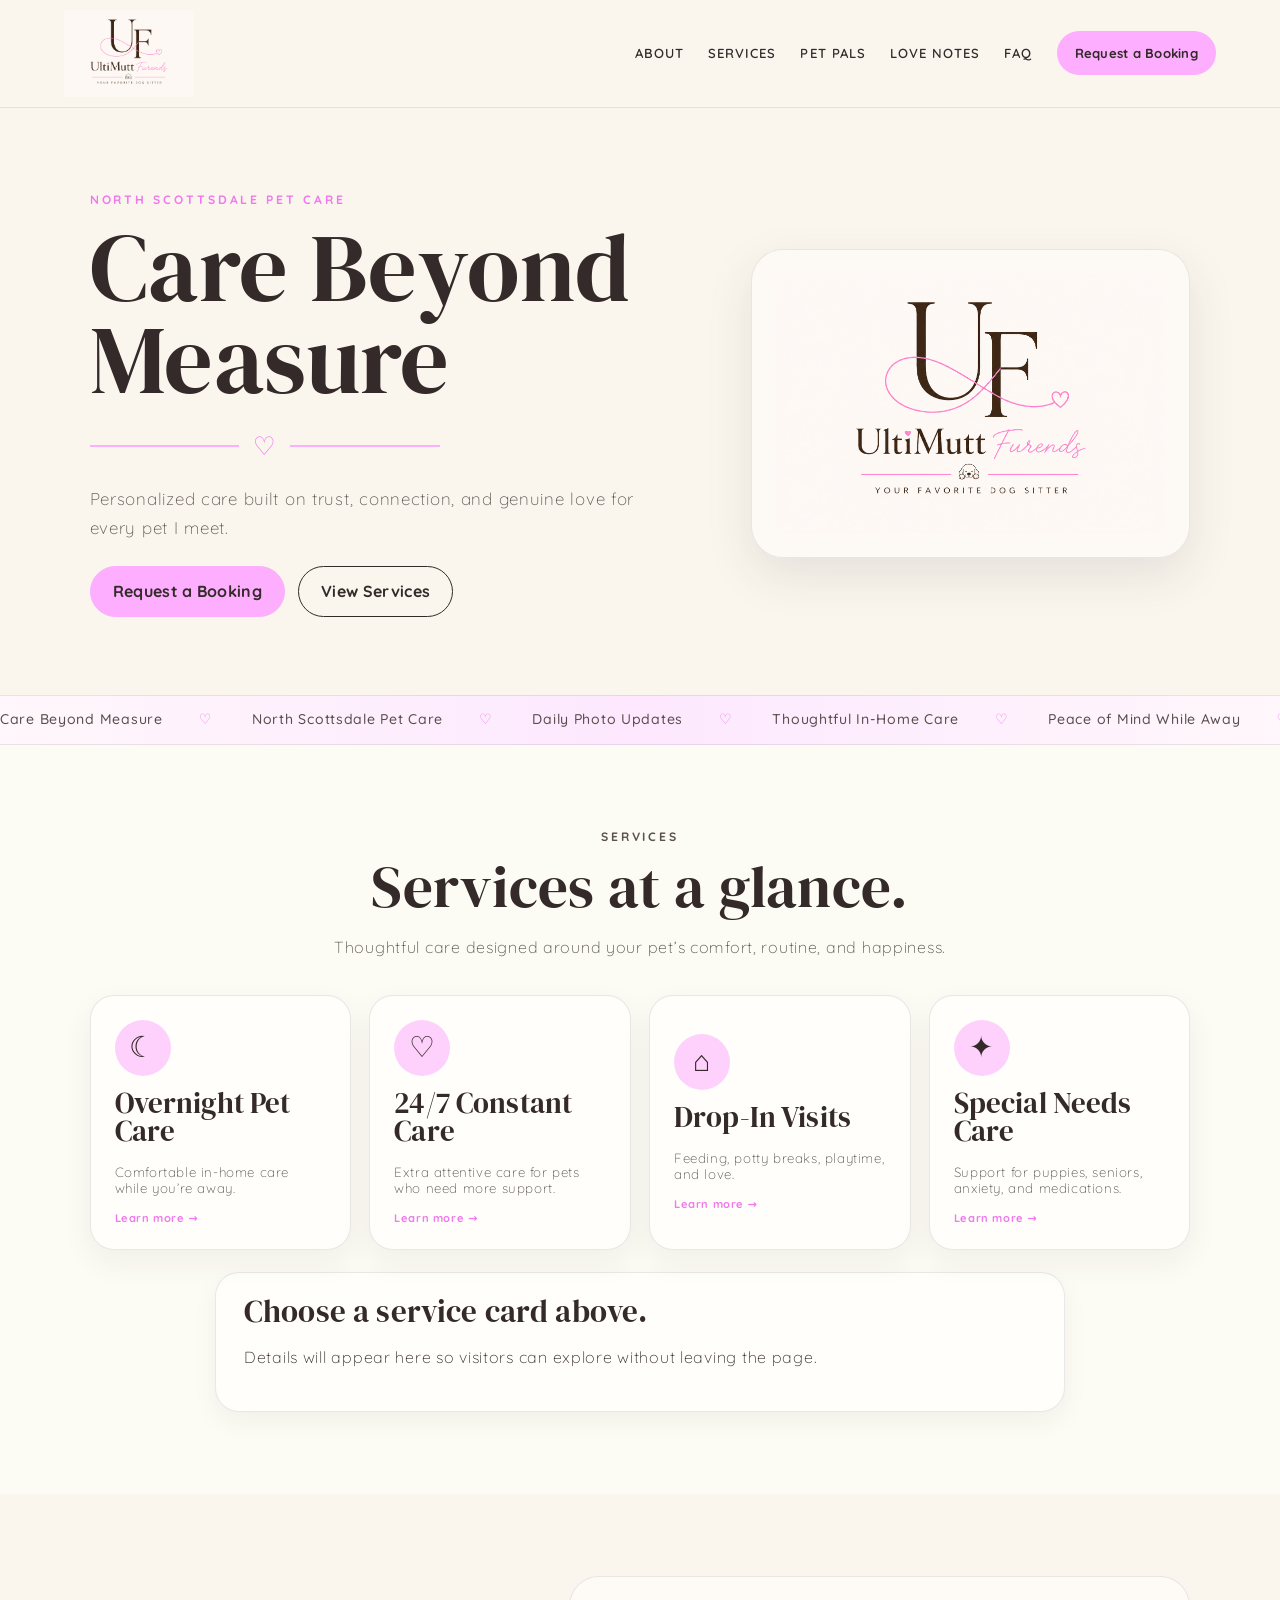
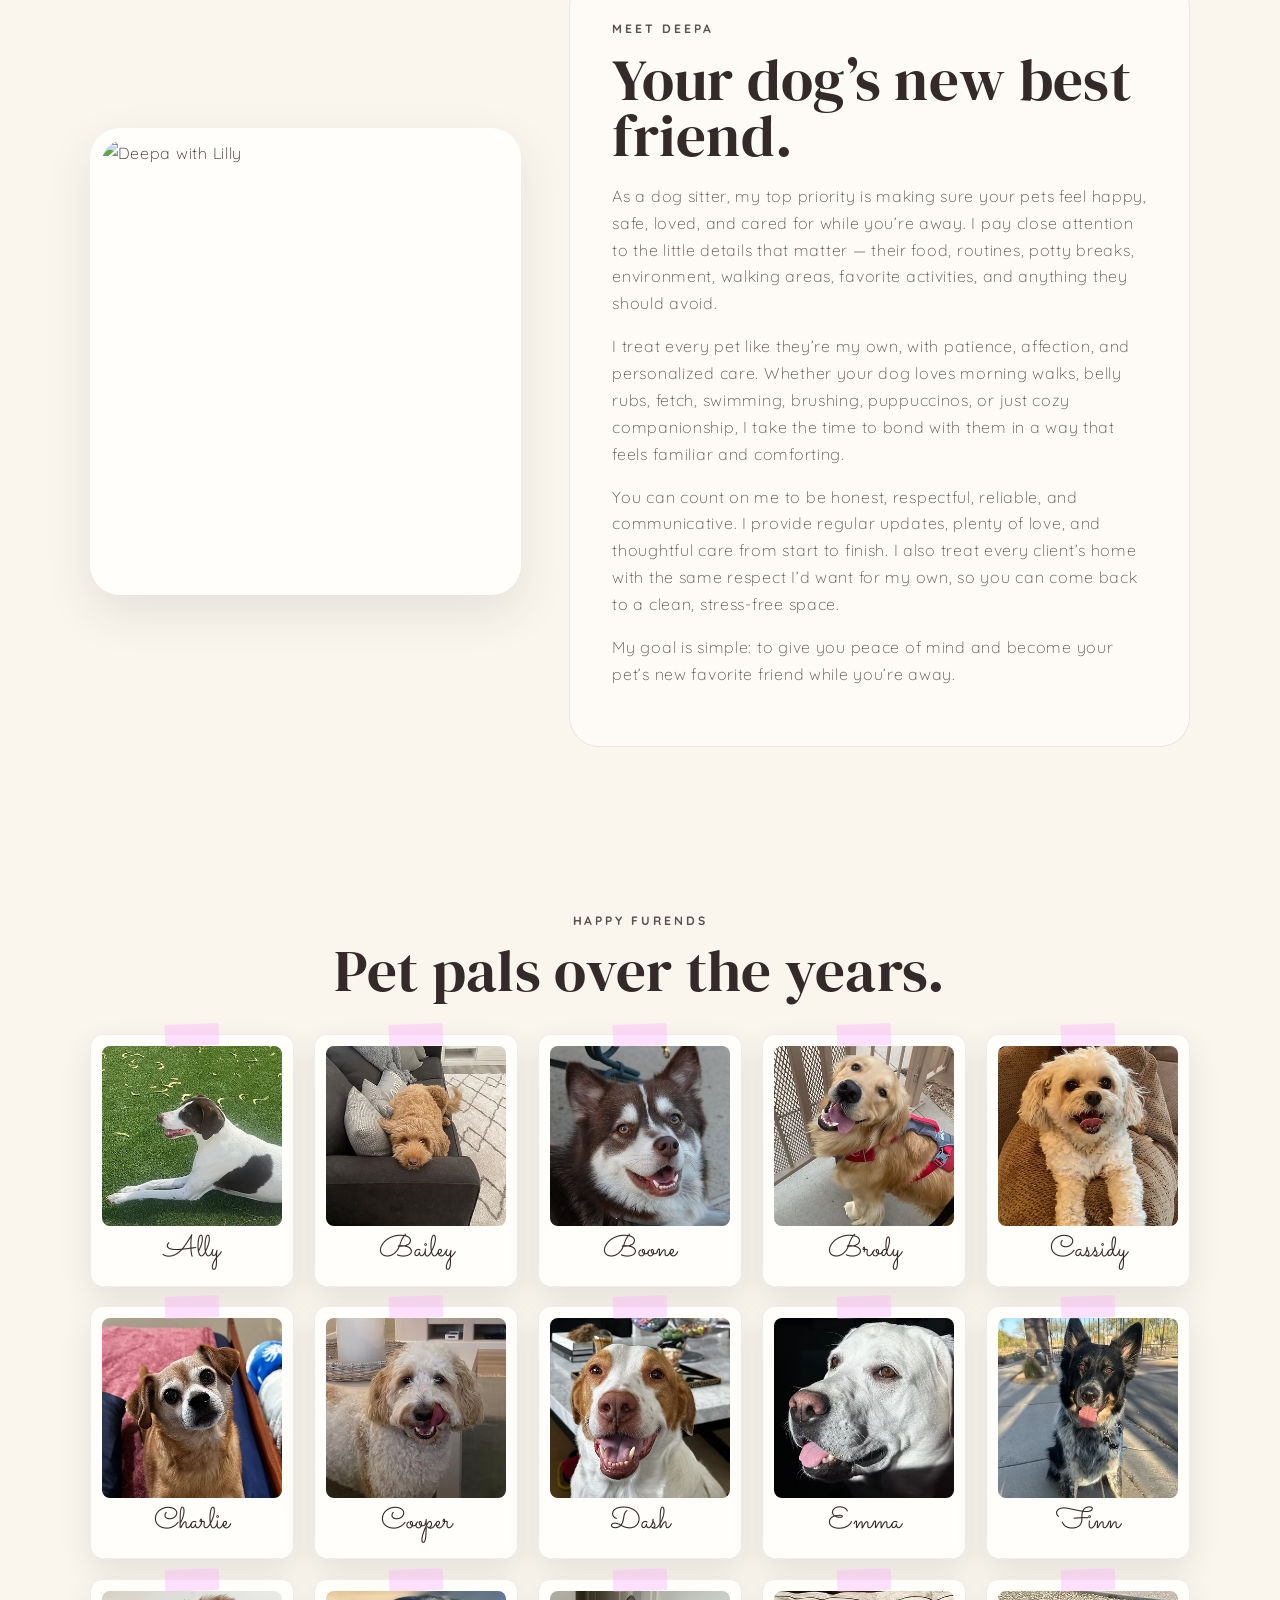
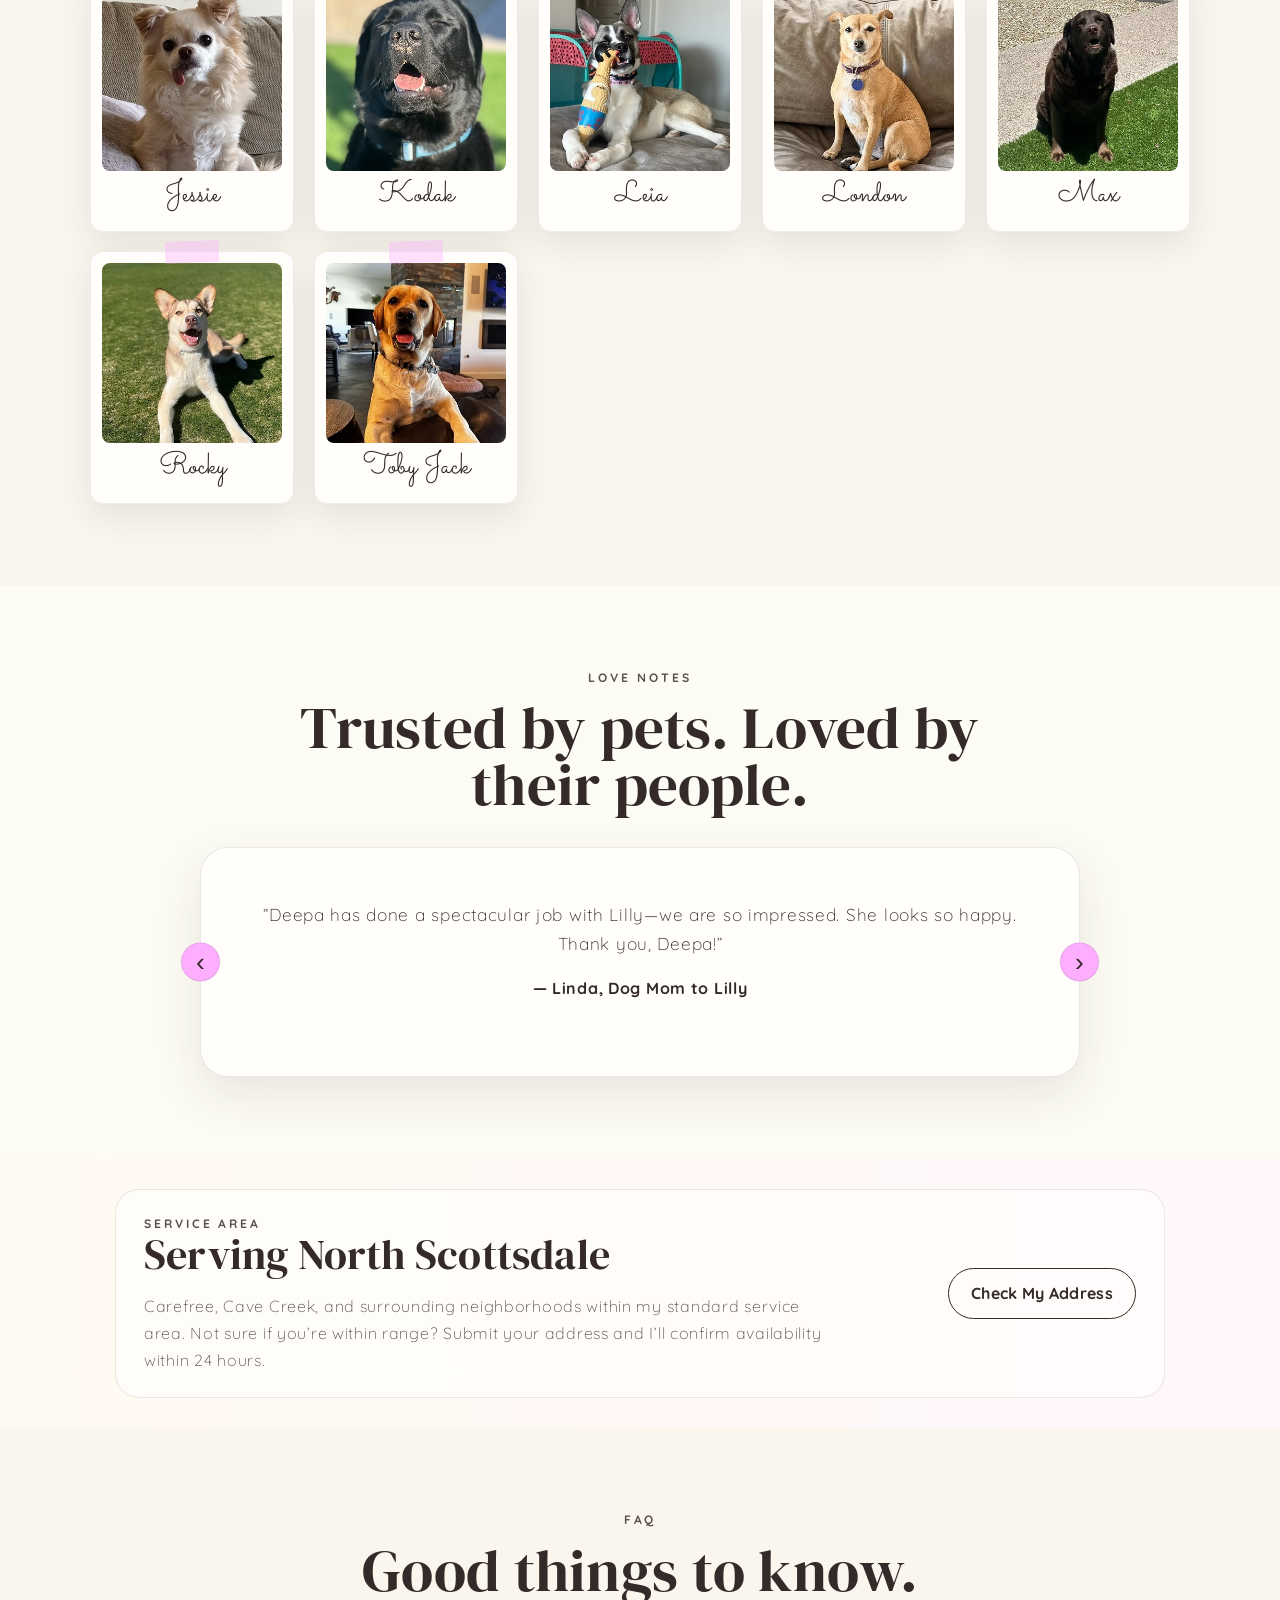
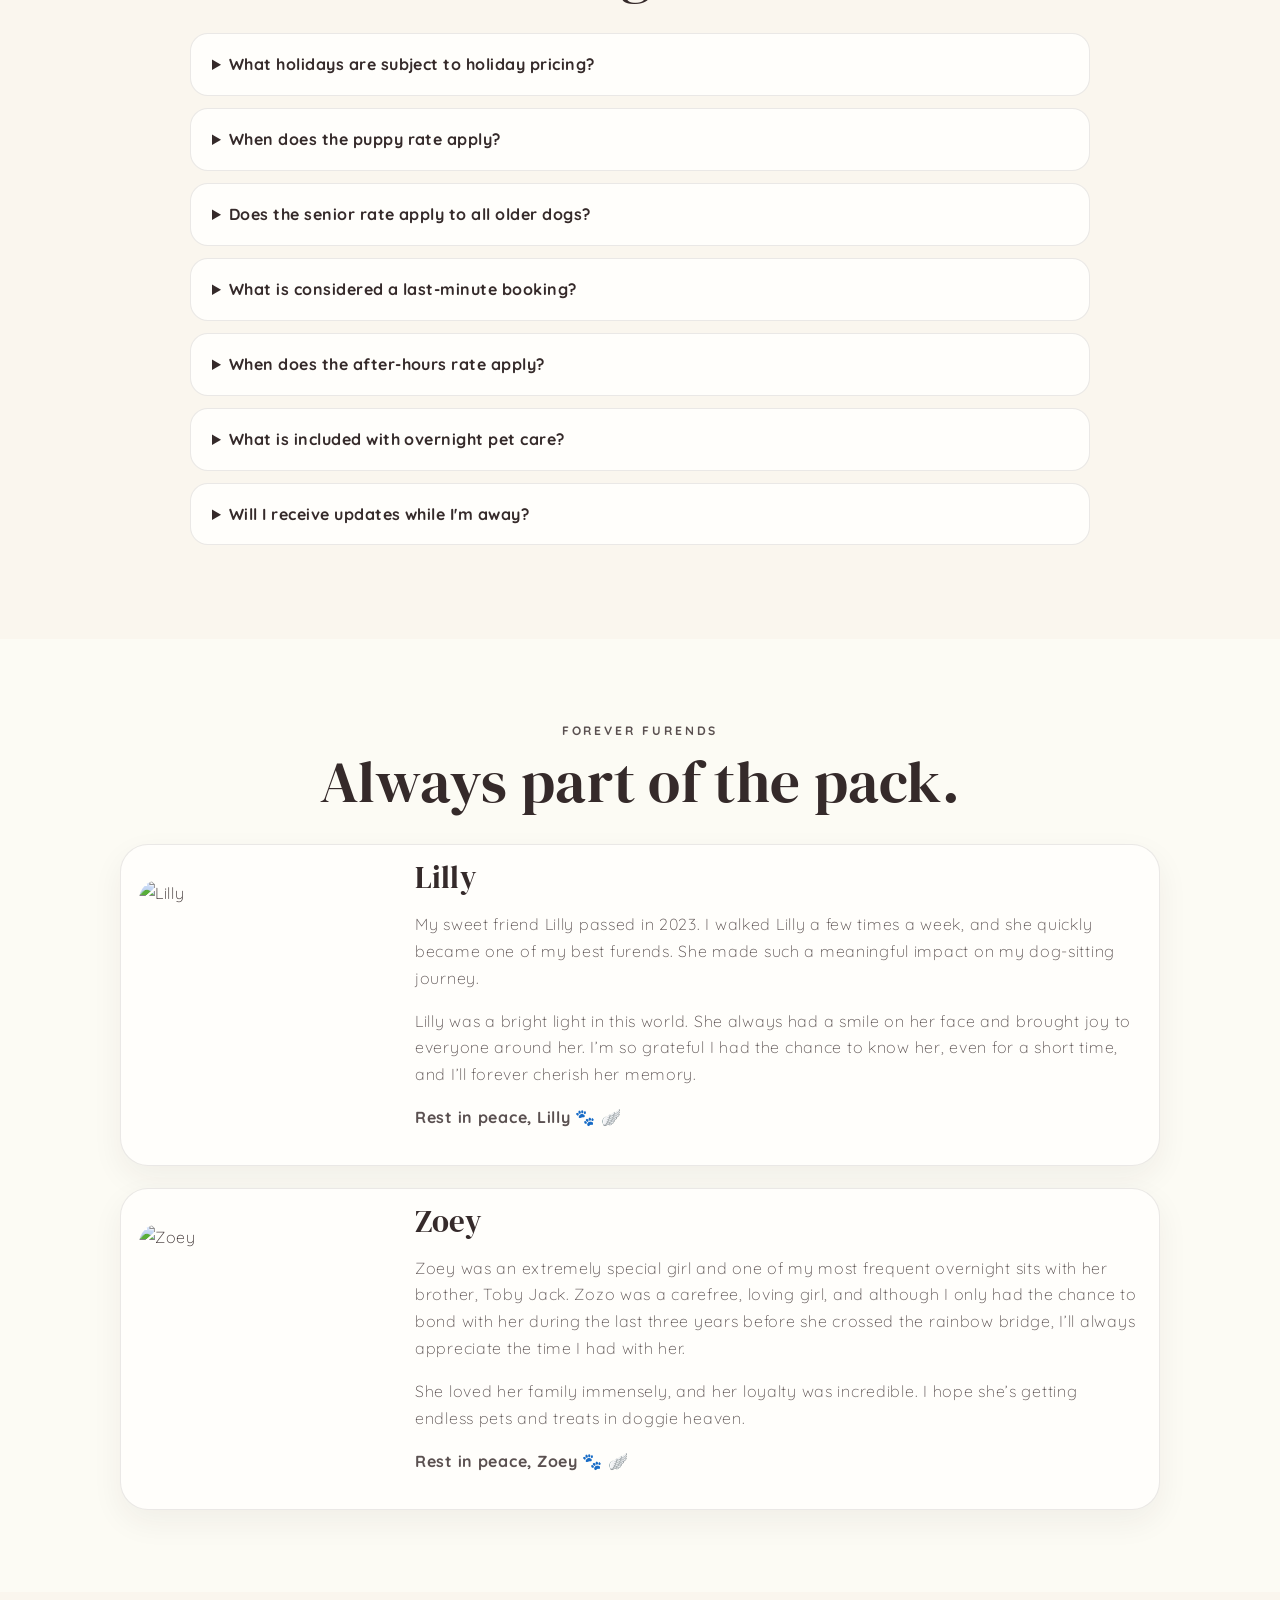
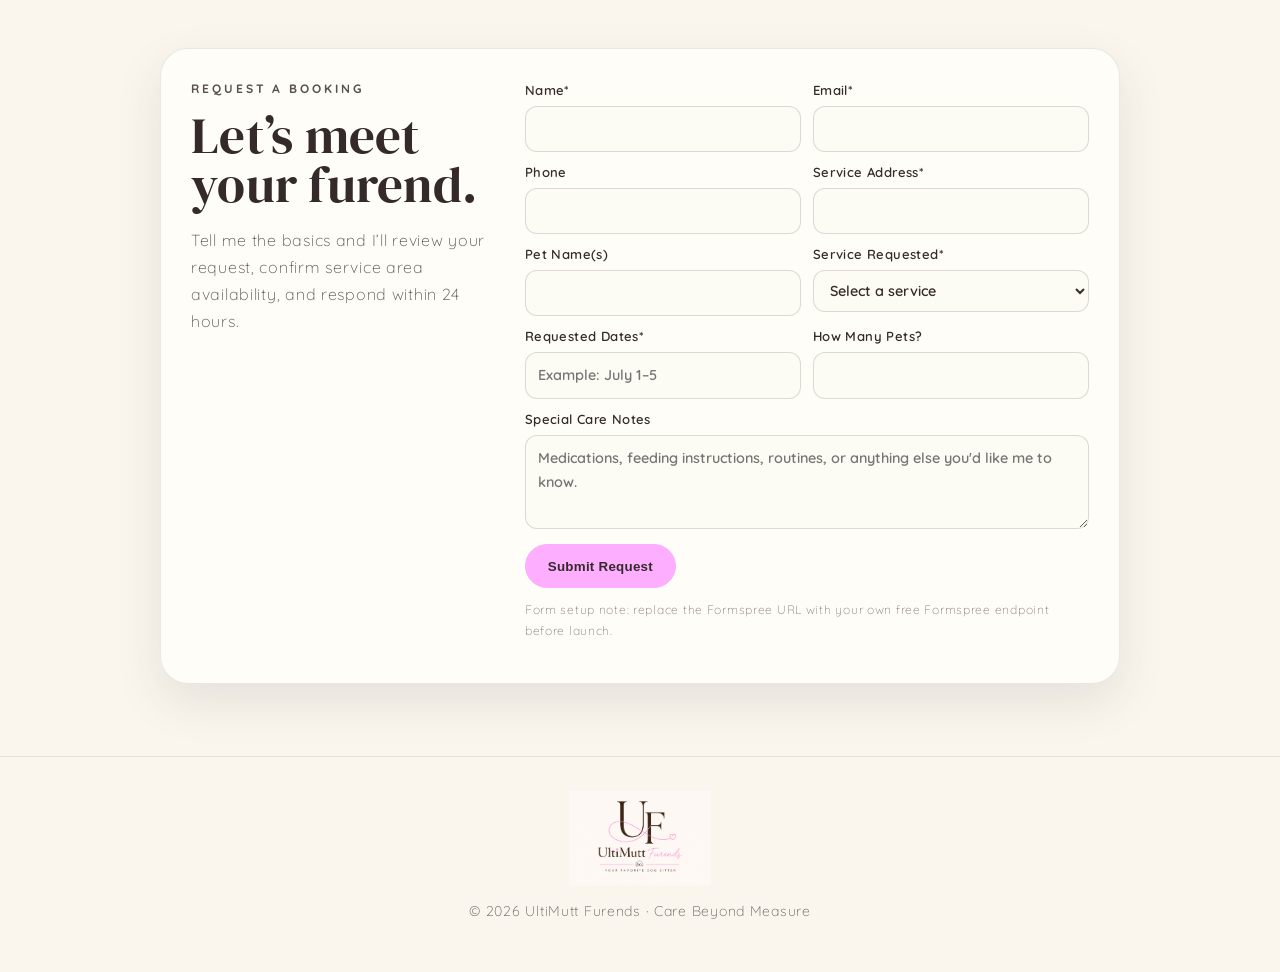
==== index.html @ c20838ed "Add files via upload V7" ====
<!DOCTYPE html>
<html lang="en">
<head>
  <meta charset="UTF-8" />
  <meta name="viewport" content="width=device-width, initial-scale=1.0" />
  <title>UltiMutt Furends ♡ | Care Beyond Measure</title>
  <meta name="description" content="Personalized pet care built on trust, connection, and genuine love for every pet. Serving North Scottsdale." />
  <link rel="icon" type="image/png" href="./assets/favicon.png" />
  <link rel="apple-touch-icon" href="./assets/favicon.png" />
  <link rel="preconnect" href="https://fonts.googleapis.com">
  <link rel="preconnect" href="https://fonts.gstatic.com" crossorigin>
  <link href="https://fonts.googleapis.com/css2?family=DM+Serif+Display:ital@0;1&family=Quicksand:wght@300;400;500;600;700&family=Sacramento&display=swap" rel="stylesheet">
  <link rel="stylesheet" href="./style.css" />
</head>
<body>
  <div class="paw-field" aria-hidden="true">
    <span>🐾</span><span>🐾</span><span>🐾</span><span>🐾</span><span>🐾</span>
    <span>🐾</span><span>🐾</span><span>🐾</span><span>🐾</span><span>🐾</span>
    <span>🐾</span><span>🐾</span><span>🐾</span><span>🐾</span><span>🐾</span>
    <span>🐾</span><span>🐾</span><span>🐾</span>
  </div>

  <header class="site-header">
    <a href="#top" class="brand" aria-label="UltiMutt Furends home">
      <img src="./assets/logo.png" alt="UltiMutt Furends logo">
    </a>
    <button class="nav-toggle" aria-label="Open navigation">☰</button>
    <nav class="nav">
      <a href="#about">About</a>
      <a href="#services">Services</a>
      <a href="#gallery">Pet Pals</a>
      <a href="#testimonials">Love Notes</a>
      <a href="#faq">FAQ</a>
      <a class="nav-cta" href="#booking">Request a Booking</a>
    </nav>
  </header>

  <main id="top">
    <section class="hero">
      <div class="hero-copy reveal">
        <p class="eyebrow">North Scottsdale Pet Care</p>
        <h1>Care Beyond Measure</h1>
        <div class="mini-divider"><span></span><b>♡</b><span></span></div>
        <p class="hero-subtitle">Personalized care built on trust, connection, and genuine love for every pet I meet.</p>
        <div class="hero-buttons">
          <a class="btn primary" href="#booking">Request a Booking</a>
          <a class="btn secondary" href="#services">View Services</a>
        </div>
      </div>
      <div class="hero-visual reveal">
        <img src="./assets/logo.png" alt="UltiMutt Furends logo">
      </div>
    </section>

    <section class="soft-marquee" aria-label="Client highlights">
      <div class="soft-marquee-track">
        <span>Care Beyond Measure</span>
        <span>North Scottsdale Pet Care</span>
        <span>Daily Photo Updates</span>
        <span>Thoughtful In-Home Care</span>
        <span>Peace of Mind While Away</span>
        <span>Your Pet’s New Best Friend</span>
        <span>Care Beyond Measure</span>
        <span>North Scottsdale Pet Care</span>
        <span>Daily Photo Updates</span>
      </div>
    </section>

    <section class="section services" id="services">
      <div class="section-heading reveal">
        <p class="eyebrow">Services</p>
        <h2>Services at a glance.</h2>
        <p>Thoughtful care designed around your pet’s comfort, routine, and happiness.</p>
      </div>
      <div class="service-grid">
        <button class="service-card reveal" type="button" data-service="overnight">
          <span class="service-icon">☾</span>
          <h3>Overnight Pet Care</h3>
          <p>Comfortable in-home care while you’re away.</p>
          <small>Learn more →</small>
        </button>
        <button class="service-card reveal" type="button" data-service="constant">
          <span class="service-icon">♡</span>
          <h3>24/7 Constant Care</h3>
          <p>Extra attentive care for pets who need more support.</p>
          <small>Learn more →</small>
        </button>
        <button class="service-card reveal" type="button" data-service="dropin">
          <span class="service-icon">⌂</span>
          <h3>Drop-In Visits</h3>
          <p>Feeding, potty breaks, playtime, and love.</p>
          <small>Learn more →</small>
        </button>
        <button class="service-card reveal" type="button" data-service="special">
          <span class="service-icon">✦</span>
          <h3>Special Needs Care</h3>
          <p>Support for puppies, seniors, anxiety, and medications.</p>
          <small>Learn more →</small>
        </button>
      </div>
      <div class="service-detail reveal" id="serviceDetail">
        <h3>Choose a service card above.</h3>
        <p>Details will appear here so visitors can explore without leaving the page.</p>
      </div>
    </section>

    <section class="section two-col" id="about">
      <div class="image-card reveal">
        <img src="./assets/lilly.jpg" alt="Deepa with Lilly">
      </div>
      <div class="copy-block reveal">
        <p class="eyebrow">Meet Deepa</p>
        <h2>Your dog’s new best friend.</h2>
        <p>As a dog sitter, my top priority is making sure your pets feel happy, safe, loved, and cared for while you’re away. I pay close attention to the little details that matter — their food, routines, potty breaks, environment, walking areas, favorite activities, and anything they should avoid.</p>
        <p>I treat every pet like they’re my own, with patience, affection, and personalized care. Whether your dog loves morning walks, belly rubs, fetch, swimming, brushing, puppuccinos, or just cozy companionship, I take the time to bond with them in a way that feels familiar and comforting.</p>
        <p>You can count on me to be honest, respectful, reliable, and communicative. I provide regular updates, plenty of love, and thoughtful care from start to finish. I also treat every client’s home with the same respect I’d want for my own, so you can come back to a clean, stress-free space.</p>
        <p>My goal is simple: to give you peace of mind and become your pet’s new favorite friend while you’re away.</p>
      </div>
    </section>

    <section class="section gallery-section" id="gallery">
      <div class="section-heading reveal">
        <p class="eyebrow">Happy Furends</p>
        <h2>Pet pals over the years.</h2>
      </div>
      <div class="polaroid-grid">
        <figure class="polaroid reveal"><img src="./assets/ally.jpg" alt="Ally"><figcaption>Ally</figcaption></figure>
        <figure class="polaroid reveal"><img src="./assets/bailey.jpg" alt="Bailey"><figcaption>Bailey</figcaption></figure>
        <figure class="polaroid reveal"><img src="./assets/boone.jpg" alt="Boone"><figcaption>Boone</figcaption></figure>
        <figure class="polaroid reveal"><img src="./assets/brody.jpg" alt="Brody"><figcaption>Brody</figcaption></figure>
        <figure class="polaroid reveal"><img src="./assets/cassidy.jpg" alt="Cassidy"><figcaption>Cassidy</figcaption></figure>
        <figure class="polaroid reveal"><img src="./assets/charlie.jpg" alt="Charlie"><figcaption>Charlie</figcaption></figure>
        <figure class="polaroid reveal"><img src="./assets/cooper.jpg" alt="Cooper"><figcaption>Cooper</figcaption></figure>
        <figure class="polaroid reveal"><img src="./assets/dash.jpg" alt="Dash"><figcaption>Dash</figcaption></figure>
        <figure class="polaroid reveal"><img src="./assets/emma.jpg" alt="Emma"><figcaption>Emma</figcaption></figure>
        <figure class="polaroid reveal"><img src="./assets/finn.jpg" alt="Finn"><figcaption>Finn</figcaption></figure>
        <figure class="polaroid reveal"><img src="./assets/jessie.jpg" alt="Jessie"><figcaption>Jessie</figcaption></figure>
        <figure class="polaroid reveal"><img src="./assets/kodak.jpg" alt="Kodak"><figcaption>Kodak</figcaption></figure>
        <figure class="polaroid reveal"><img src="./assets/leia.jpg" alt="Leia"><figcaption>Leia</figcaption></figure>
        <figure class="polaroid reveal"><img src="./assets/london.jpg" alt="London"><figcaption>London</figcaption></figure>
        <figure class="polaroid reveal"><img src="./assets/max.jpg" alt="Max"><figcaption>Max</figcaption></figure>
        <figure class="polaroid reveal"><img src="./assets/rocky.jpg" alt="Rocky"><figcaption>Rocky</figcaption></figure>
        <figure class="polaroid reveal"><img src="./assets/toby-jack.jpg" alt="Toby Jack"><figcaption>Toby Jack</figcaption></figure>
      </div>
    </section>

    <section class="section testimonials" id="testimonials">
      <div class="section-heading reveal">
        <p class="eyebrow">Love Notes</p>
        <h2>Trusted by pets. Loved by their people.</h2>
      </div>
      <div class="testimonial-shell reveal">
        <button class="slide-btn prev" aria-label="Previous testimonial">‹</button>
        <div class="testimonial-card active">
          <p>“Deepa has done a spectacular job with Lilly—we are so impressed. She looks so happy. Thank you, Deepa!”</p>
          <strong>— Linda, Dog Mom to Lilly</strong>
        </div>
        <div class="testimonial-card">
          <p>“You are literally the best, and we cannot wait to have you over to hang with them again. Thank you so much for everything! You've been incredible, and we hope you're our go-to person now.”</p>
          <strong>— Luc & Kendall, Dog Parents to Jovi & Stevie</strong>
        </div>
        <div class="testimonial-card">
          <p>“I wanted you to know how much I appreciate you! You literally saved me this week, and I am so blessed that I never have to stress about anything. You are such a hard worker, and that is rare these days.”</p>
          <strong>— Natalie, Owner of The Pet Pawfessional</strong>
        </div>
        <div class="testimonial-card">
          <p>“I believe you have terribly spoiled our babies! We love it when you keep them, and they absolutely love you. Thanks, Deepa—you are our go-to person!”</p>
          <strong>— Terry, Dog Mom to Toby Jack</strong>
        </div>
        <div class="testimonial-card">
          <p>“I have to tell you that London was so calm when we got home after our last trip, and that is a testament to you and the care you provided. I can't thank you enough for taking such great care of her. I am eternally grateful.”</p>
          <strong>— Aly, Dog Mom to London</strong>
        </div>
        <div class="testimonial-card">
          <p>“Can't thank you enough for the amazing care you give Ally and Dash. It's the best feeling being on vacation knowing they're happy. It makes me so happy knowing they're in the best hands, as always.”</p>
          <strong>— Kendra, Dog Mom to Ally & Dash</strong>
        </div>
        <button class="slide-btn next" aria-label="Next testimonial">›</button>
      </div>
    </section>

    <section class="service-area-compact">
      <div class="area-inner reveal">
        <div>
          <p class="eyebrow">Service Area</p>
          <h2>Serving North Scottsdale</h2>
          <p>Carefree, Cave Creek, and surrounding neighborhoods within my standard service area. Not sure if you’re within range? Submit your address and I’ll confirm availability within 24 hours.</p>
        </div>
        <a class="btn secondary" href="#booking">Check My Address</a>
      </div>
    </section>

    <section class="section faq-section" id="faq">
      <div class="section-heading reveal">
        <p class="eyebrow">FAQ</p>
        <h2>Good things to know.</h2>
      </div>
      <div class="faq-list reveal">
        <details><summary>What holidays are subject to holiday pricing?</summary><p>Holiday pricing applies to any drop-in visit, walk, or entire overnight stay that falls on or includes one of the following holidays: New Year's Day, Valentine's Day, St. Patrick's Day, Easter, Memorial Day, Independence Day, Labor Day, Halloween, Thanksgiving, Christmas Eve, Christmas Day, and New Year's Eve.</p></details>
        <details><summary>When does the puppy rate apply?</summary><p>The puppy rate applies to dogs under 2 years old. It may also apply to younger dogs that require additional attention, training reinforcement, frequent potty breaks, or a higher level of care than an average adult dog.</p></details>
        <details><summary>Does the senior rate apply to all older dogs?</summary><p>Not at all. The senior rate is only applied when a dog requires extra assistance or specialized care, such as incontinence management, mobility assistance, frequent bathroom support, age-related medical conditions, or increased supervision.</p></details>
        <details><summary>What is considered a last-minute booking?</summary><p>A last-minute booking is any reservation made less than 48 hours before the requested service. For holiday periods, a last-minute booking is any reservation made less than 72 hours before the service begins.</p></details>
        <details><summary>When does the after-hours rate apply?</summary><p>My normal operating hours are 8:00 AM – 8:00 PM. Services scheduled outside of these hours may be subject to an after-hours surcharge.</p></details>
        <details><summary>What is included with overnight pet care?</summary><p>Every overnight stay includes a detailed daily report, 5–10 photos and videos each day, food and water bowl cleaning, mail and package collection, trash and recycling takeout, plant watering within reason, playtime, two 15-minute walks per day, regular potty breaks, basic medication administration, light housekeeping, pet waste pickup, pet toy organization, and lots of love.</p></details>
        <details><summary>Will I receive updates while I'm away?</summary><p>Absolutely. Communication is one of the most important parts of pet care. You'll receive regular updates, photos, and videos so you can relax knowing your pet is happy, safe, and well cared for.</p></details>
      </div>
    </section>

    <section class="section memorials" id="memorials">
      <div class="section-heading reveal">
        <p class="eyebrow">Forever Furends</p>
        <h2>Always part of the pack.</h2>
      </div>
      <div class="memorial-grid">
        <article class="memorial-card reveal">
          <img src="./assets/lilly.jpg" alt="Lilly">
          <div>
            <h3>Lilly</h3>
            <p>My sweet friend Lilly passed in 2023. I walked Lilly a few times a week, and she quickly became one of my best furends. She made such a meaningful impact on my dog-sitting journey.</p>
            <p>Lilly was a bright light in this world. She always had a smile on her face and brought joy to everyone around her. I’m so grateful I had the chance to know her, even for a short time, and I’ll forever cherish her memory.</p>
            <p><strong>Rest in peace, Lilly 🐾 🪽</strong></p>
          </div>
        </article>
        <article class="memorial-card reveal">
          <img src="./assets/zoey.jpg" alt="Zoey">
          <div>
            <h3>Zoey</h3>
            <p>Zoey was an extremely special girl and one of my most frequent overnight sits with her brother, Toby Jack. Zozo was a carefree, loving girl, and although I only had the chance to bond with her during the last three years before she crossed the rainbow bridge, I’ll always appreciate the time I had with her.</p>
            <p>She loved her family immensely, and her loyalty was incredible. I hope she’s getting endless pets and treats in doggie heaven.</p>
            <p><strong>Rest in peace, Zoey 🐾 🪽</strong></p>
          </div>
        </article>
      </div>
    </section>

    <section class="booking-strip" id="booking">
      <div class="booking-card reveal">
        <div class="booking-intro">
          <p class="eyebrow">Request a Booking</p>
          <h2>Let’s meet your furend.</h2>
          <p>Tell me the basics and I’ll review your request, confirm service area availability, and respond within 24 hours.</p>
        </div>
        <form action="https://formspree.io/f/your-form-id" method="POST" class="booking-form">
          <div class="form-row">
            <label>Name*<input name="full_name" required></label>
            <label>Email*<input type="email" name="email" required></label>
          </div>
          <div class="form-row">
            <label>Phone<input name="phone"></label>
            <label>Service Address*<input name="service_address" required></label>
          </div>
          <div class="form-row">
            <label>Pet Name(s)<input name="pet_names"></label>
            <label>Service Requested*
              <select name="service_requested" required>
                <option value="">Select a service</option>
                <option>Overnight Pet Care</option>
                <option>24/7 Constant Care</option>
                <option>60 Minute Drop-In</option>
                <option>30 Minute Drop-In</option>
                <option>Other / Not Sure Yet</option>
              </select>
            </label>
          </div>
          <div class="form-row">
            <label>Requested Dates*<input name="requested_dates" required placeholder="Example: July 1–5"></label>
            <label>How Many Pets?<input name="number_of_pets"></label>
          </div>
          <label>Special Care Notes<textarea name="special_care_notes" rows="3" placeholder="Medications, feeding instructions, routines, or anything else you'd like me to know."></textarea></label>
          <button class="btn primary" type="submit">Submit Request</button>
          <p class="form-note">Form setup note: replace the Formspree URL with your own free Formspree endpoint before launch.</p>
        </form>
      </div>
    </section>
  </main>

  <footer>
    <img src="./assets/logo.png" alt="UltiMutt Furends logo">
    <p>© <span id="year"></span> UltiMutt Furends · Care Beyond Measure</p>
  </footer>

  <script src="./script.js"></script>
</body>
</html>
---- style.css ----
:root{
  --cream:#FAF6EE;
  --cream2:#FCFBF4;
  --pink:#FDAEFF;
  --pink2:#EF79ED;
  --brown:#352A2A;
  --muted:#8b7c7c;
  --white:#fffefb;
  --line:rgba(53,42,42,.10);
  --shadow:0 18px 48px rgba(53,42,42,.10);
}
*{box-sizing:border-box}
html{scroll-behavior:smooth}
body{
  margin:0;background:var(--cream);color:var(--brown);
  font-family:'Quicksand',system-ui,sans-serif;
  font-weight:300;letter-spacing:.045em;line-height:1.68;overflow-x:hidden;
}
img{max-width:100%;display:block}
.site-header{
  position:sticky;top:0;z-index:1000;min-height:104px;
  display:flex;align-items:center;justify-content:space-between;
  padding:10px clamp(22px,5vw,78px);
  background:rgba(250,246,238,.94);backdrop-filter:blur(14px);
  border-bottom:1px solid var(--line);
}
.brand img{width:130px;background:transparent!important}
.nav{display:flex;align-items:center;gap:24px}
.nav a{
  color:var(--brown);text-decoration:none;
  font-size:.82rem;font-weight:600;text-transform:uppercase;letter-spacing:.08em;
}
.nav-cta{
  background:var(--pink);border-radius:999px;
  padding:11px 18px;text-transform:none!important;font-weight:700!important;letter-spacing:.02em!important;
}
.nav-toggle{display:none;background:transparent;border:0;font-size:1.7rem;color:var(--brown)}
.paw-field{
  position:absolute;inset:0;z-index:0;pointer-events:none;overflow:hidden;
}
.paw-field span{
  position:absolute;font-size:.92rem;opacity:0;
  animation:walkingFade 8.5s ease-in-out infinite;
  filter:saturate(.8);
}
.paw-field span:nth-child(1){left:3%;top:12%;animation-delay:.1s;transform:rotate(-16deg)}
.paw-field span:nth-child(2){left:5%;top:18%;animation-delay:.9s;transform:rotate(14deg)}
.paw-field span:nth-child(3){left:2%;top:31%;animation-delay:1.7s;transform:rotate(-9deg)}
.paw-field span:nth-child(4){left:6%;top:39%;animation-delay:2.5s;transform:rotate(18deg)}
.paw-field span:nth-child(5){left:3%;top:58%;animation-delay:3.3s;transform:rotate(-14deg)}
.paw-field span:nth-child(6){left:7%;top:72%;animation-delay:4.1s;transform:rotate(10deg)}
.paw-field span:nth-child(7){left:4%;top:88%;animation-delay:4.9s;transform:rotate(-18deg)}
.paw-field span:nth-child(8){right:4%;top:10%;animation-delay:.5s;transform:rotate(15deg)}
.paw-field span:nth-child(9){right:2%;top:23%;animation-delay:1.3s;transform:rotate(-12deg)}
.paw-field span:nth-child(10){right:6%;top:36%;animation-delay:2.1s;transform:rotate(17deg)}
.paw-field span:nth-child(11){right:3%;top:49%;animation-delay:2.9s;transform:rotate(-10deg)}
.paw-field span:nth-child(12){right:7%;top:61%;animation-delay:3.7s;transform:rotate(12deg)}
.paw-field span:nth-child(13){right:2%;top:76%;animation-delay:4.5s;transform:rotate(-15deg)}
.paw-field span:nth-child(14){right:5%;top:91%;animation-delay:5.3s;transform:rotate(18deg)}
.paw-field span:nth-child(15){left:12%;top:48%;animation-delay:6.1s;transform:rotate(9deg)}
.paw-field span:nth-child(16){right:13%;top:68%;animation-delay:6.9s;transform:rotate(-9deg)}
.paw-field span:nth-child(17){left:14%;top:82%;animation-delay:7.7s;transform:rotate(14deg)}
.paw-field span:nth-child(18){right:15%;top:18%;animation-delay:8.5s;transform:rotate(-14deg)}
@keyframes walkingFade{
  0%{opacity:0;translate:0 18px;scale:.85}
  16%{opacity:.18}
  38%{opacity:.18}
  64%{opacity:0;translate:0 -22px;scale:1}
  100%{opacity:0;translate:0 -22px;scale:1}
}
main,header,footer{position:relative;z-index:1}
.hero{
  display:grid;grid-template-columns:1fr .72fr;gap:52px;align-items:center;
  padding:clamp(46px,7vw,82px) clamp(24px,7vw,112px) clamp(44px,7vw,78px);
}
.eyebrow{
  margin:0 0 12px;color:var(--pink2);font-weight:700;font-size:.76rem;
  text-transform:uppercase;letter-spacing:.24em;
}
h1,h2,h3{
  font-family:'DM Serif Display',serif;
  font-weight:400;letter-spacing:.005em;line-height:.96;color:var(--brown);margin:0 0 18px;
}
h1{font-size:clamp(3.9rem,7.5vw,6.8rem);max-width:700px}
h2{font-size:clamp(2.35rem,4.6vw,4.05rem)}
h3{font-size:clamp(1.45rem,2.4vw,2rem)}
.hero-subtitle{max-width:580px;font-size:1.06rem;color:#5f5353}
.mini-divider{display:flex;align-items:center;gap:14px;margin:10px 0 18px;width:min(350px,80%)}
.mini-divider span{height:2px;background:var(--pink);flex:1}.mini-divider b{font-size:1.6rem;color:var(--pink2);font-weight:300}
.hero-buttons{display:flex;gap:13px;flex-wrap:wrap;margin-top:24px}
.btn{
  display:inline-flex;align-items:center;justify-content:center;min-height:44px;
  padding:11px 22px;border-radius:999px;border:1.4px solid var(--brown);
  color:var(--brown);text-decoration:none;font-weight:700;letter-spacing:.02em;cursor:pointer;opacity:1;
}
.btn.primary{background:var(--pink);border-color:var(--pink)}
.btn.secondary{background:transparent}
.hero-visual{
  background:rgba(255,254,251,.60);border:1px solid var(--line);
  border-radius:32px;padding:24px;box-shadow:var(--shadow)
}
.hero-visual img{background:transparent!important}
.soft-marquee{
  overflow:hidden;background:linear-gradient(90deg,#fff7fb,#fde8ff,#fff7fb);
  padding:12px 0;border-top:1px solid var(--line);border-bottom:1px solid var(--line)
}
.soft-marquee-track{display:flex;gap:40px;white-space:nowrap;animation:marquee 36s linear infinite;font-weight:500;color:#5a4c4c;font-size:.88rem}
.soft-marquee-track span:after{content:"♡";color:var(--pink2);margin-left:36px}
@keyframes marquee{to{transform:translateX(-50%)}}
.section{padding:clamp(50px,7vw,82px) clamp(24px,7vw,112px)}
.section-heading{text-align:center;max-width:760px;margin:0 auto 34px}
.section-heading p,.copy-block p,.area-inner p,.booking-intro p,.service-card p,.memorial-card p{color:#5a5050}
.services{background:var(--cream2)}
.service-grid{display:grid;grid-template-columns:repeat(4,1fr);gap:18px}
.service-card{
  appearance:none;text-align:left;background:var(--white);border:1px solid var(--line);
  border-radius:24px;padding:24px;box-shadow:0 12px 32px rgba(53,42,42,.06);
  cursor:pointer;color:var(--brown);transition:transform .25s ease,box-shadow .25s ease,border-color .25s ease;
  font-family:'Quicksand',system-ui,sans-serif;font-weight:300;letter-spacing:.045em;
}
.service-card:hover,.service-card.active{
  transform:translateY(-7px);box-shadow:0 20px 46px rgba(253,174,255,.22);border-color:rgba(253,174,255,.8)
}
.service-icon{
  width:56px;height:56px;min-width:56px;min-height:56px;border-radius:50%;background:rgba(253,174,255,.55);
  display:grid;place-items:center;font-size:1.8rem;line-height:1;margin-bottom:14px;font-family:serif
}
.service-card h3{font-size:1.82rem}.service-card small{font-weight:700;color:var(--pink2)}
.service-card p{font-family:'Quicksand',system-ui,sans-serif!important;font-weight:300!important;letter-spacing:.045em}
.service-detail{
  max-width:850px;margin:22px auto 0;background:var(--white);
  border:1px solid var(--line);border-radius:24px;padding:24px 28px;box-shadow:0 10px 26px rgba(53,42,42,.05);
  transition:opacity .22s ease;
}
.two-col{display:grid;grid-template-columns:.82fr 1.18fr;gap:48px;align-items:center}
.image-card{border-radius:30px;background:var(--white);padding:12px;box-shadow:var(--shadow)}
.image-card img{width:100%;aspect-ratio:4/4.35;object-fit:cover;object-position:center;border-radius:22px}
.copy-block{background:rgba(255,254,251,.68);border:1px solid var(--line);border-radius:30px;padding:clamp(26px,4vw,42px)}
.polaroid-grid{display:grid;grid-template-columns:repeat(5,1fr);gap:20px;align-items:start}
.polaroid{
  margin:0;background:var(--white);padding:11px 11px 18px;border-radius:13px;
  box-shadow:0 12px 32px rgba(53,42,42,.10);border:1px solid rgba(53,42,42,.08);
  transition:transform .25s ease,box-shadow .25s ease;position:relative;will-change:transform;
}
.polaroid:nth-child(5n+1){transform:rotate(-3deg)}
.polaroid:nth-child(5n+2){transform:rotate(2.4deg) translateY(8px)}
.polaroid:nth-child(5n+3){transform:rotate(-1.6deg) translateY(-5px)}
.polaroid:nth-child(5n+4){transform:rotate(3.2deg) translateY(6px)}
.polaroid:nth-child(5n){transform:rotate(-2.2deg) translateY(-2px)}
.polaroid:hover{
  transform:translateY(-12px) rotate(0deg) scale(1.045)!important;
  box-shadow:0 24px 58px rgba(53,42,42,.18);z-index:4
}
.polaroid:hover img{transform:scale(1.05)}
.polaroid:before{
  content:"";position:absolute;top:-11px;left:50%;width:54px;height:22px;transform:translateX(-50%) rotate(-2deg);
  background:rgba(253,174,255,.38);border-radius:2px;z-index:2;
}
.polaroid img{width:100%;aspect-ratio:1/1;object-fit:cover;object-position:center;border-radius:8px;transition:transform .32s ease}
.polaroid figcaption{
  text-align:center;font-family:'Sacramento',cursive;font-size:1.9rem;letter-spacing:0;color:var(--brown);line-height:1.1;margin-top:8px
}
.testimonials{background:var(--cream2)}
.testimonial-shell{max-width:880px;margin:auto;position:relative}
.testimonial-card{
  opacity:0;visibility:hidden;position:absolute;inset:0;
  background:var(--white);border:1px solid var(--line);border-radius:28px;
  padding:34px 54px;text-align:center;box-shadow:var(--shadow);
  transition:opacity .75s ease,visibility .75s ease;min-height:230px;
}
.testimonial-card.active{opacity:1;visibility:visible;position:relative}
.testimonial-card p{font-size:1.08rem}.testimonial-card strong{display:block;margin-top:16px;font-weight:700;color:var(--brown)}
.slide-btn{
  position:absolute;top:50%;transform:translateY(-50%);width:39px;height:39px;border-radius:50%;
  border:1px solid var(--line);background:var(--pink);font-size:1.65rem;cursor:pointer;color:var(--brown);z-index:3
}
.prev{left:-19px}.next{right:-19px}
.service-area-compact{padding:30px clamp(24px,7vw,112px);background:linear-gradient(90deg,#fffaf1,#fff7fb)}
.area-inner{
  max-width:1050px;margin:auto;display:flex;align-items:center;justify-content:space-between;gap:24px;
  background:rgba(255,254,251,.75);border:1px solid var(--line);border-radius:24px;padding:24px 28px
}
.area-inner h2{font-size:2.6rem}.area-inner p{max-width:700px;margin:0}
.faq-list{max-width:900px;margin:auto}
details{background:var(--white);border:1px solid var(--line);border-radius:18px;margin-bottom:12px;padding:17px 21px}
summary{cursor:pointer;font-weight:700;letter-spacing:.03em}
.memorials{background:var(--cream2)}
.memorial-grid{max-width:1040px;margin:auto;display:grid;gap:22px}
.memorial-card{
  display:grid;grid-template-columns:250px 1fr;gap:26px;align-items:center;
  background:var(--white);border:1px solid var(--line);border-radius:28px;padding:18px;box-shadow:0 12px 32px rgba(53,42,42,.06)
}
.memorial-card img{width:100%;aspect-ratio:1/1;object-fit:cover;border-radius:20px}
.booking-strip{padding:56px clamp(24px,7vw,112px) 72px}
.booking-card{
  max-width:960px;margin:auto;display:grid;grid-template-columns:.7fr 1.3fr;gap:30px;
  background:rgba(255,254,251,.82);border:1px solid var(--line);border-radius:28px;padding:30px;box-shadow:var(--shadow)
}
.booking-card h2{font-size:clamp(2.35rem,4vw,3.6rem)}
.form-row{display:grid;grid-template-columns:1fr 1fr;gap:12px}
.booking-form label{display:block;font-size:.82rem;font-weight:600;margin-bottom:9px;letter-spacing:.03em}
input,select,textarea{
  width:100%;margin-top:5px;border:1px solid rgba(53,42,42,.16);border-radius:12px;
  padding:10px 12px;background:var(--cream2);font:inherit;font-size:.9rem;color:var(--brown)
}
textarea{resize:vertical}.form-note{font-size:.76rem;color:var(--muted)}
footer{background:var(--cream);border-top:1px solid var(--line);text-align:center;padding:34px 20px}
footer img{width:142px;margin:0 auto 10px;background:transparent!important}footer p{font-size:.88rem;color:#6b5c5c}
.reveal{opacity:0;transform:translateY(18px);transition:.65s ease}.reveal.visible{opacity:1;transform:none}
@media(max-width:1050px){
  .hero,.two-col,.booking-card{grid-template-columns:1fr}
  .service-grid{grid-template-columns:repeat(2,1fr)}
  .polaroid-grid{grid-template-columns:repeat(3,1fr)}
  .memorial-card{grid-template-columns:1fr}
}
@media(max-width:720px){
  .site-header{height:auto}.brand img{width:108px}.nav-toggle{display:block}
  .nav{display:none;position:absolute;top:82px;left:0;right:0;background:var(--cream);padding:20px;flex-direction:column;border-bottom:1px solid var(--line)}
  .nav.open{display:flex}
  h1{font-size:3.45rem}
  .service-grid,.polaroid-grid,.form-row{grid-template-columns:1fr}
  .area-inner{flex-direction:column;align-items:flex-start}
  .slide-btn{display:none}
  .testimonial-card{padding:28px 24px}
}
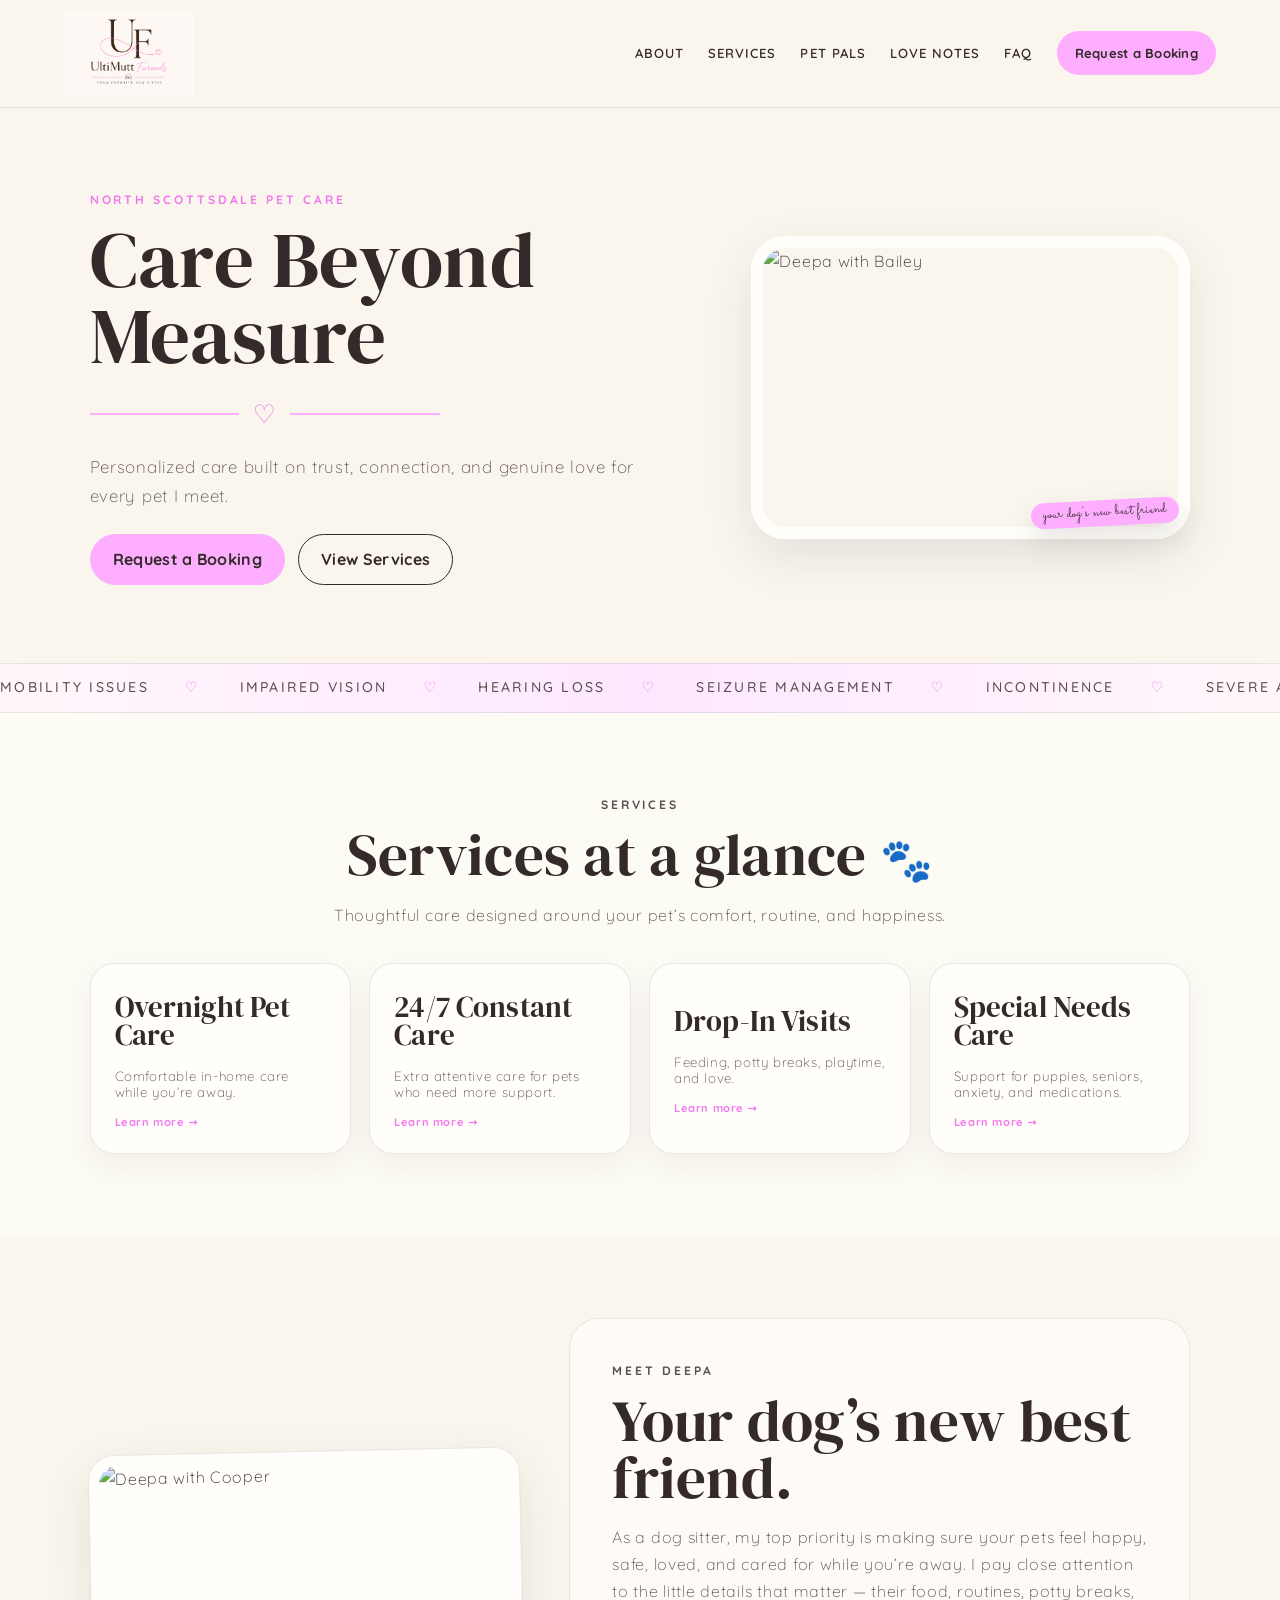
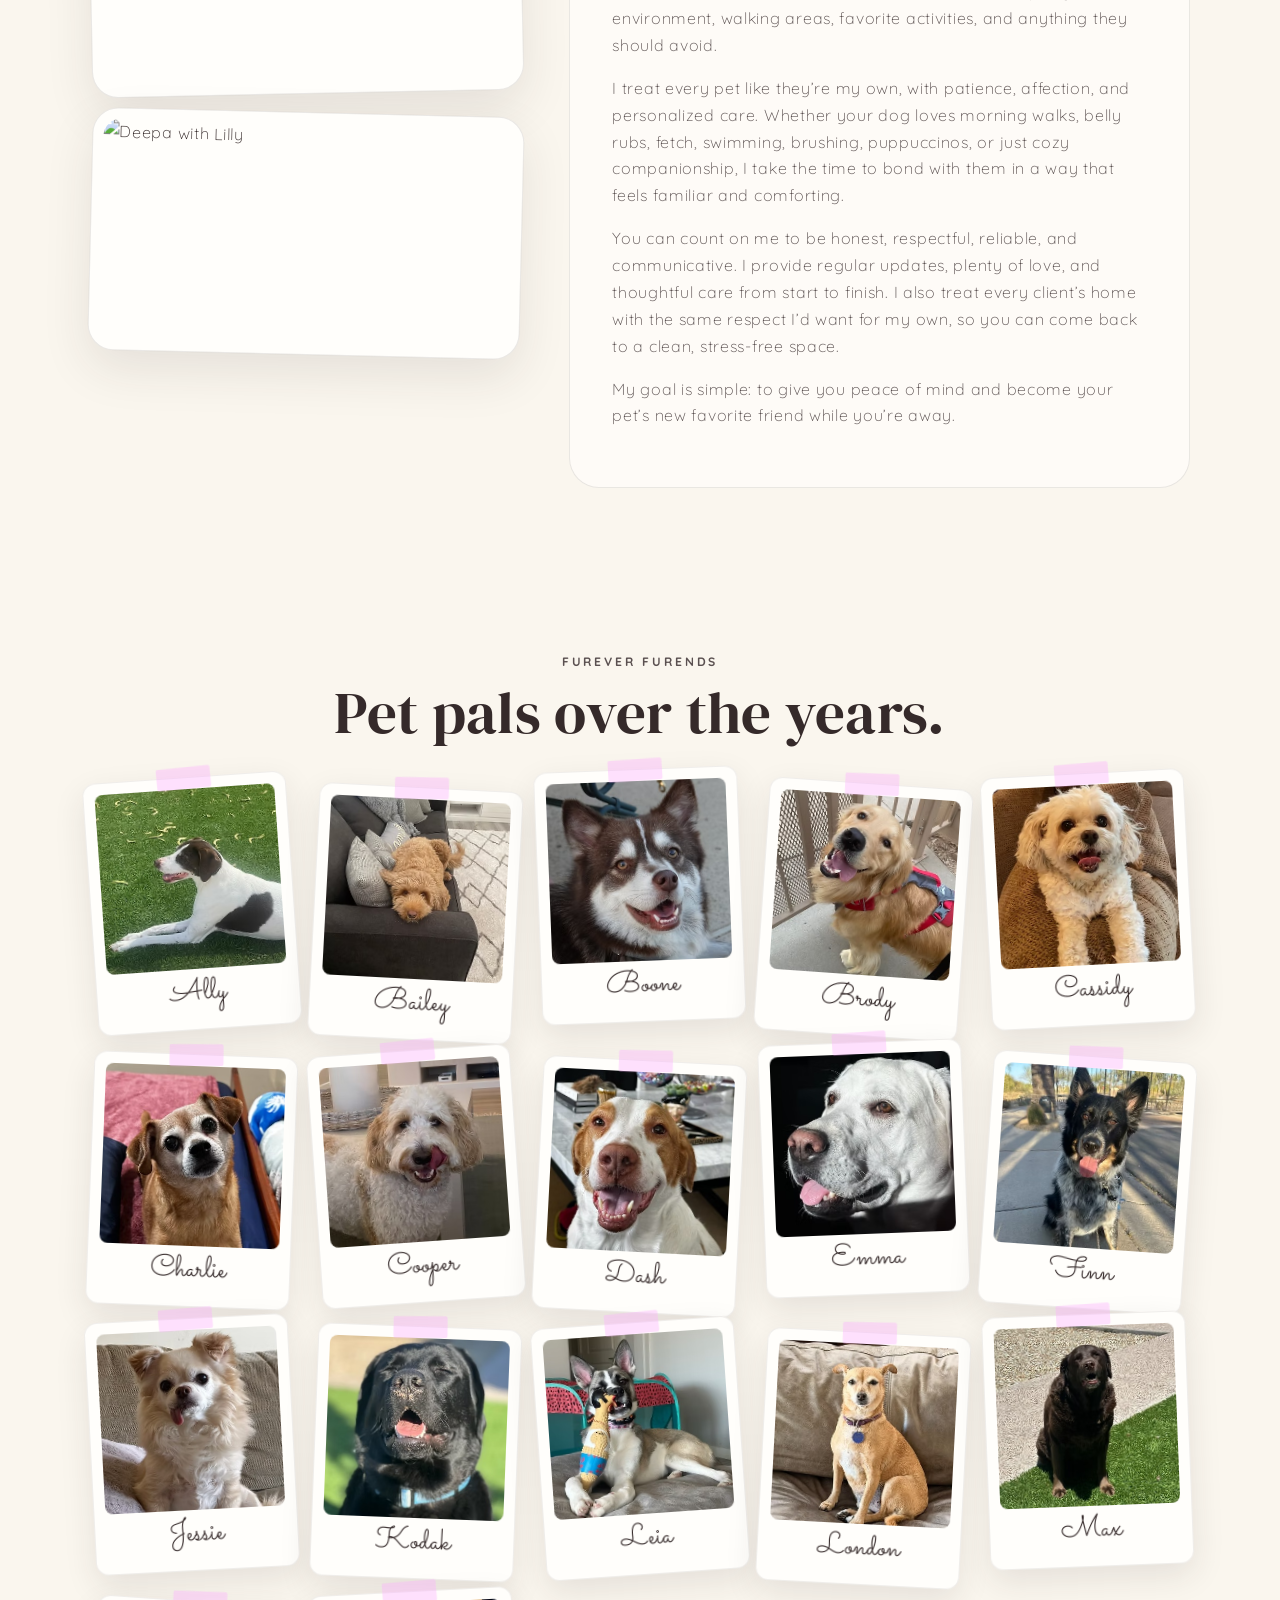
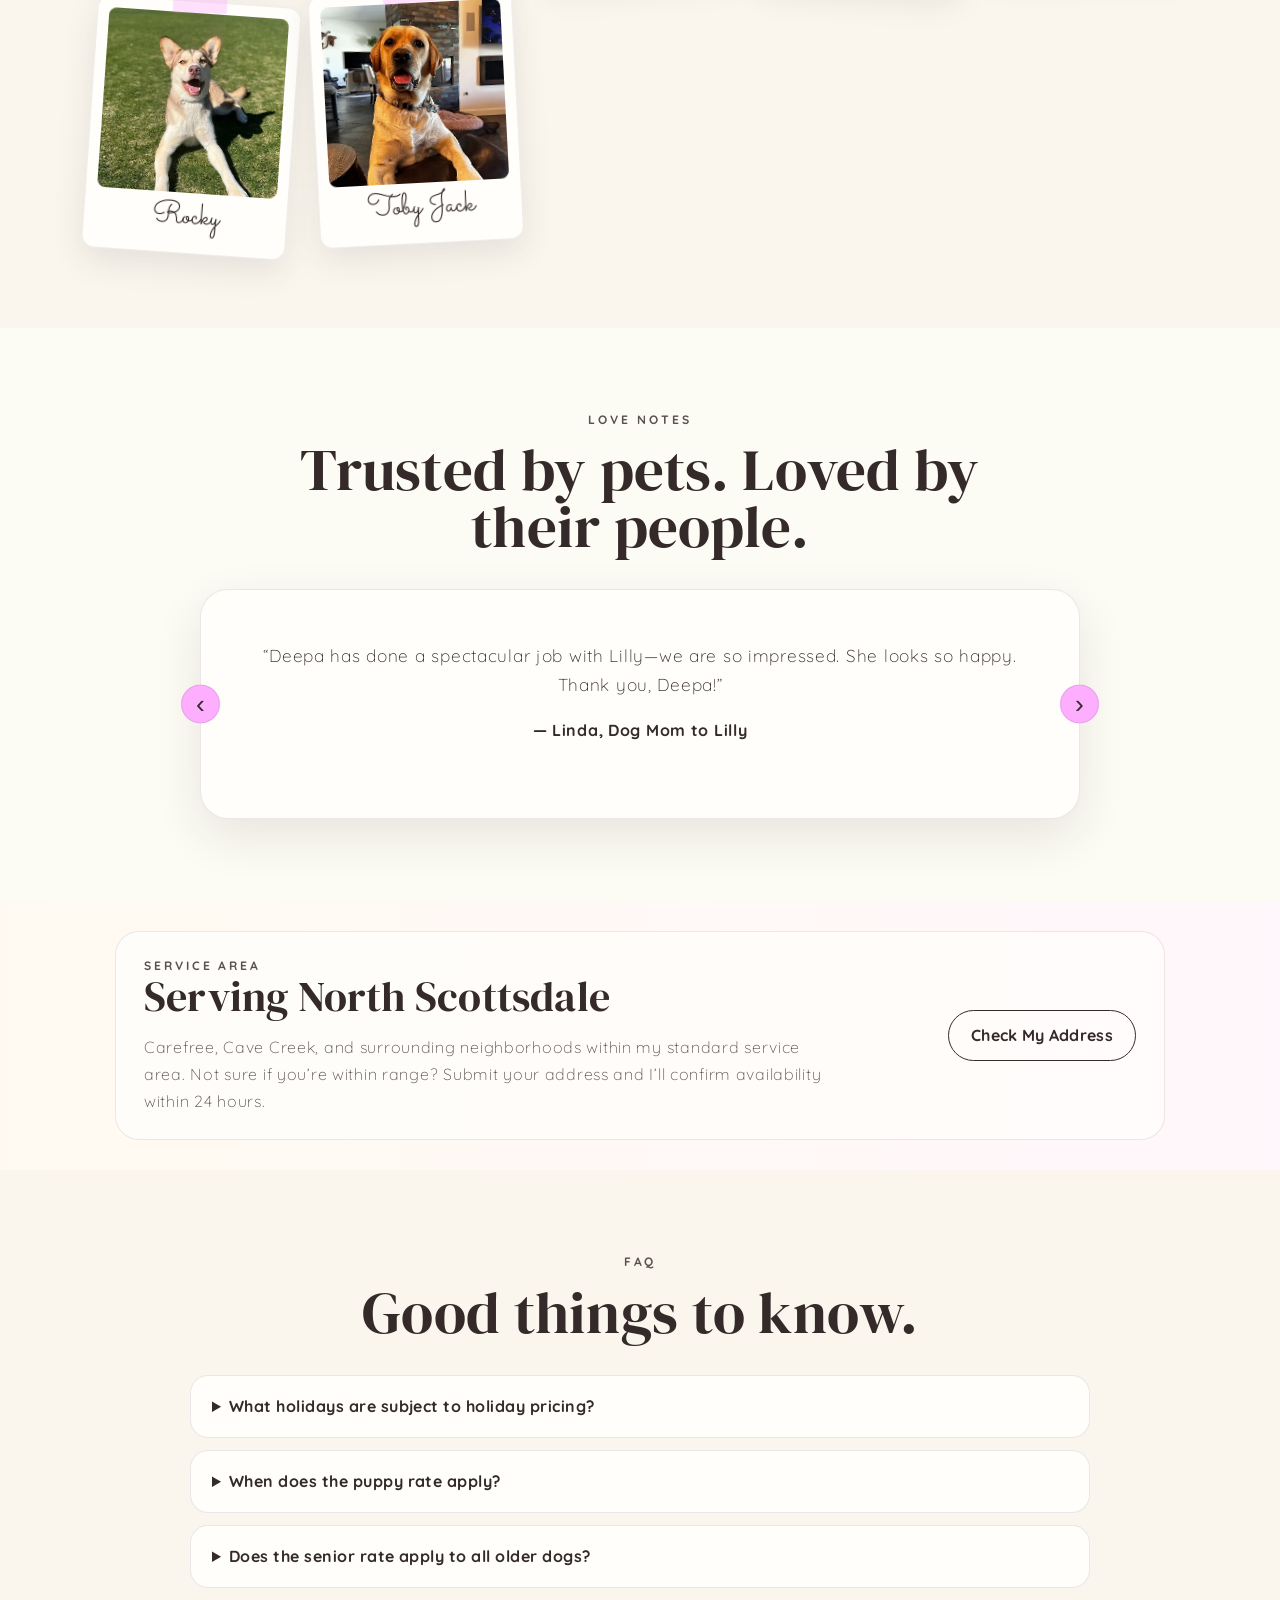
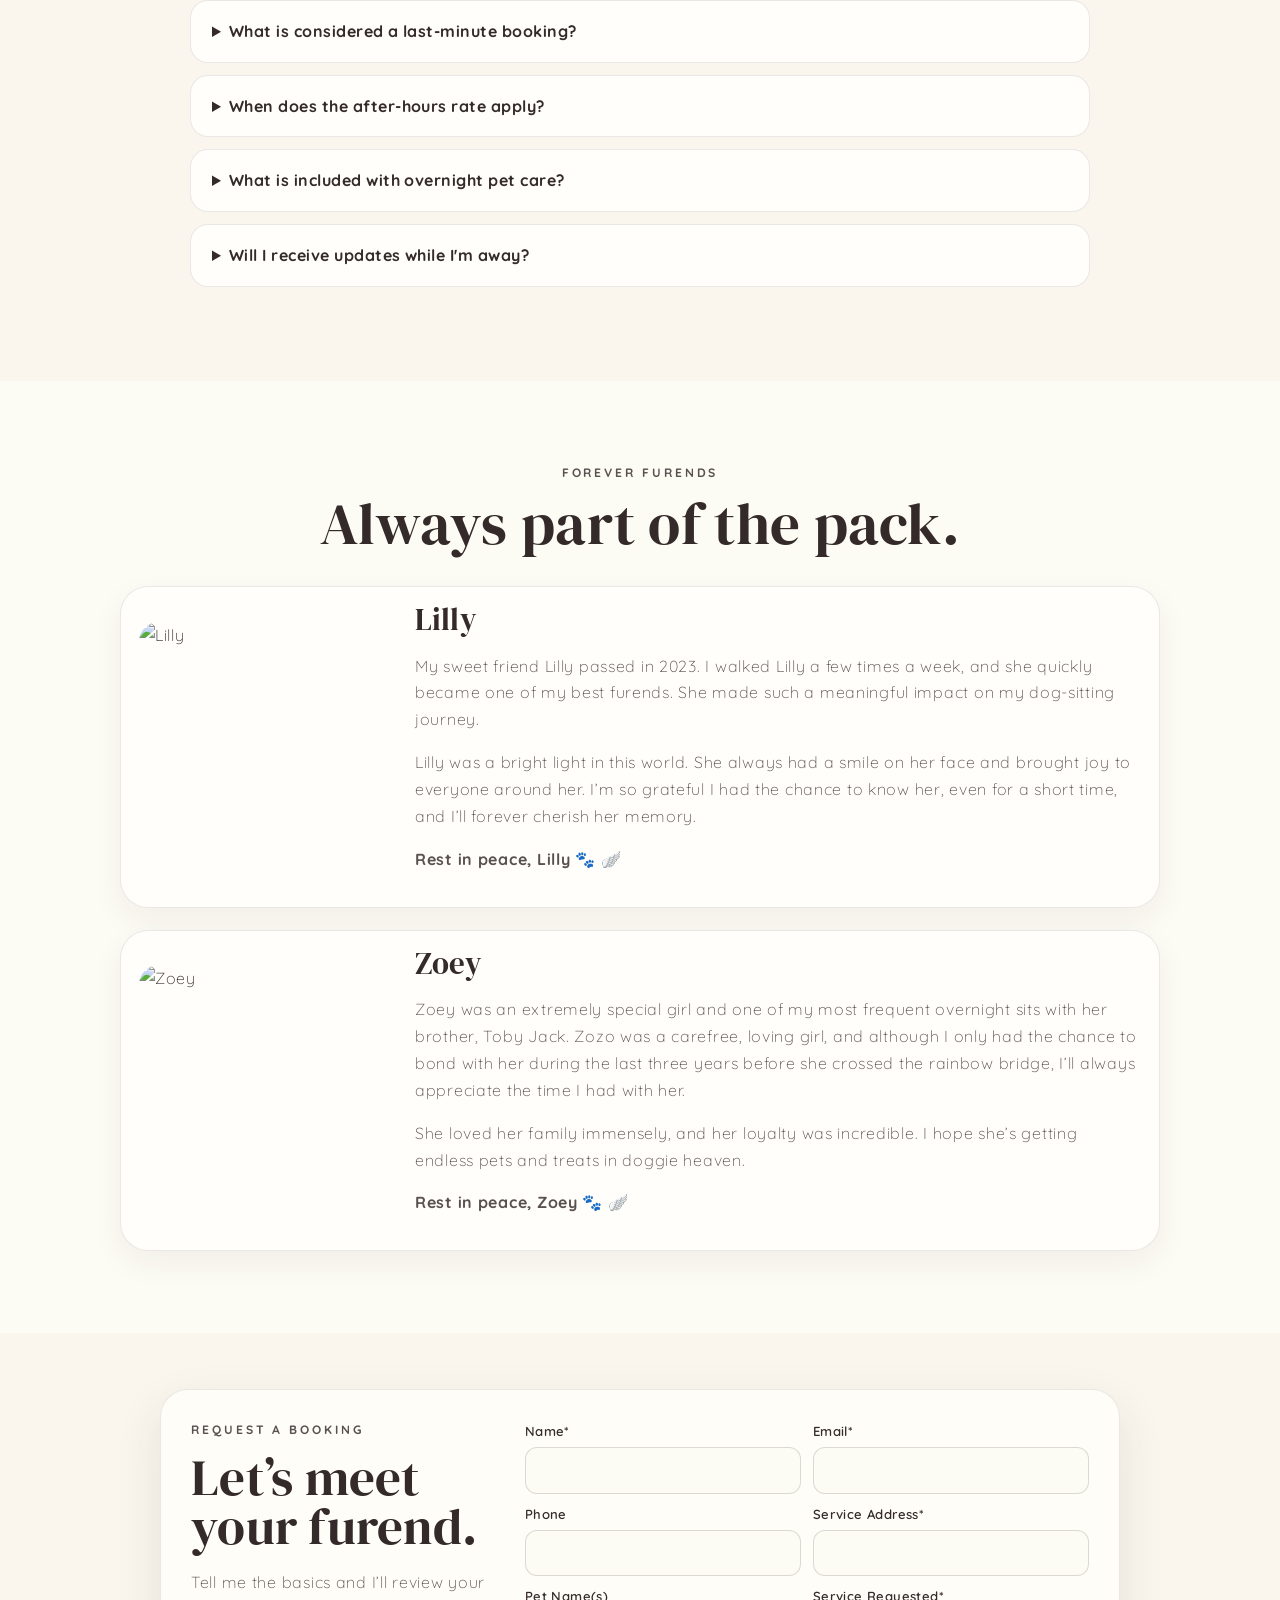
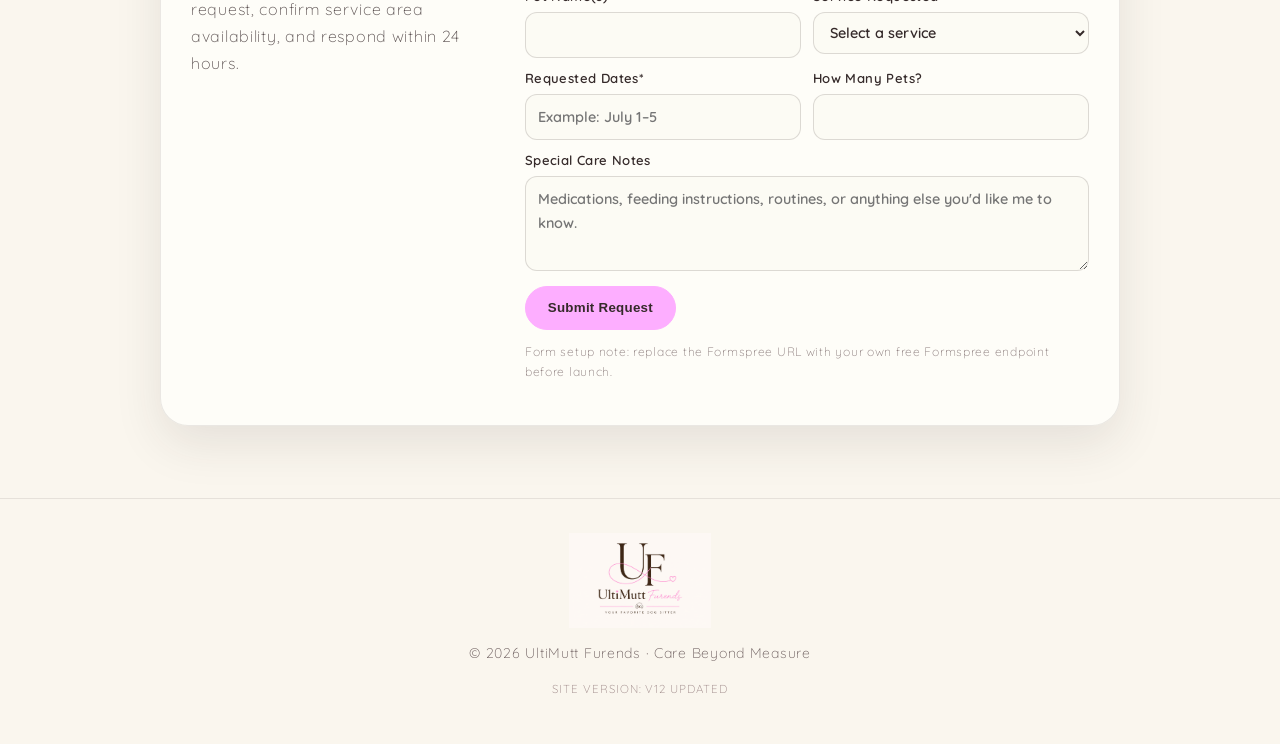
==== commit 229ae9dd: "Add files via upload Final V" ====
--- a/index.html
+++ b/index.html
@@ -5,14 +5,16 @@
   <meta name="viewport" content="width=device-width, initial-scale=1.0" />
   <title>UltiMutt Furends ♡ | Care Beyond Measure</title>
   <meta name="description" content="Personalized pet care built on trust, connection, and genuine love for every pet. Serving North Scottsdale." />
-  <link rel="icon" type="image/png" href="./assets/favicon.png" />
-  <link rel="apple-touch-icon" href="./assets/favicon.png" />
+  <link rel="icon" href="./assets/favicon.ico?v=10" sizes="any" />
+  <link rel="icon" type="image/png" href="./assets/favicon.png?v=10" />
+  <link rel="apple-touch-icon" href="./assets/favicon.png?v=10" />
   <link rel="preconnect" href="https://fonts.googleapis.com">
   <link rel="preconnect" href="https://fonts.gstatic.com" crossorigin>
   <link href="https://fonts.googleapis.com/css2?family=DM+Serif+Display:ital@0;1&family=Quicksand:wght@300;400;500;600;700&family=Sacramento&display=swap" rel="stylesheet">
-  <link rel="stylesheet" href="./style.css" />
+  <link rel="stylesheet" href="./style.css?v=13" />
 </head>
 <body>
+  <!-- ULTIMUTT_V15_LILLY_PHOTO_FIX -->
   <div class="paw-field" aria-hidden="true">
     <span>🐾</span><span>🐾</span><span>🐾</span><span>🐾</span><span>🐾</span>
     <span>🐾</span><span>🐾</span><span>🐾</span><span>🐾</span><span>🐾</span>
@@ -47,66 +49,71 @@
           <a class="btn secondary" href="#services">View Services</a>
         </div>
       </div>
-      <div class="hero-visual reveal">
-        <img src="./assets/logo.png" alt="UltiMutt Furends logo">
-      </div>
-    </section>
-
-    <section class="soft-marquee" aria-label="Client highlights">
+      <div class="hero-visual hero-banner reveal">
+        <img src="./assets/hero-bailey.jpg" alt="Deepa with Bailey">
+        <div class="hero-badge">your dog’s new best friend</div>
+      </div>
+    </section>
+
+    <section class="soft-marquee" aria-label="Special care experience">
       <div class="soft-marquee-track">
-        <span>Care Beyond Measure</span>
-        <span>North Scottsdale Pet Care</span>
-        <span>Daily Photo Updates</span>
-        <span>Thoughtful In-Home Care</span>
-        <span>Peace of Mind While Away</span>
-        <span>Your Pet’s New Best Friend</span>
-        <span>Care Beyond Measure</span>
-        <span>North Scottsdale Pet Care</span>
-        <span>Daily Photo Updates</span>
+        <span>Mobility Issues</span>
+        <span>Impaired Vision</span>
+        <span>Hearing Loss</span>
+        <span>Seizure Management</span>
+        <span>Incontinence</span>
+        <span>Severe Anxiety</span>
+        <span>Mobility Issues</span>
+        <span>Impaired Vision</span>
+        <span>Hearing Loss</span>
+        <span>Seizure Management</span>
+        <span>Incontinence</span>
+        <span>Severe Anxiety</span>
       </div>
     </section>
 
     <section class="section services" id="services">
       <div class="section-heading reveal">
         <p class="eyebrow">Services</p>
-        <h2>Services at a glance.</h2>
+        <h2>Services at a glance <span class="heading-paw">🐾</span></h2>
         <p>Thoughtful care designed around your pet’s comfort, routine, and happiness.</p>
       </div>
       <div class="service-grid">
-        <button class="service-card reveal" type="button" data-service="overnight">
-          <span class="service-icon">☾</span>
+        <button class="service-card reveal" type="button" data-service="overnight" aria-label="Learn more about Overnight Pet Care">
+          
           <h3>Overnight Pet Care</h3>
           <p>Comfortable in-home care while you’re away.</p>
           <small>Learn more →</small>
         </button>
-        <button class="service-card reveal" type="button" data-service="constant">
-          <span class="service-icon">♡</span>
+        <button class="service-card reveal" type="button" data-service="constant" aria-label="Learn more about 24/7 Constant Care">
+          
           <h3>24/7 Constant Care</h3>
           <p>Extra attentive care for pets who need more support.</p>
           <small>Learn more →</small>
         </button>
-        <button class="service-card reveal" type="button" data-service="dropin">
-          <span class="service-icon">⌂</span>
+        <button class="service-card reveal" type="button" data-service="dropin" aria-label="Learn more about Drop-In Visits">
+          
           <h3>Drop-In Visits</h3>
           <p>Feeding, potty breaks, playtime, and love.</p>
           <small>Learn more →</small>
         </button>
-        <button class="service-card reveal" type="button" data-service="special">
-          <span class="service-icon">✦</span>
+        <button class="service-card reveal" type="button" data-service="special" aria-label="Learn more about Special Needs Care">
+          
           <h3>Special Needs Care</h3>
           <p>Support for puppies, seniors, anxiety, and medications.</p>
           <small>Learn more →</small>
         </button>
       </div>
-      <div class="service-detail reveal" id="serviceDetail">
-        <h3>Choose a service card above.</h3>
-        <p>Details will appear here so visitors can explore without leaving the page.</p>
-      </div>
     </section>
 
     <section class="section two-col" id="about">
-      <div class="image-card reveal">
-        <img src="./assets/lilly.jpg" alt="Deepa with Lilly">
+      <div class="about-photo-stack reveal">
+        <div class="about-horizontal-card">
+          <img src="./assets/about-cooper-1.jpg" alt="Deepa with Cooper">
+        </div>
+        <div class="about-horizontal-card">
+          <img src="./assets/about-lilly-2.jpg" alt="Deepa with Lilly">
+        </div>
       </div>
       <div class="copy-block reveal">
         <p class="eyebrow">Meet Deepa</p>
@@ -120,7 +127,7 @@
 
     <section class="section gallery-section" id="gallery">
       <div class="section-heading reveal">
-        <p class="eyebrow">Happy Furends</p>
+        <p class="eyebrow">Furever Furends</p>
         <h2>Pet pals over the years.</h2>
       </div>
       <div class="polaroid-grid">
@@ -276,9 +283,9 @@
 
   <footer>
     <img src="./assets/logo.png" alt="UltiMutt Furends logo">
-    <p>© <span id="year"></span> UltiMutt Furends · Care Beyond Measure</p>
+    <p>© <span id="year"></span> UltiMutt Furends · Care Beyond Measure</p><p class="version-marker">Site version: V12 updated</p>
   </footer>
 
-  <script src="./script.js"></script>
+  <script src="./script.js?v=13"></script>
 </body>
 </html>
--- a/style.css
+++ b/style.css
@@ -223,3 +223,262 @@
   .slide-btn{display:none}
   .testimonial-card{padding:28px 24px}
 }
+
+
+/* ULTIMUTT V8 verification styles */
+.version-marker{
+  margin-top:6px;
+  font-size:.72rem;
+  color:#9b8585;
+  letter-spacing:.08em;
+  text-transform:uppercase;
+}
+.brand img,
+footer img,
+.hero-visual img{
+  background:transparent !important;
+}
+
+
+/* ULTIMUTT V9 updates */
+.hero-photos{
+  position:relative;
+  min-height:390px;
+  background:transparent;
+  border:0;
+  box-shadow:none;
+  padding:0;
+}
+.hero-photo{
+  position:absolute;
+  object-fit:cover;
+  border:12px solid var(--white);
+  box-shadow:var(--shadow);
+}
+.hero-photo-one{
+  width:74%;
+  aspect-ratio:1.55/1;
+  right:0;
+  top:0;
+  border-radius:32px;
+  transform:rotate(1.6deg);
+}
+.hero-photo-two{
+  width:58%;
+  aspect-ratio:1.55/1;
+  left:0;
+  bottom:0;
+  border-radius:28px;
+  transform:rotate(-2.2deg);
+}
+.service-icon{
+  display:none !important;
+}
+.service-card{
+  padding-top:30px;
+}
+.service-detail{
+  display:none !important;
+}
+.polaroid:nth-child(6n+1){transform:rotate(-4deg) translateY(2px)}
+.polaroid:nth-child(6n+2){transform:rotate(3deg) translateY(12px)}
+.polaroid:nth-child(6n+3){transform:rotate(-2.2deg) translateY(-6px)}
+.polaroid:nth-child(6n+4){transform:rotate(4deg) translateY(8px)}
+.polaroid:nth-child(6n+5){transform:rotate(-3deg) translateY(-2px)}
+.polaroid:nth-child(6n){transform:rotate(2.2deg) translateY(6px)}
+@media(max-width:1050px){
+  .hero-photos{min-height:430px}
+}
+@media(max-width:720px){
+  .hero-photos{min-height:330px}
+  .hero-photo-one{width:82%}
+  .hero-photo-two{width:68%}
+}
+
+
+/* ULTIMUTT V10 requested updates */
+.hero-banner{
+  background:transparent;
+  border:0;
+  box-shadow:none;
+  padding:0;
+  min-height:0;
+}
+.hero-banner img{
+  width:100%;
+  aspect-ratio:1.45/1;
+  object-fit:cover;
+  object-position:center;
+  border-radius:34px;
+  border:12px solid var(--white);
+  box-shadow:var(--shadow);
+}
+.soft-marquee-track span{
+  text-transform:uppercase;
+  letter-spacing:.16em;
+}
+.heading-paw,
+.outline-heart{
+  color:var(--pink2);
+  font-family:'DM Serif Display',serif;
+  font-weight:400;
+}
+.heading-paw{
+  font-size:.72em;
+  -webkit-text-stroke:1px var(--pink2);
+  color:transparent;
+}
+.outline-heart{
+  font-size:.78em;
+  -webkit-text-stroke:1px var(--pink2);
+  color:transparent;
+  vertical-align:.04em;
+}
+.image-card-tagged{
+  position:relative;
+  overflow:visible;
+}
+.image-tag{
+  position:absolute;
+  left:50%;
+  bottom:28px;
+  transform:translateX(-50%) rotate(-4deg);
+  background:var(--pink);
+  color:var(--brown);
+  padding:15px 34px;
+  border-radius:999px;
+  font-family:'Sacramento',cursive;
+  font-size:clamp(1.9rem,3vw,3.1rem);
+  line-height:1;
+  white-space:nowrap;
+  box-shadow:0 18px 38px rgba(53,42,42,.14);
+}
+.paw-field span{
+  font-size:1.28rem;
+}
+.hero .paw-field span,
+.hero ~ .paw-field span{
+  font-size:1.35rem;
+}
+@media(max-width:720px){
+  .hero-banner img{aspect-ratio:1.05/1}
+  .image-tag{
+    bottom:20px;
+    font-size:1.85rem;
+    padding:12px 24px;
+  }
+}
+
+
+/* V11 refinements */
+.image-tag{
+  bottom:18px !important;
+  font-size:1.4rem !important;
+  padding:10px 22px !important;
+}
+.image-card-tagged{
+  max-width:420px;
+}
+.heading-paw{
+  color:#f08bd8 !important;
+  -webkit-text-stroke:0 !important;
+}
+.forever-furend img,
+.memorial img{
+  object-position:center top !important;
+}
+
+
+/* ULTIMUTT V12 layout updates */
+h1{
+  font-size:clamp(3.15rem,6.2vw,5.55rem) !important;
+  max-width:620px !important;
+}
+.hero-banner{
+  position:relative;
+}
+.hero-badge{
+  position:absolute;
+  right:18px;
+  top:18px;
+  background:var(--pink);
+  color:var(--brown);
+  padding:9px 18px;
+  border-radius:999px;
+  font-family:'Sacramento',cursive;
+  font-size:clamp(1.35rem,2vw,2rem);
+  line-height:1;
+  box-shadow:0 12px 28px rgba(53,42,42,.13);
+  transform:rotate(-4deg);
+  white-space:nowrap;
+}
+.image-tag{
+  display:none !important;
+}
+.about-photo-stack{
+  display:grid;
+  gap:18px;
+}
+.about-horizontal-card{
+  background:var(--white);
+  border:1px solid var(--line);
+  border-radius:26px;
+  padding:10px;
+  box-shadow:var(--shadow);
+  transform:rotate(-1.2deg);
+}
+.about-horizontal-card:nth-child(2){
+  transform:rotate(1.4deg);
+}
+.about-horizontal-card img{
+  width:100%;
+  aspect-ratio:1.85/1;
+  object-fit:cover;
+  object-position:center;
+  border-radius:18px;
+}
+.outline-heart{
+  display:none !important;
+}
+@media(max-width:720px){
+  .hero-badge{
+    right:12px;
+    top:12px;
+    font-size:1.25rem;
+    padding:8px 14px;
+  }
+  .about-horizontal-card img{
+    aspect-ratio:1.45/1;
+  }
+}
+
+
+/* V13 badge reposition */
+.hero-badge{
+  top:auto !important;
+  bottom:16px !important;
+  right:16px !important;
+  font-size:clamp(1rem,1.3vw,1.45rem) !important;
+  padding:7px 14px !important;
+  transform:rotate(-3deg) !important;
+}
+
+
+/* V14 smaller hero sticker */
+.hero-badge{
+    bottom:12px !important;
+    right:12px !important;
+    font-size:0.9rem !important;
+    padding:6px 12px !important;
+    max-width:240px !important;
+    border-radius:999px !important;
+}
+
+
+/* V15 Lilly photo fixes */
+.memorial-card img{
+  object-position:center top !important;
+}
+.about-horizontal-card img{
+  object-position:center center !important;
+}
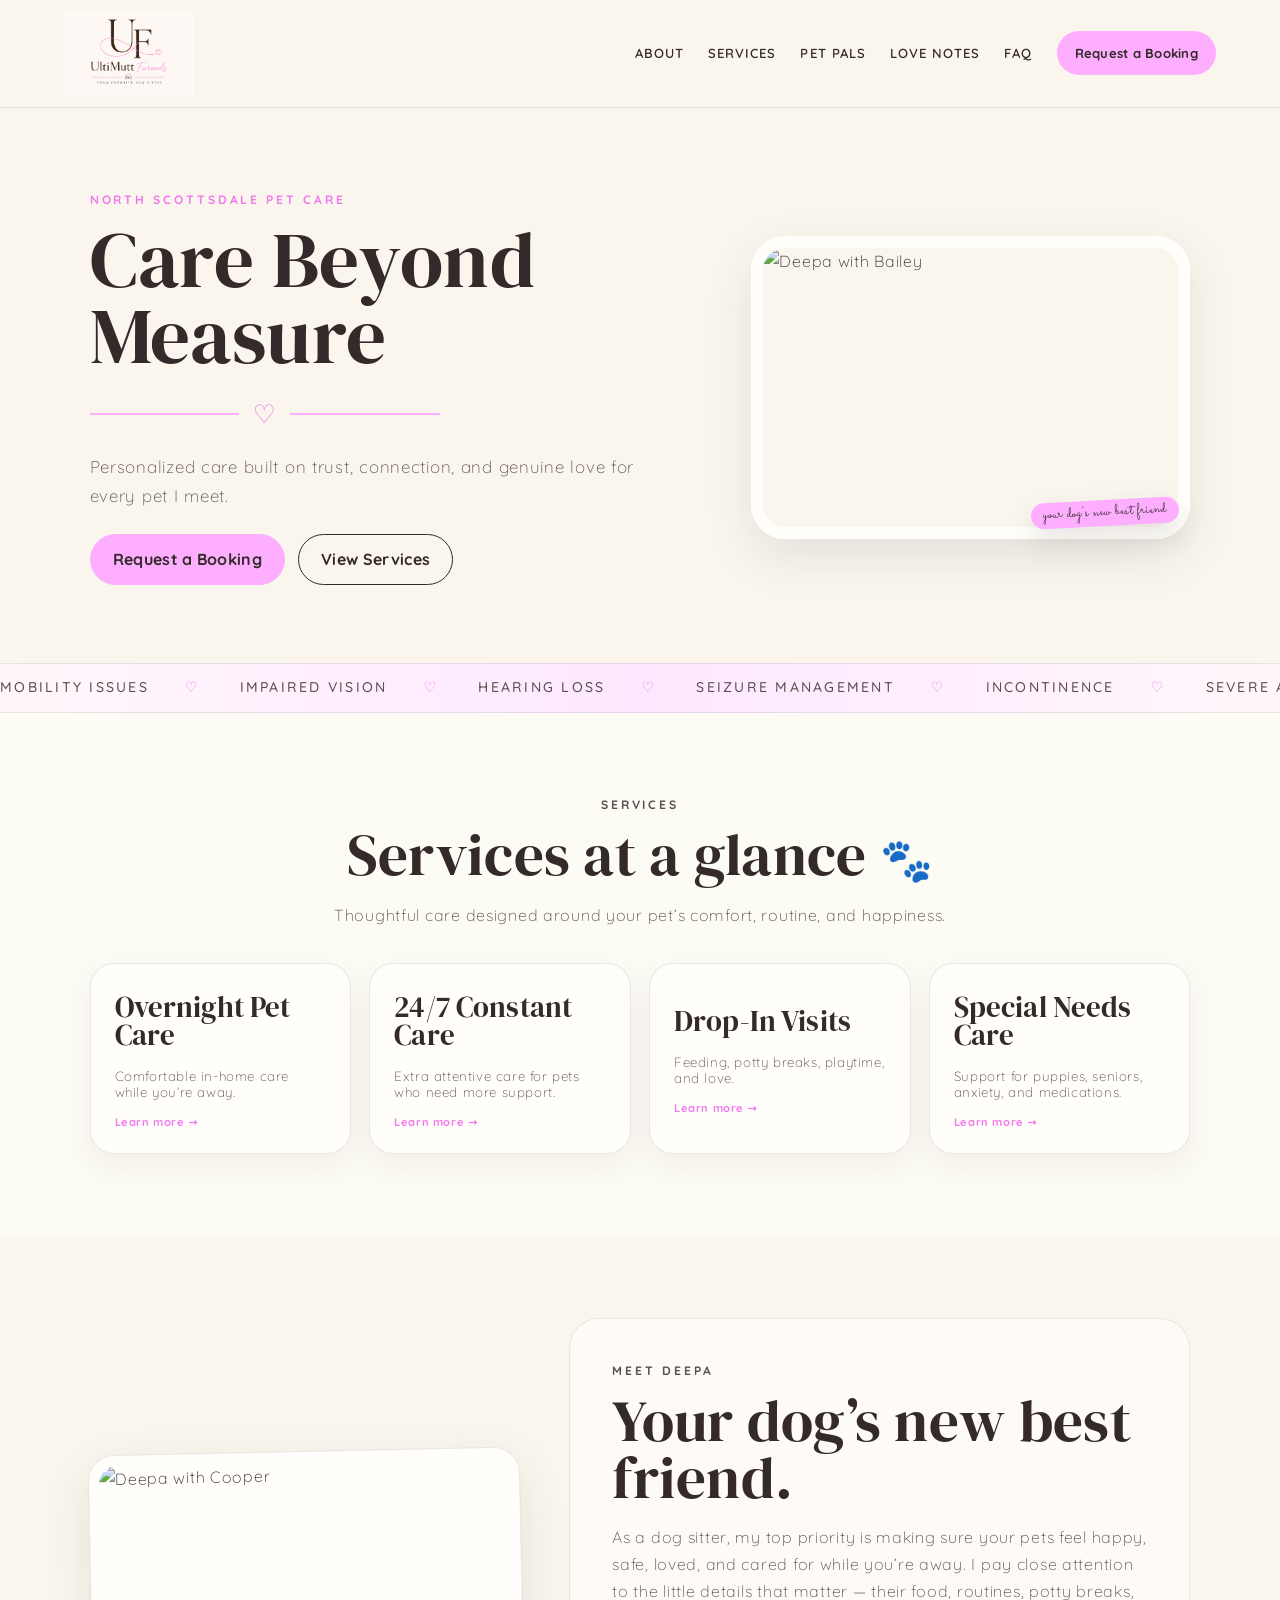
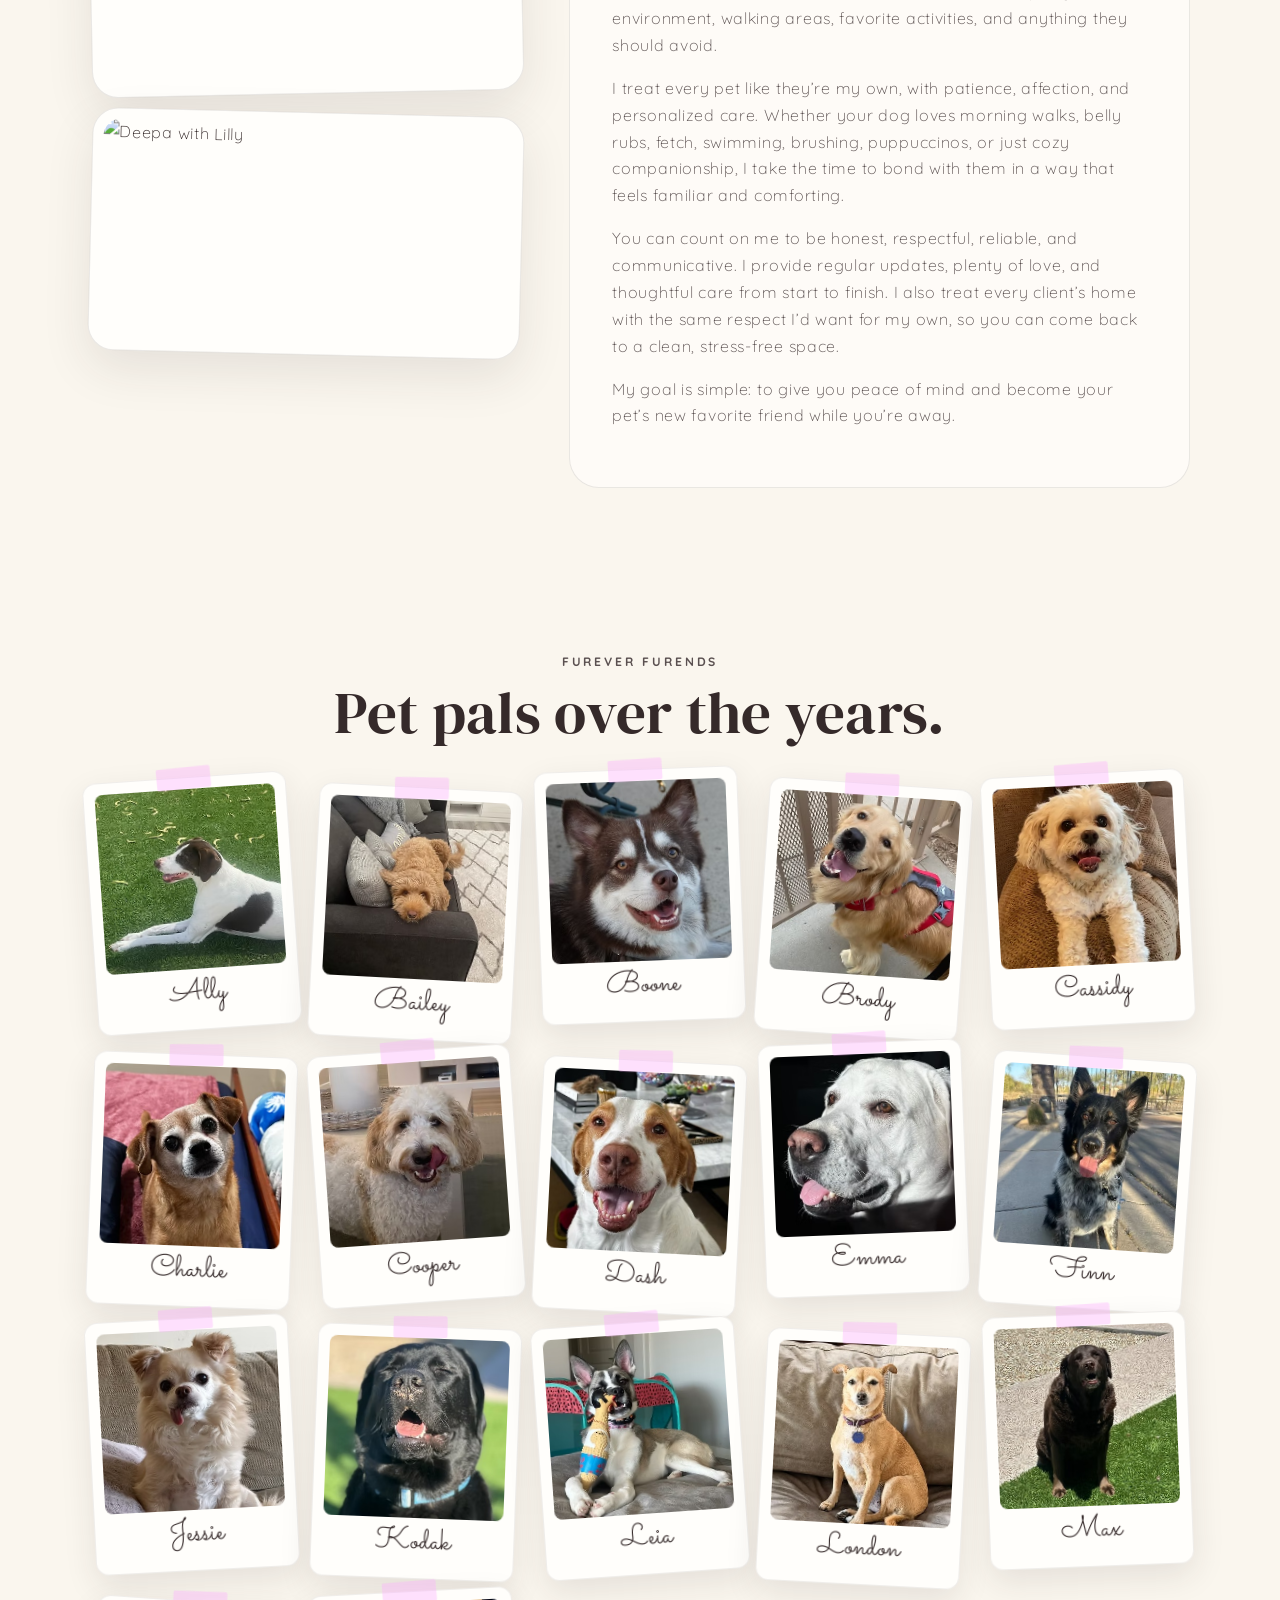
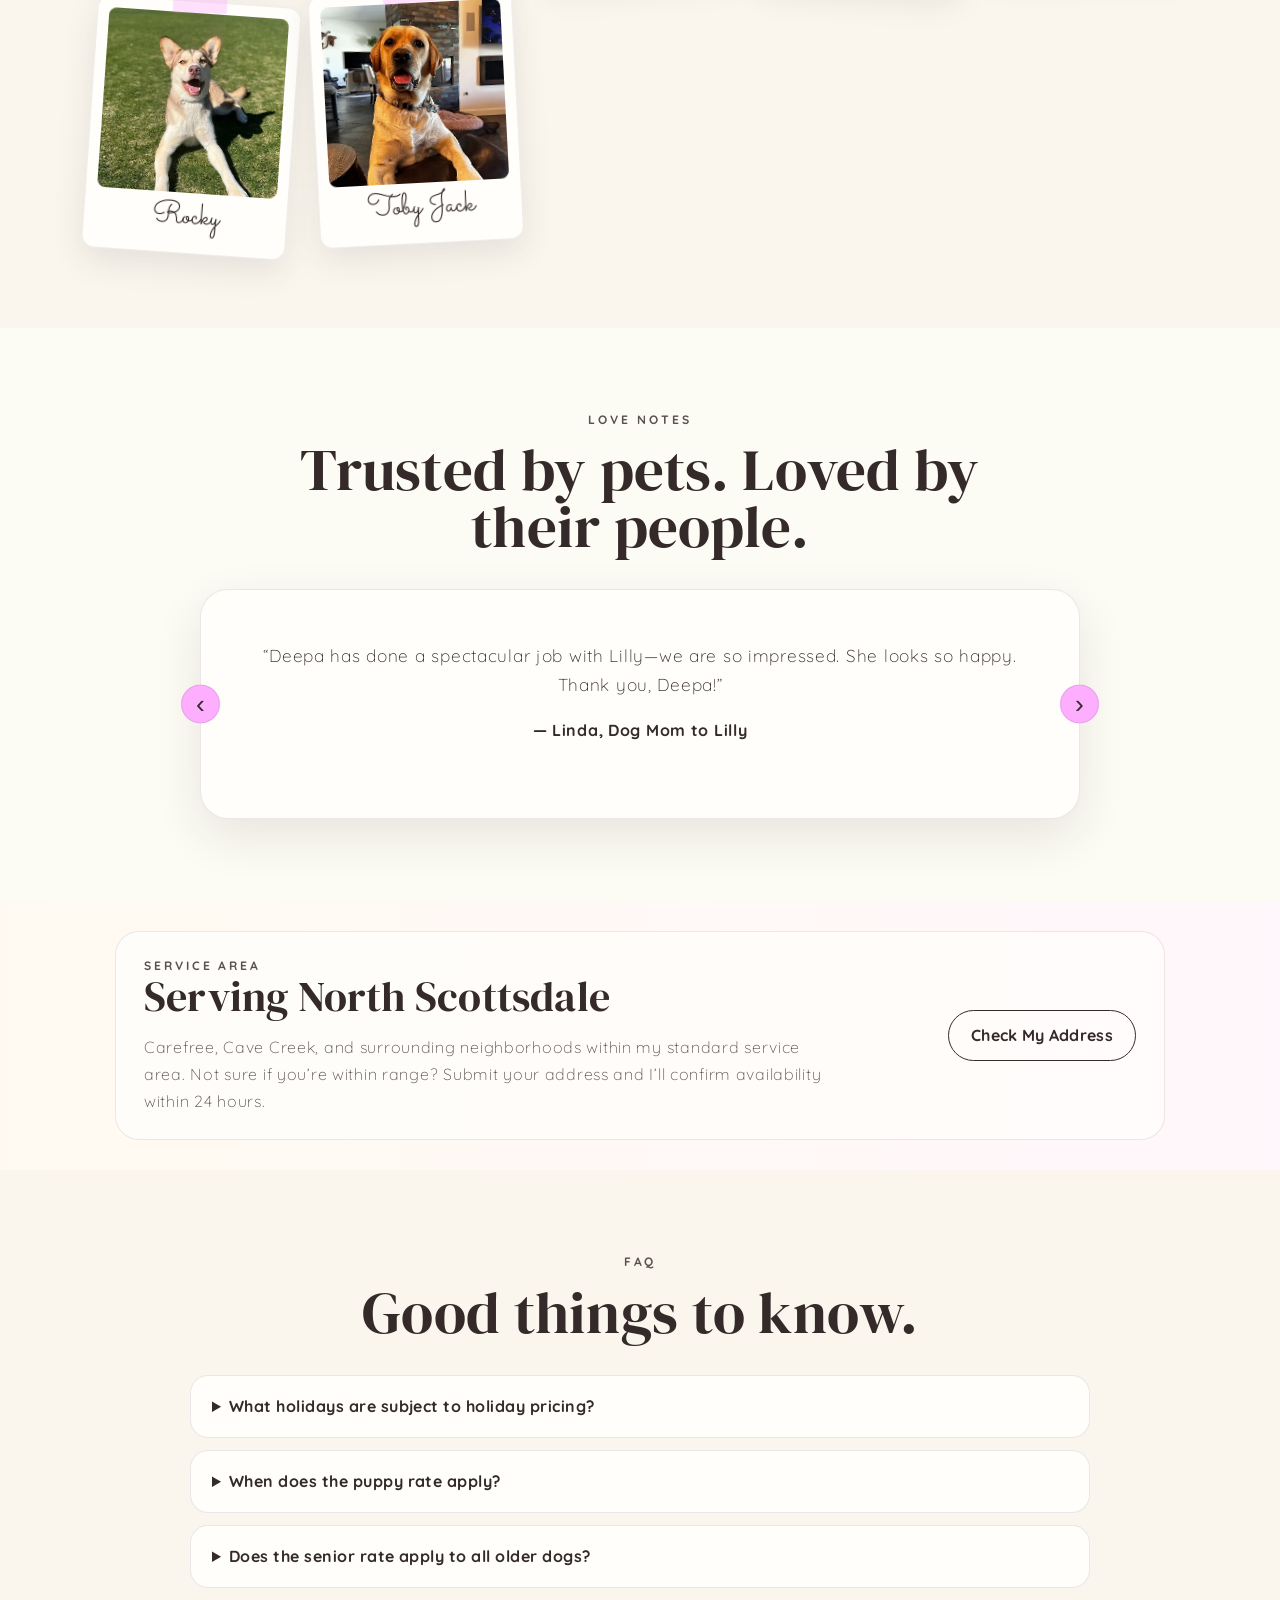
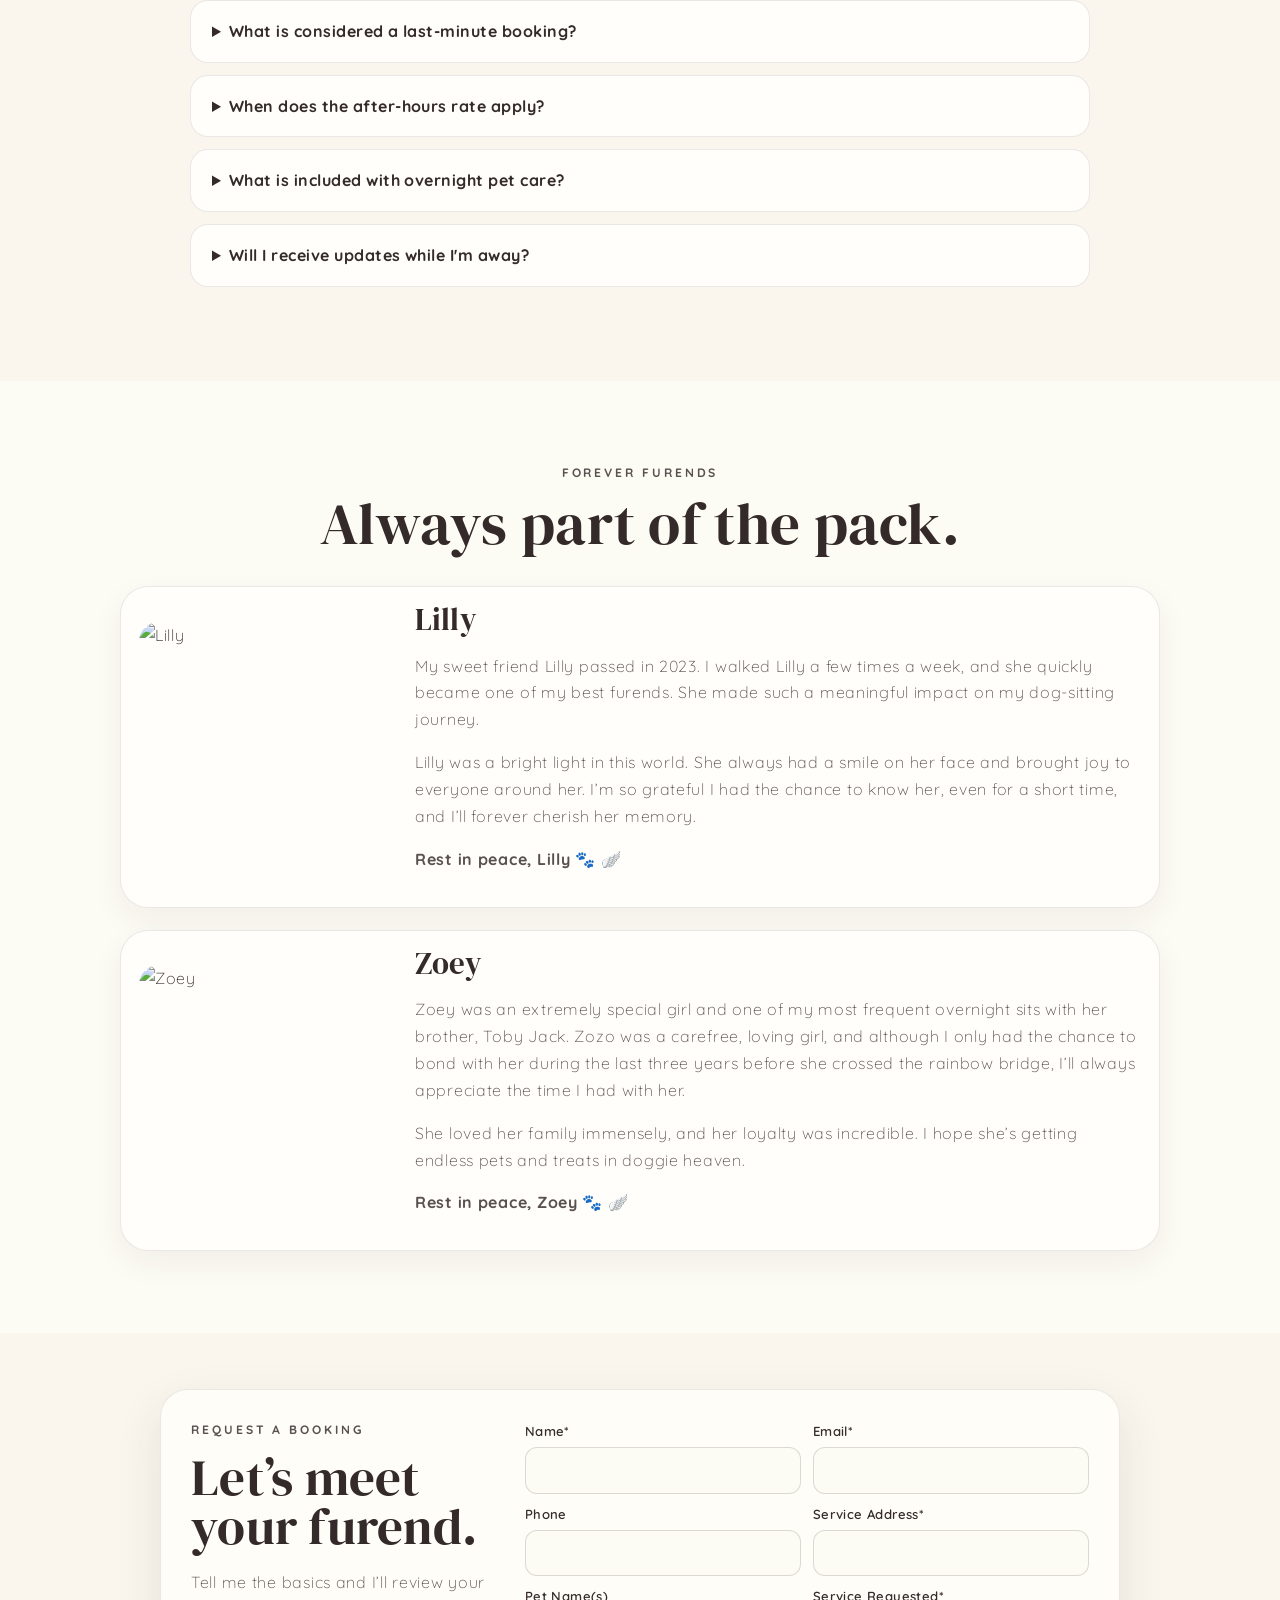
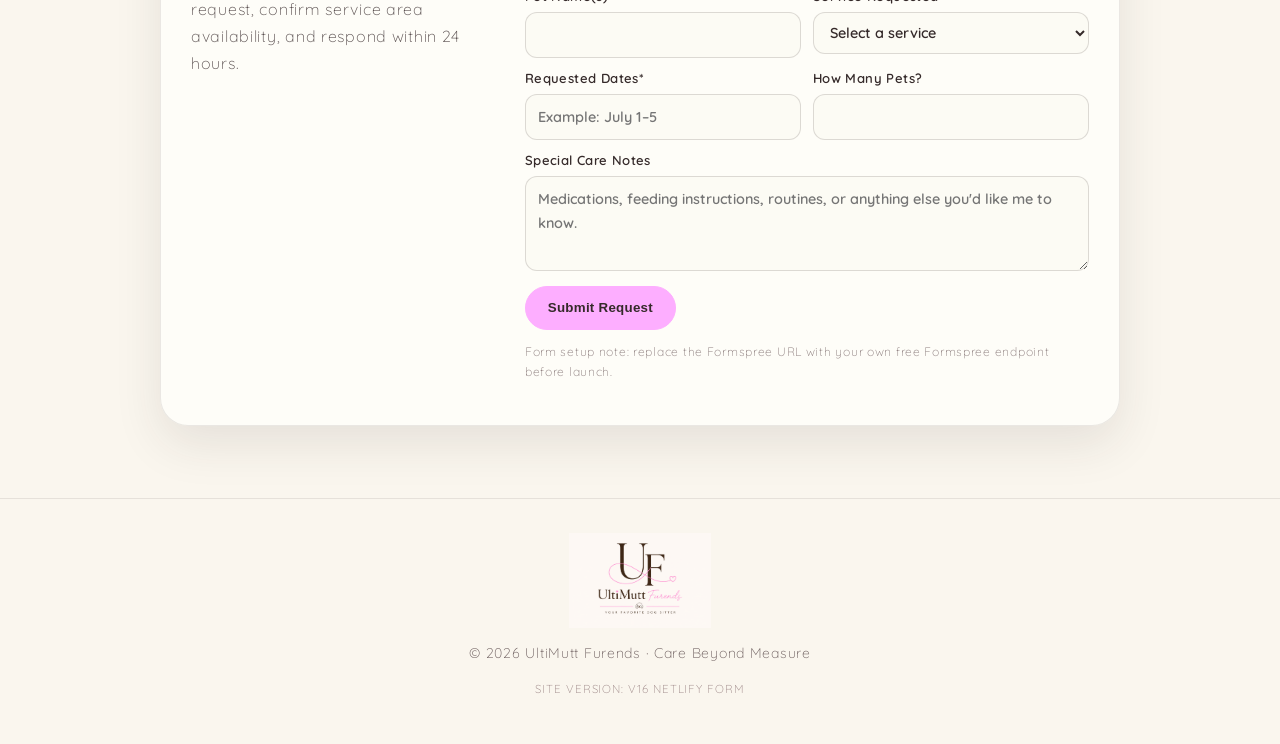
==== commit 6d23dc7d: "Add files via upload Index File - Contact Form" ====
--- a/index.html
+++ b/index.html
@@ -11,10 +11,10 @@
   <link rel="preconnect" href="https://fonts.googleapis.com">
   <link rel="preconnect" href="https://fonts.gstatic.com" crossorigin>
   <link href="https://fonts.googleapis.com/css2?family=DM+Serif+Display:ital@0;1&family=Quicksand:wght@300;400;500;600;700&family=Sacramento&display=swap" rel="stylesheet">
-  <link rel="stylesheet" href="./style.css?v=13" />
+  <link rel="stylesheet" href="./style.css?v=16" />
 </head>
 <body>
-  <!-- ULTIMUTT_V15_LILLY_PHOTO_FIX -->
+  <!-- ULTIMUTT_V16_NETLIFY_FORM -->
   <div class="paw-field" aria-hidden="true">
     <span>🐾</span><span>🐾</span><span>🐾</span><span>🐾</span><span>🐾</span>
     <span>🐾</span><span>🐾</span><span>🐾</span><span>🐾</span><span>🐾</span>
@@ -247,7 +247,11 @@
           <h2>Let’s meet your furend.</h2>
           <p>Tell me the basics and I’ll review your request, confirm service area availability, and respond within 24 hours.</p>
         </div>
-        <form action="https://formspree.io/f/your-form-id" method="POST" class="booking-form">
+        <form name="booking-request" method="POST" data-netlify="true" netlify-honeypot="bot-field" class="booking-form">
+          <input type="hidden" name="form-name" value="booking-request">
+          <p class="hidden" style="display:none;">
+            <label>Don’t fill this out: <input name="bot-field"></label>
+          </p>
           <div class="form-row">
             <label>Name*<input name="full_name" required></label>
             <label>Email*<input type="email" name="email" required></label>
@@ -283,9 +287,9 @@
 
   <footer>
     <img src="./assets/logo.png" alt="UltiMutt Furends logo">
-    <p>© <span id="year"></span> UltiMutt Furends · Care Beyond Measure</p><p class="version-marker">Site version: V12 updated</p>
+    <p>© <span id="year"></span> UltiMutt Furends · Care Beyond Measure</p><p class="version-marker">Site version: V16 Netlify form</p>
   </footer>
 
-  <script src="./script.js?v=13"></script>
+  <script src="./script.js?v=16"></script>
 </body>
 </html>
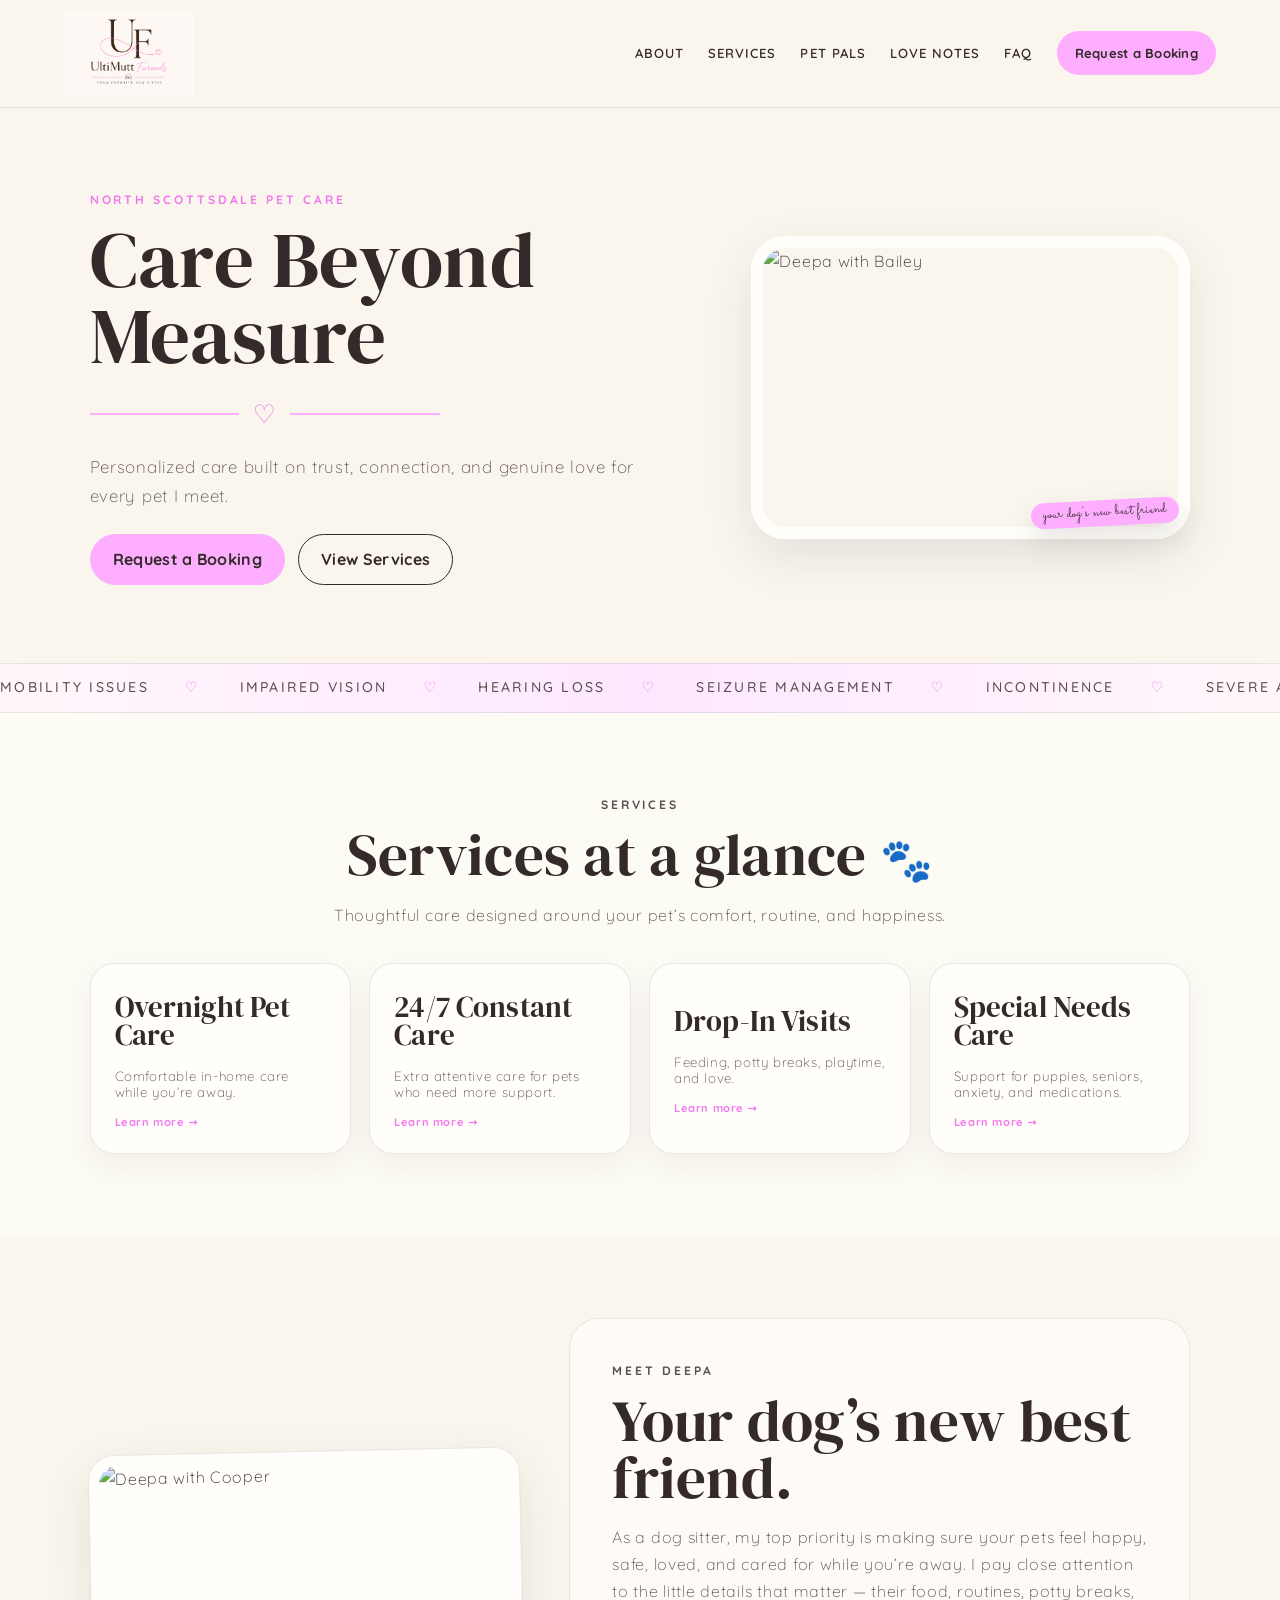
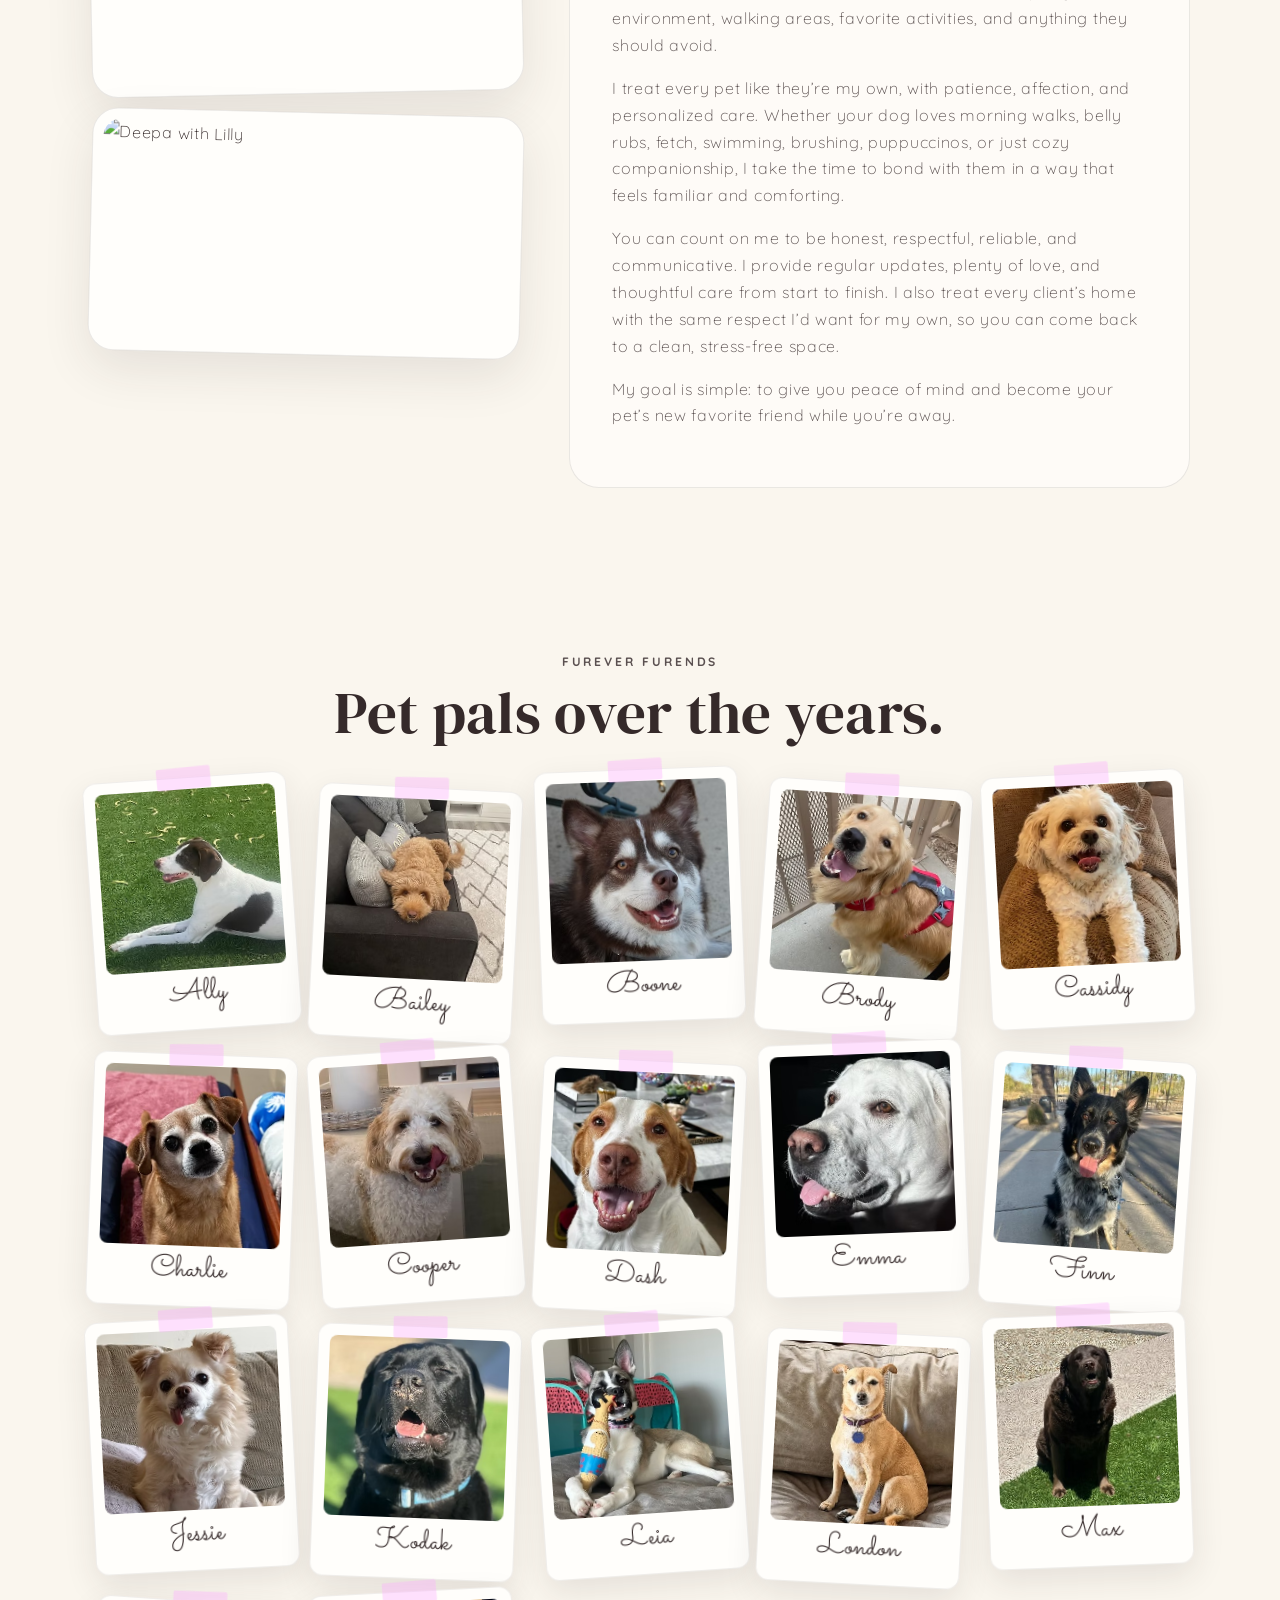
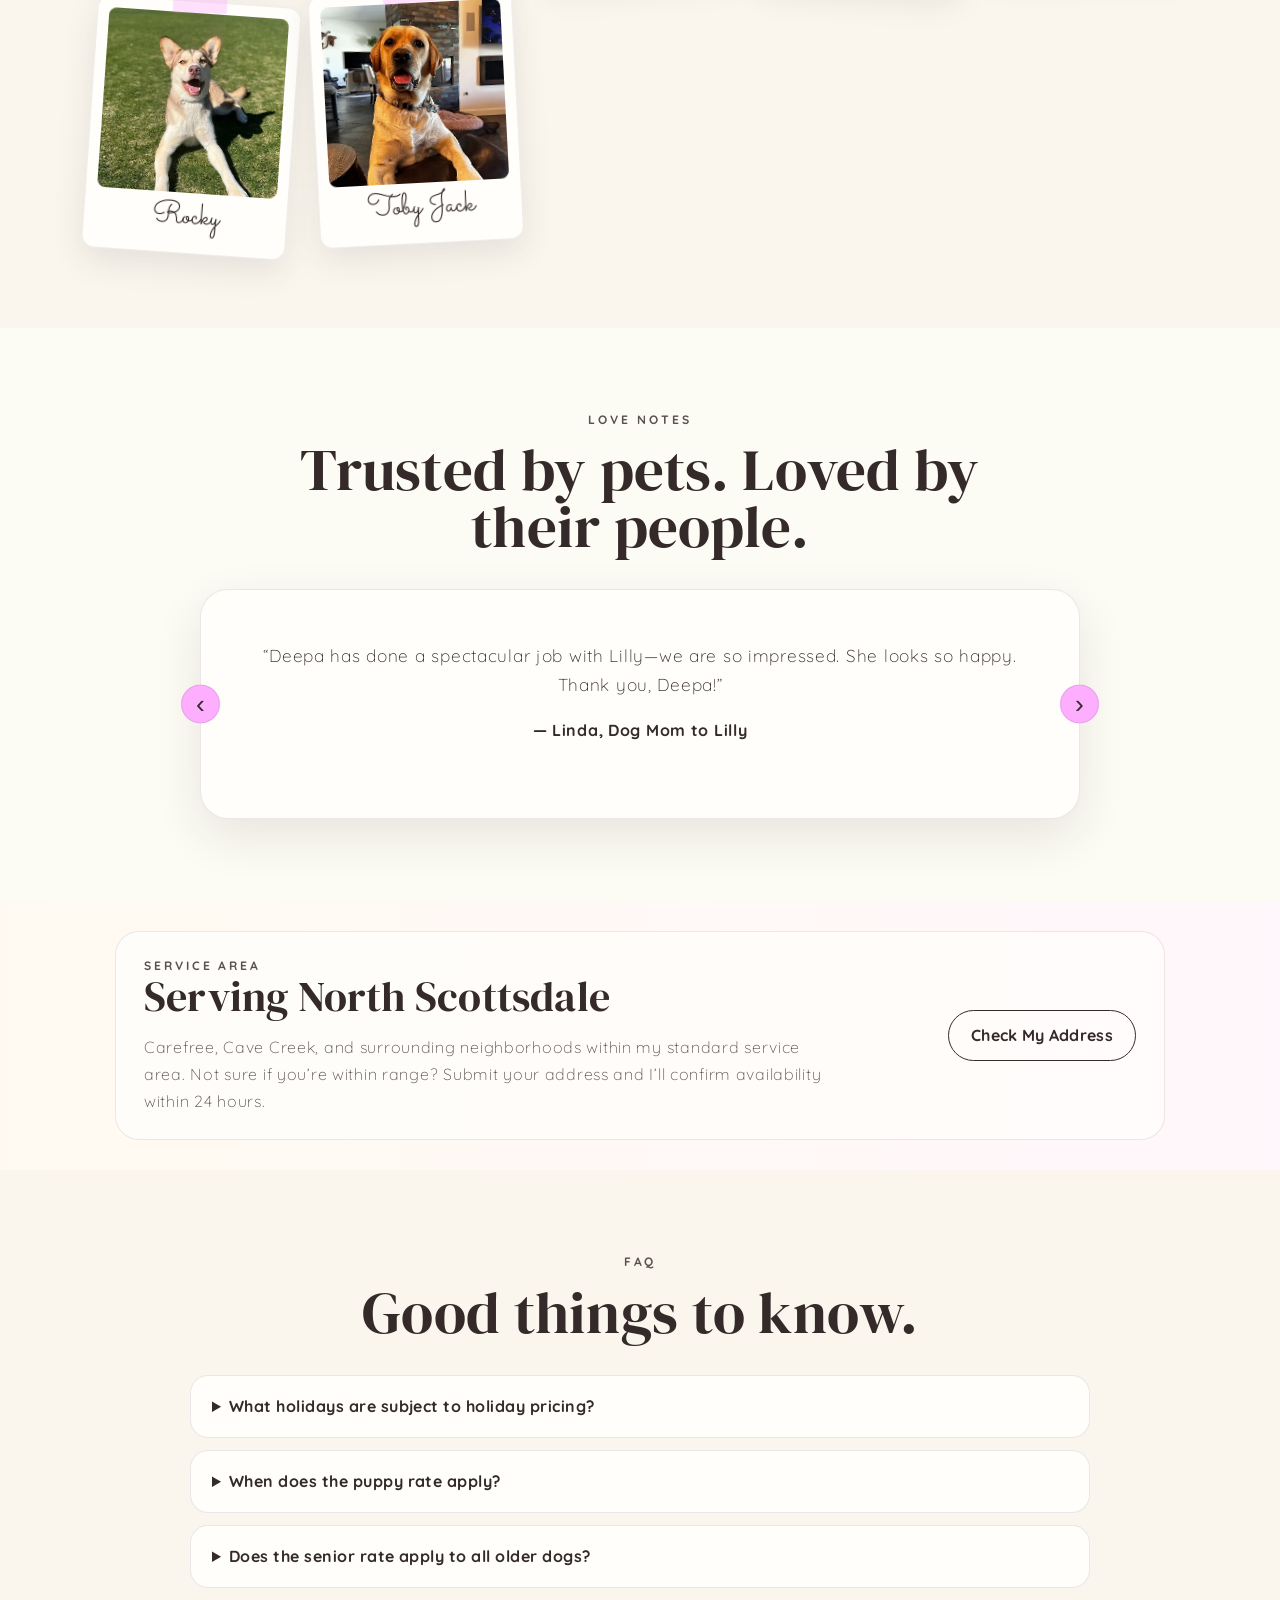
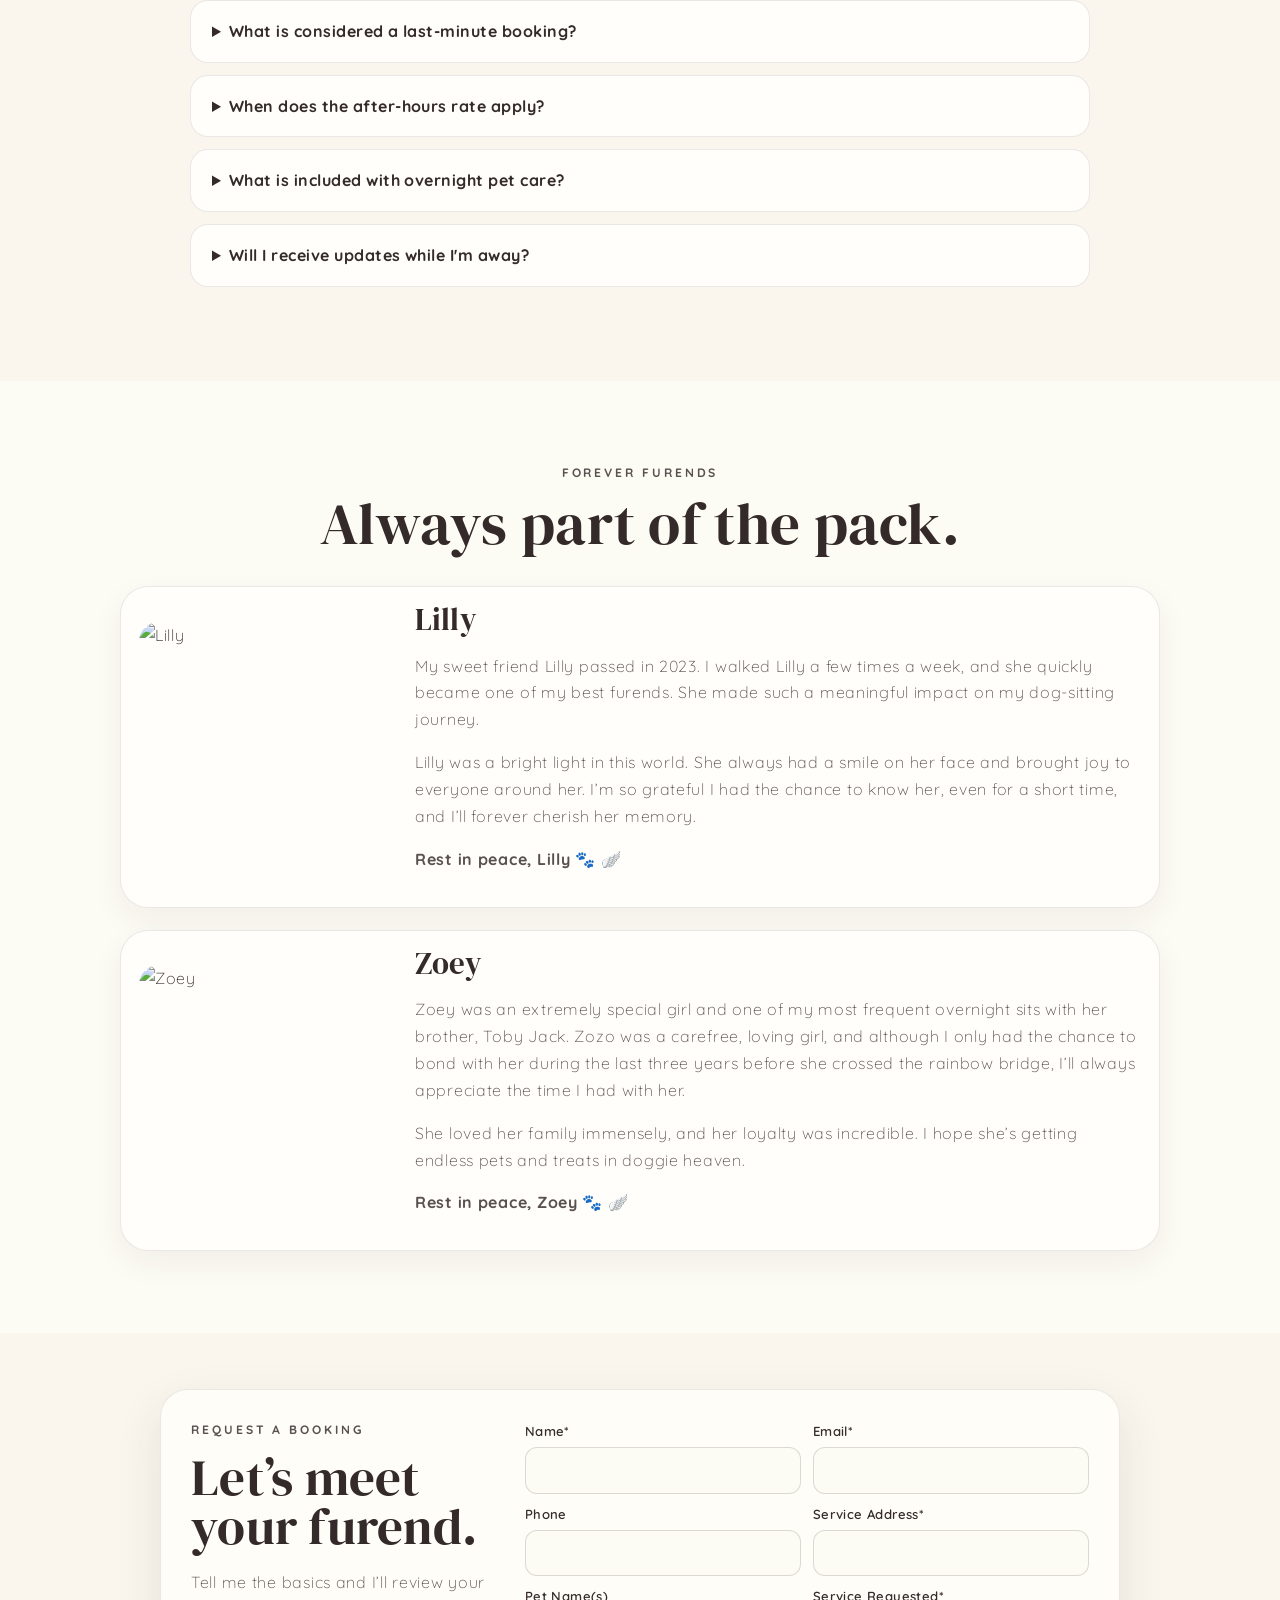
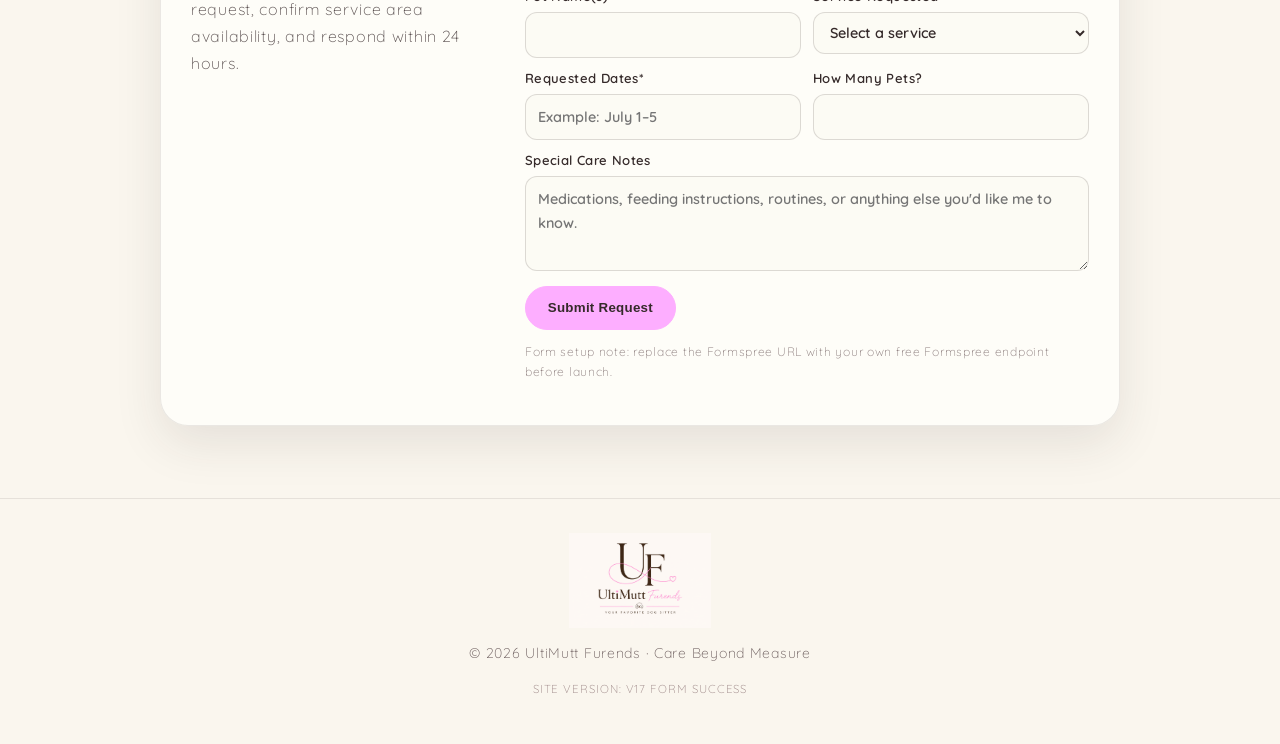
==== commit 4b1de844: "Add files via upload V17" ====
--- a/index.html
+++ b/index.html
@@ -14,7 +14,7 @@
   <link rel="stylesheet" href="./style.css?v=16" />
 </head>
 <body>
-  <!-- ULTIMUTT_V16_NETLIFY_FORM -->
+  <!-- ULTIMUTT_V17_FORM_SUCCESS -->
   <div class="paw-field" aria-hidden="true">
     <span>🐾</span><span>🐾</span><span>🐾</span><span>🐾</span><span>🐾</span>
     <span>🐾</span><span>🐾</span><span>🐾</span><span>🐾</span><span>🐾</span>
@@ -247,7 +247,7 @@
           <h2>Let’s meet your furend.</h2>
           <p>Tell me the basics and I’ll review your request, confirm service area availability, and respond within 24 hours.</p>
         </div>
-        <form name="booking-request" method="POST" data-netlify="true" netlify-honeypot="bot-field" class="booking-form">
+        <form name="booking-request" method="POST" action="/success.html" data-netlify="true" netlify-honeypot="bot-field" class="booking-form">
           <input type="hidden" name="form-name" value="booking-request">
           <p class="hidden" style="display:none;">
             <label>Don’t fill this out: <input name="bot-field"></label>
@@ -287,7 +287,7 @@
 
   <footer>
     <img src="./assets/logo.png" alt="UltiMutt Furends logo">
-    <p>© <span id="year"></span> UltiMutt Furends · Care Beyond Measure</p><p class="version-marker">Site version: V16 Netlify form</p>
+    <p>© <span id="year"></span> UltiMutt Furends · Care Beyond Measure</p><p class="version-marker">Site version: V17 form success</p>
   </footer>
 
   <script src="./script.js?v=16"></script>
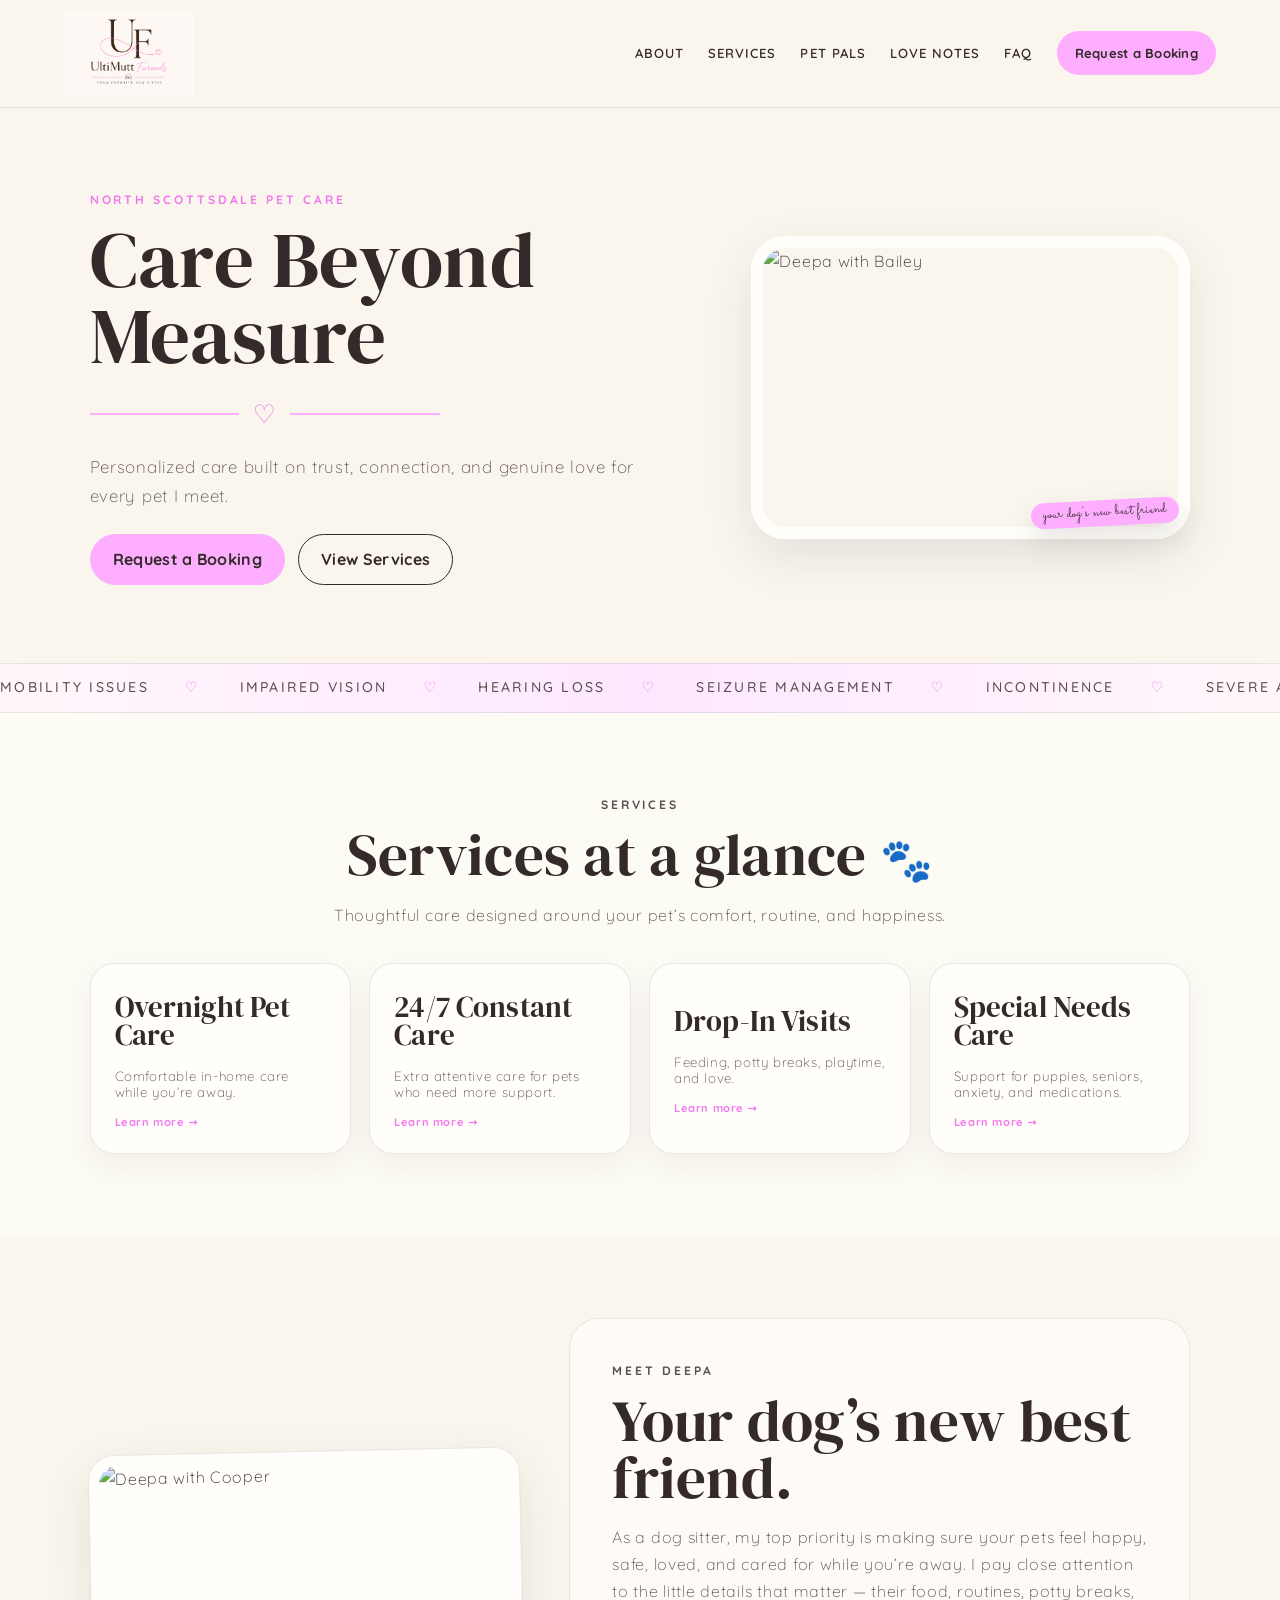
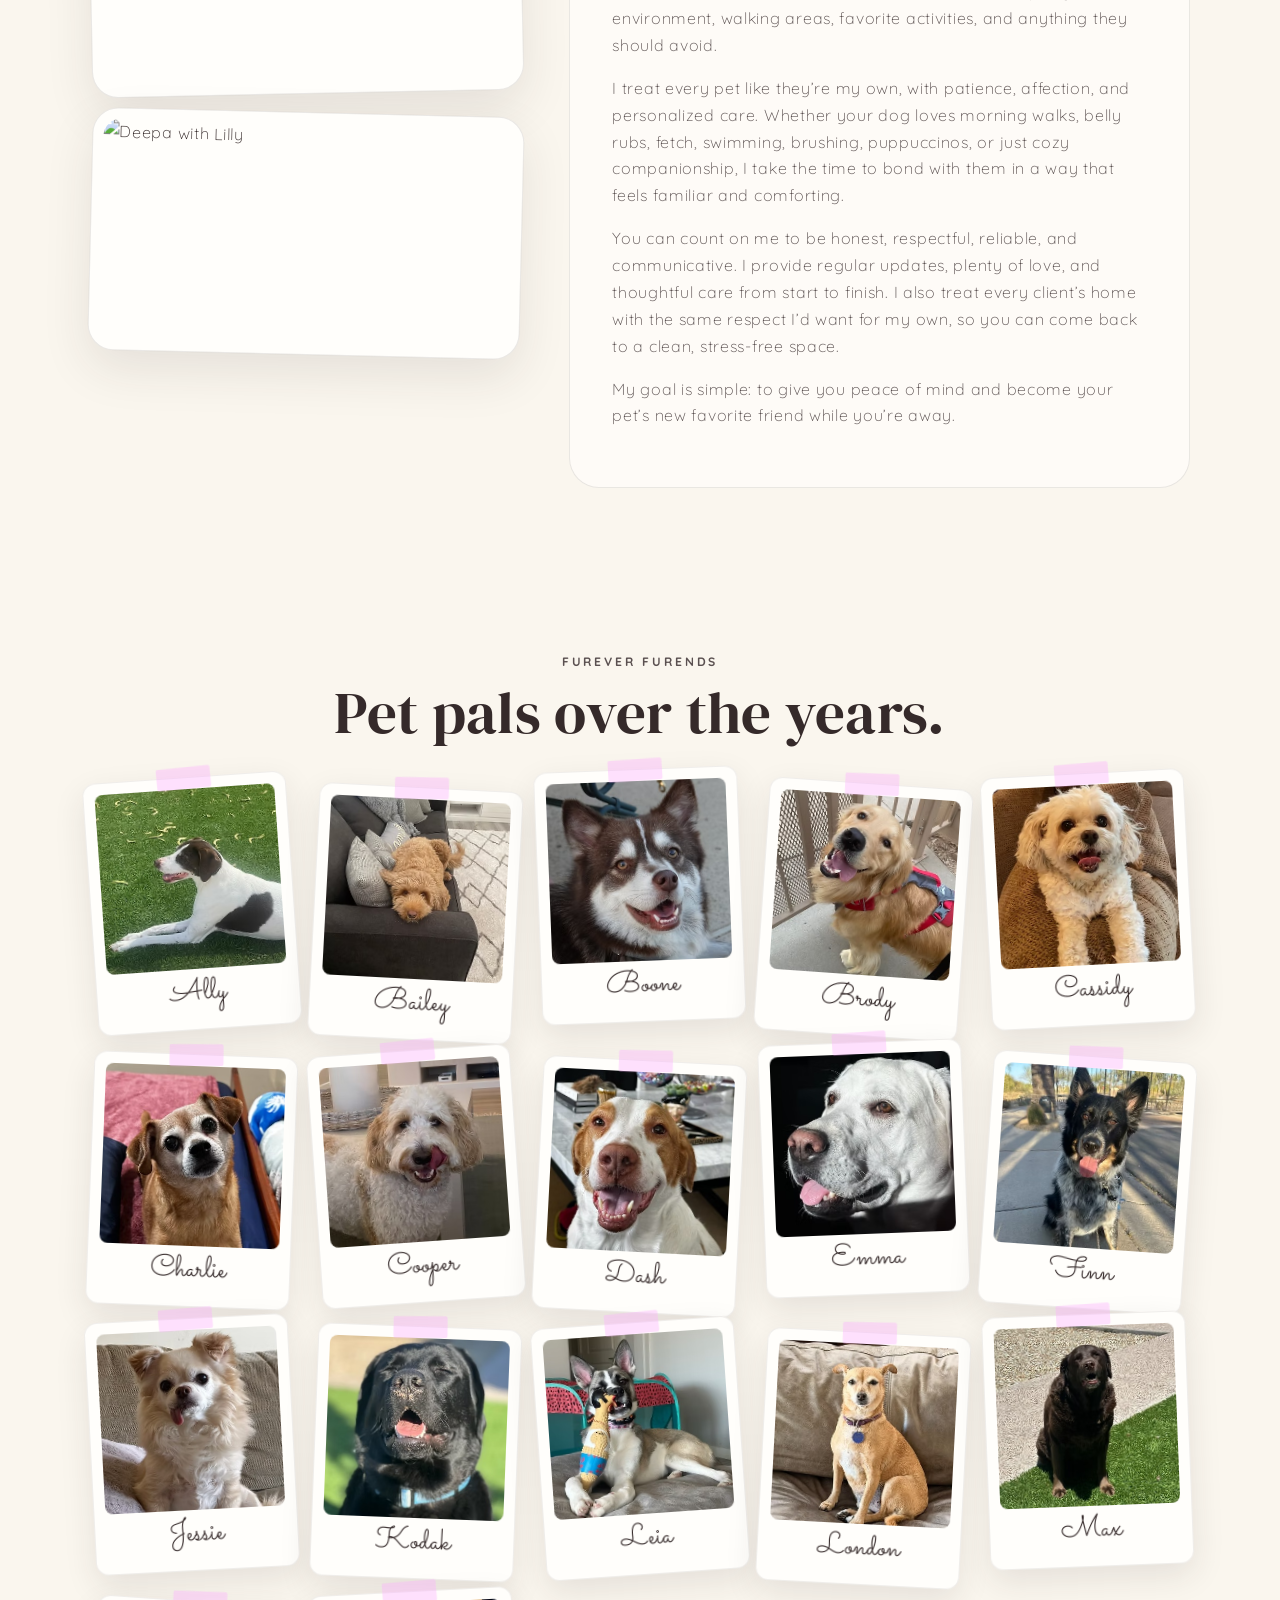
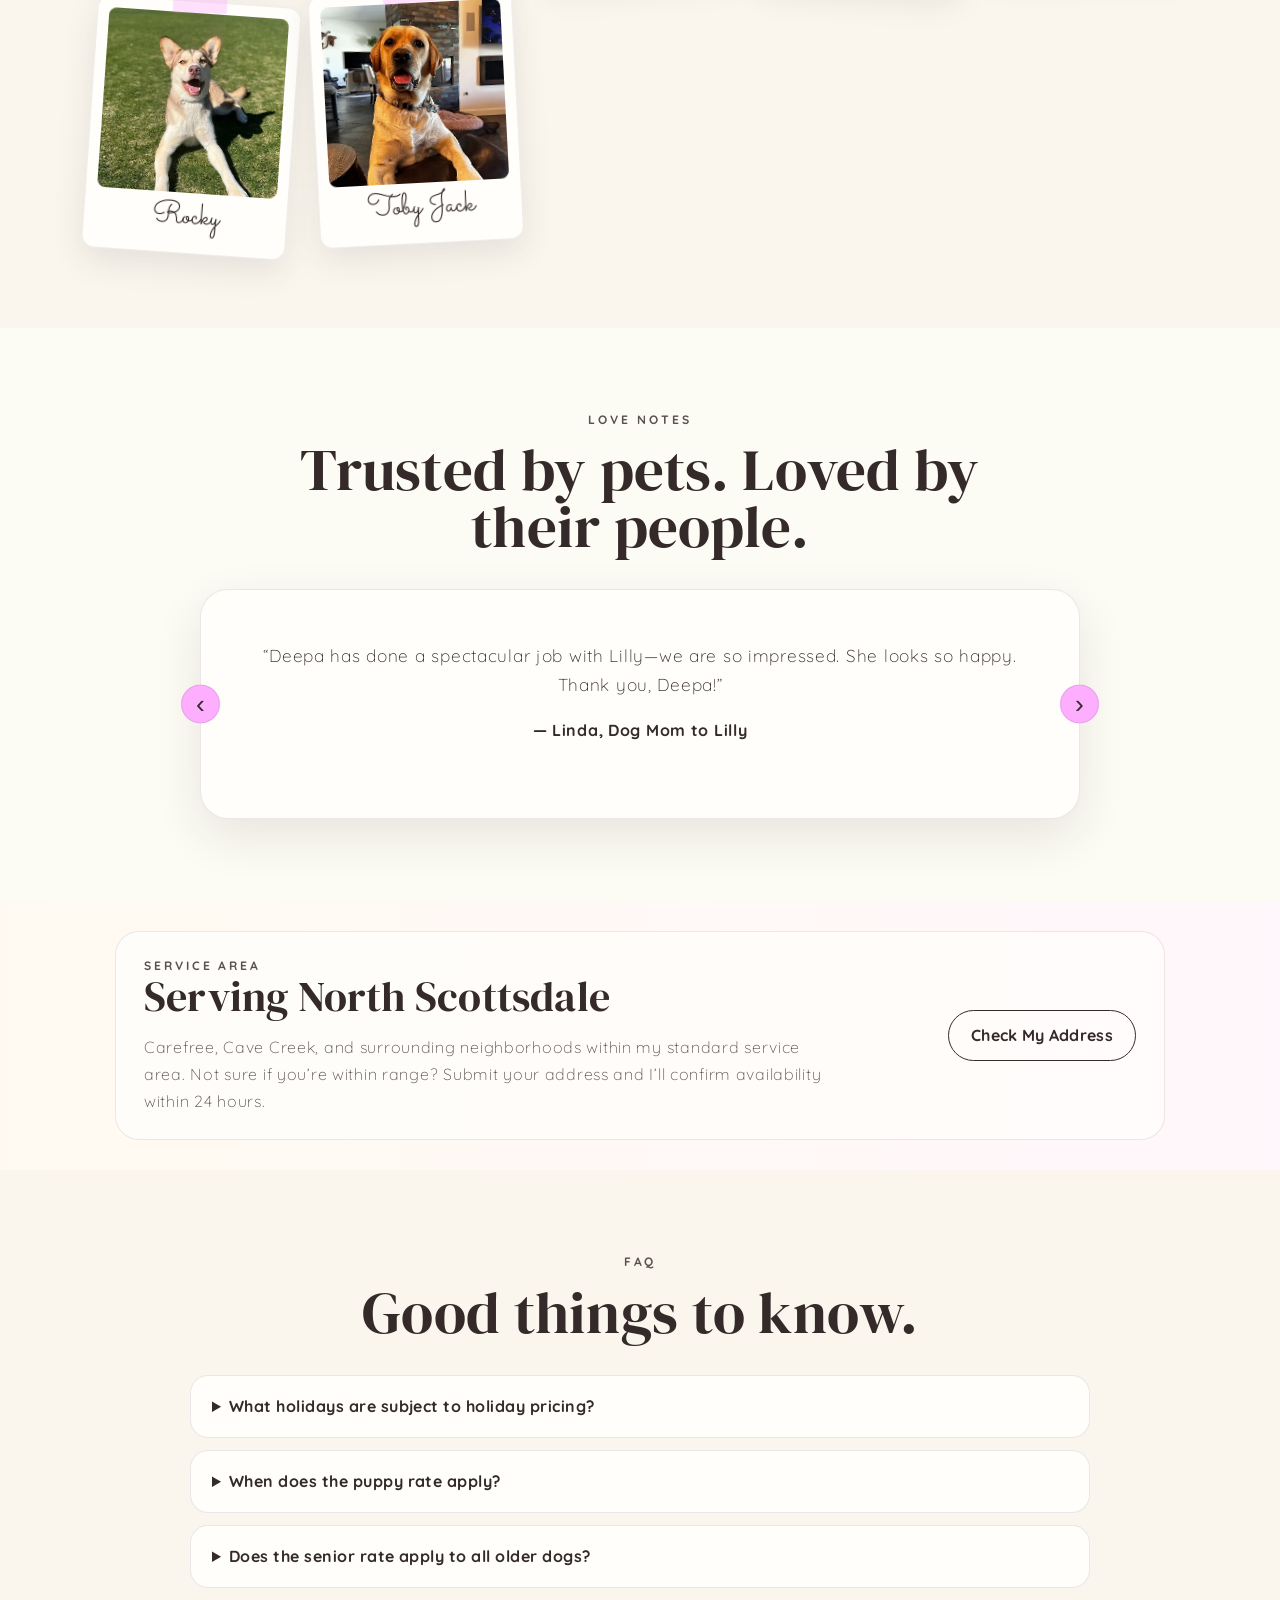
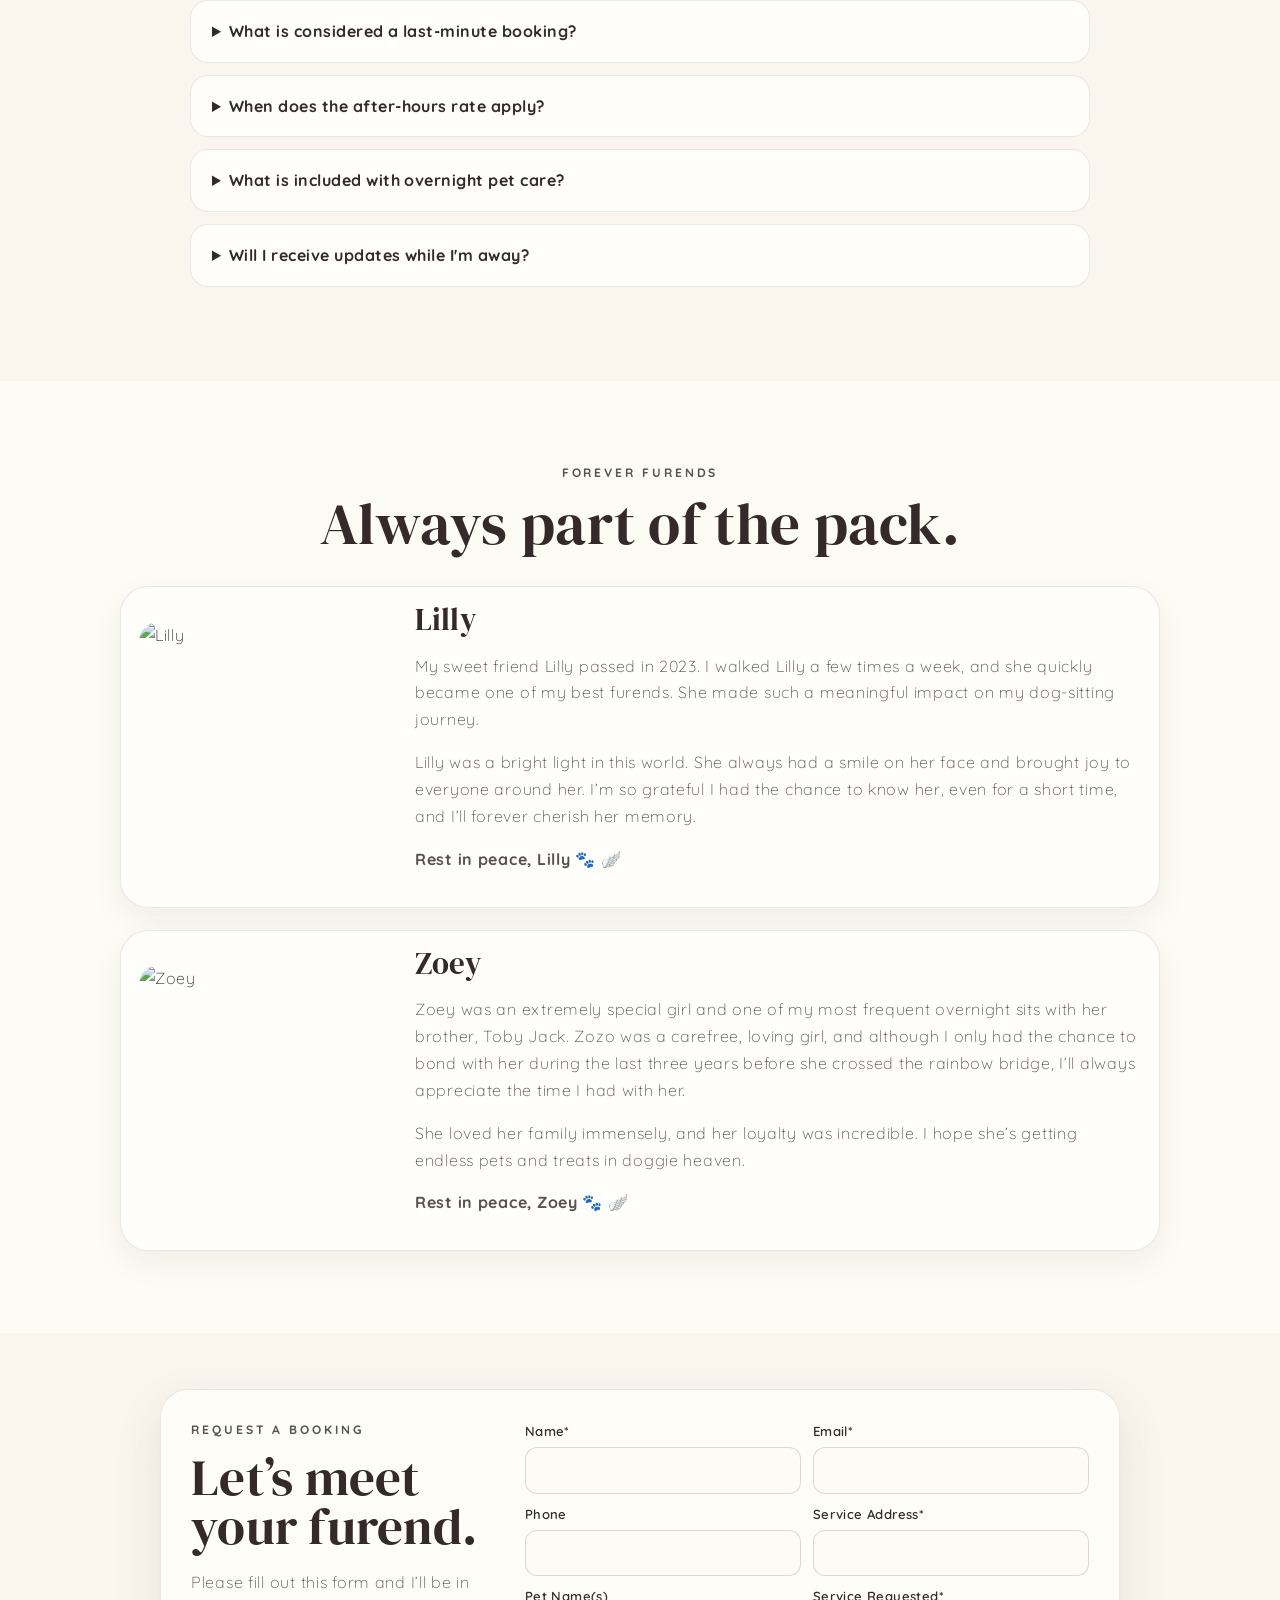
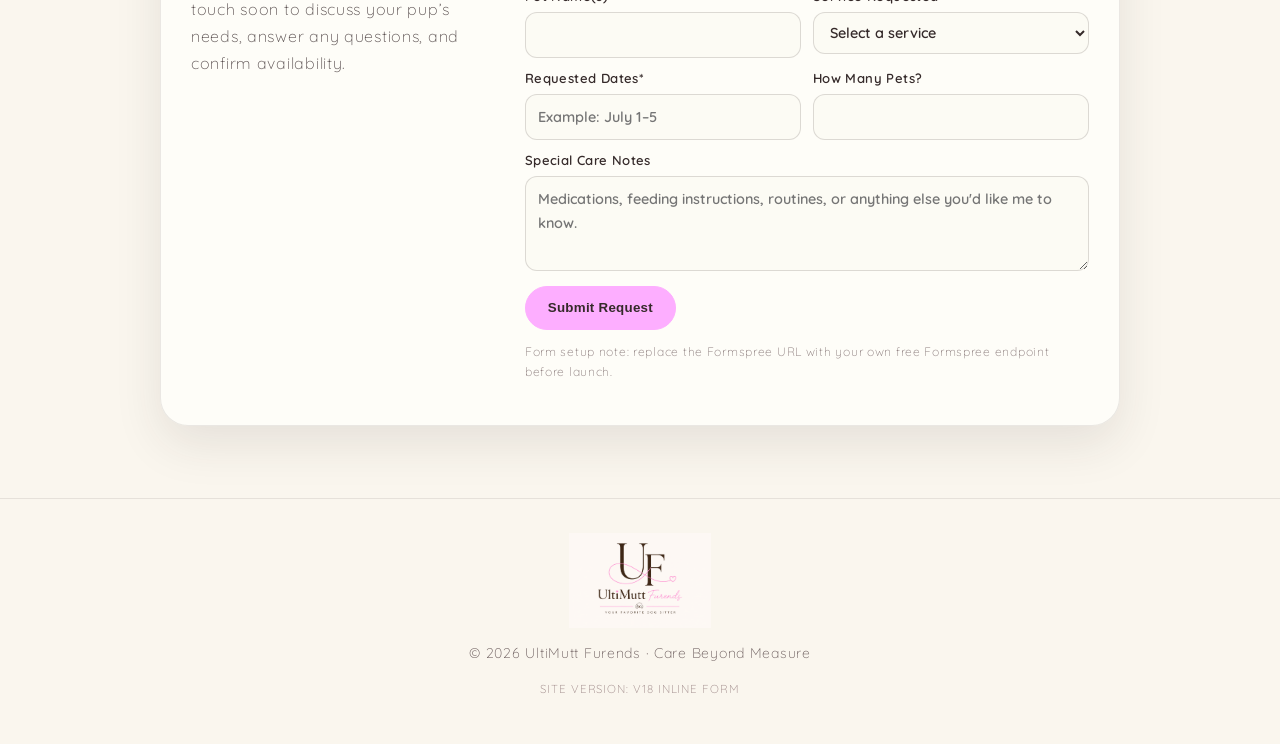
==== commit af792e52: "Add files via upload" ====
--- a/index.html
+++ b/index.html
@@ -14,7 +14,7 @@
   <link rel="stylesheet" href="./style.css?v=16" />
 </head>
 <body>
-  <!-- ULTIMUTT_V17_FORM_SUCCESS -->
+  <!-- ULTIMUTT_V18_INLINE_FORM -->
   <div class="paw-field" aria-hidden="true">
     <span>🐾</span><span>🐾</span><span>🐾</span><span>🐾</span><span>🐾</span>
     <span>🐾</span><span>🐾</span><span>🐾</span><span>🐾</span><span>🐾</span>
@@ -245,9 +245,9 @@
         <div class="booking-intro">
           <p class="eyebrow">Request a Booking</p>
           <h2>Let’s meet your furend.</h2>
-          <p>Tell me the basics and I’ll review your request, confirm service area availability, and respond within 24 hours.</p>
-        </div>
-        <form name="booking-request" method="POST" action="/success.html" data-netlify="true" netlify-honeypot="bot-field" class="booking-form">
+          <p>Please fill out this form and I’ll be in touch soon to discuss your pup’s needs, answer any questions, and confirm availability.</p>
+        </div>
+        <form id="booking-form" name="booking-request" method="POST" data-netlify="true" netlify-honeypot="bot-field" class="booking-form">
           <input type="hidden" name="form-name" value="booking-request">
           <p class="hidden" style="display:none;">
             <label>Don’t fill this out: <input name="bot-field"></label>
@@ -281,13 +281,18 @@
           <button class="btn primary" type="submit">Submit Request</button>
           <p class="form-note">Form setup note: replace the Formspree URL with your own free Formspree endpoint before launch.</p>
         </form>
+        <div id="form-success" class="form-success-message" aria-live="polite">
+          <div class="success-icon">🐾</div>
+          <h3>Thanks, Furend!</h3>
+          <p>Your booking request has been received. I’ll be in touch soon to discuss your pup’s needs and confirm availability.</p>
+        </div>
       </div>
     </section>
   </main>
 
   <footer>
     <img src="./assets/logo.png" alt="UltiMutt Furends logo">
-    <p>© <span id="year"></span> UltiMutt Furends · Care Beyond Measure</p><p class="version-marker">Site version: V17 form success</p>
+    <p>© <span id="year"></span> UltiMutt Furends · Care Beyond Measure</p><p class="version-marker">Site version: V18 inline form</p>
   </footer>
 
   <script src="./script.js?v=16"></script>
--- a/style.css
+++ b/style.css
@@ -482,3 +482,39 @@
 .about-horizontal-card img{
   object-position:center center !important;
 }
+
+
+/* ULTIMUTT V18 inline form confirmation */
+.form-success-message{
+  display:none;
+  margin-top:1.4rem;
+  padding:1.6rem;
+  text-align:center;
+  background:var(--white);
+  border:2px solid rgba(253,174,255,.85);
+  border-radius:24px;
+  box-shadow:0 14px 34px rgba(53,42,42,.08);
+  animation:fadeUp .4s ease;
+}
+.form-success-message.show{
+  display:block;
+}
+.form-success-message h3{
+  margin:.4rem 0 .45rem;
+  font-family:'DM Serif Display',serif;
+  font-size:clamp(2rem,4vw,3rem);
+  line-height:1;
+  color:var(--brown);
+}
+.form-success-message p{
+  max-width:560px;
+  margin:0 auto;
+  color:#5a5050;
+}
+.success-icon{
+  font-size:1.7rem;
+}
+@keyframes fadeUp{
+  from{opacity:0;transform:translateY(14px);}
+  to{opacity:1;transform:translateY(0);}
+}
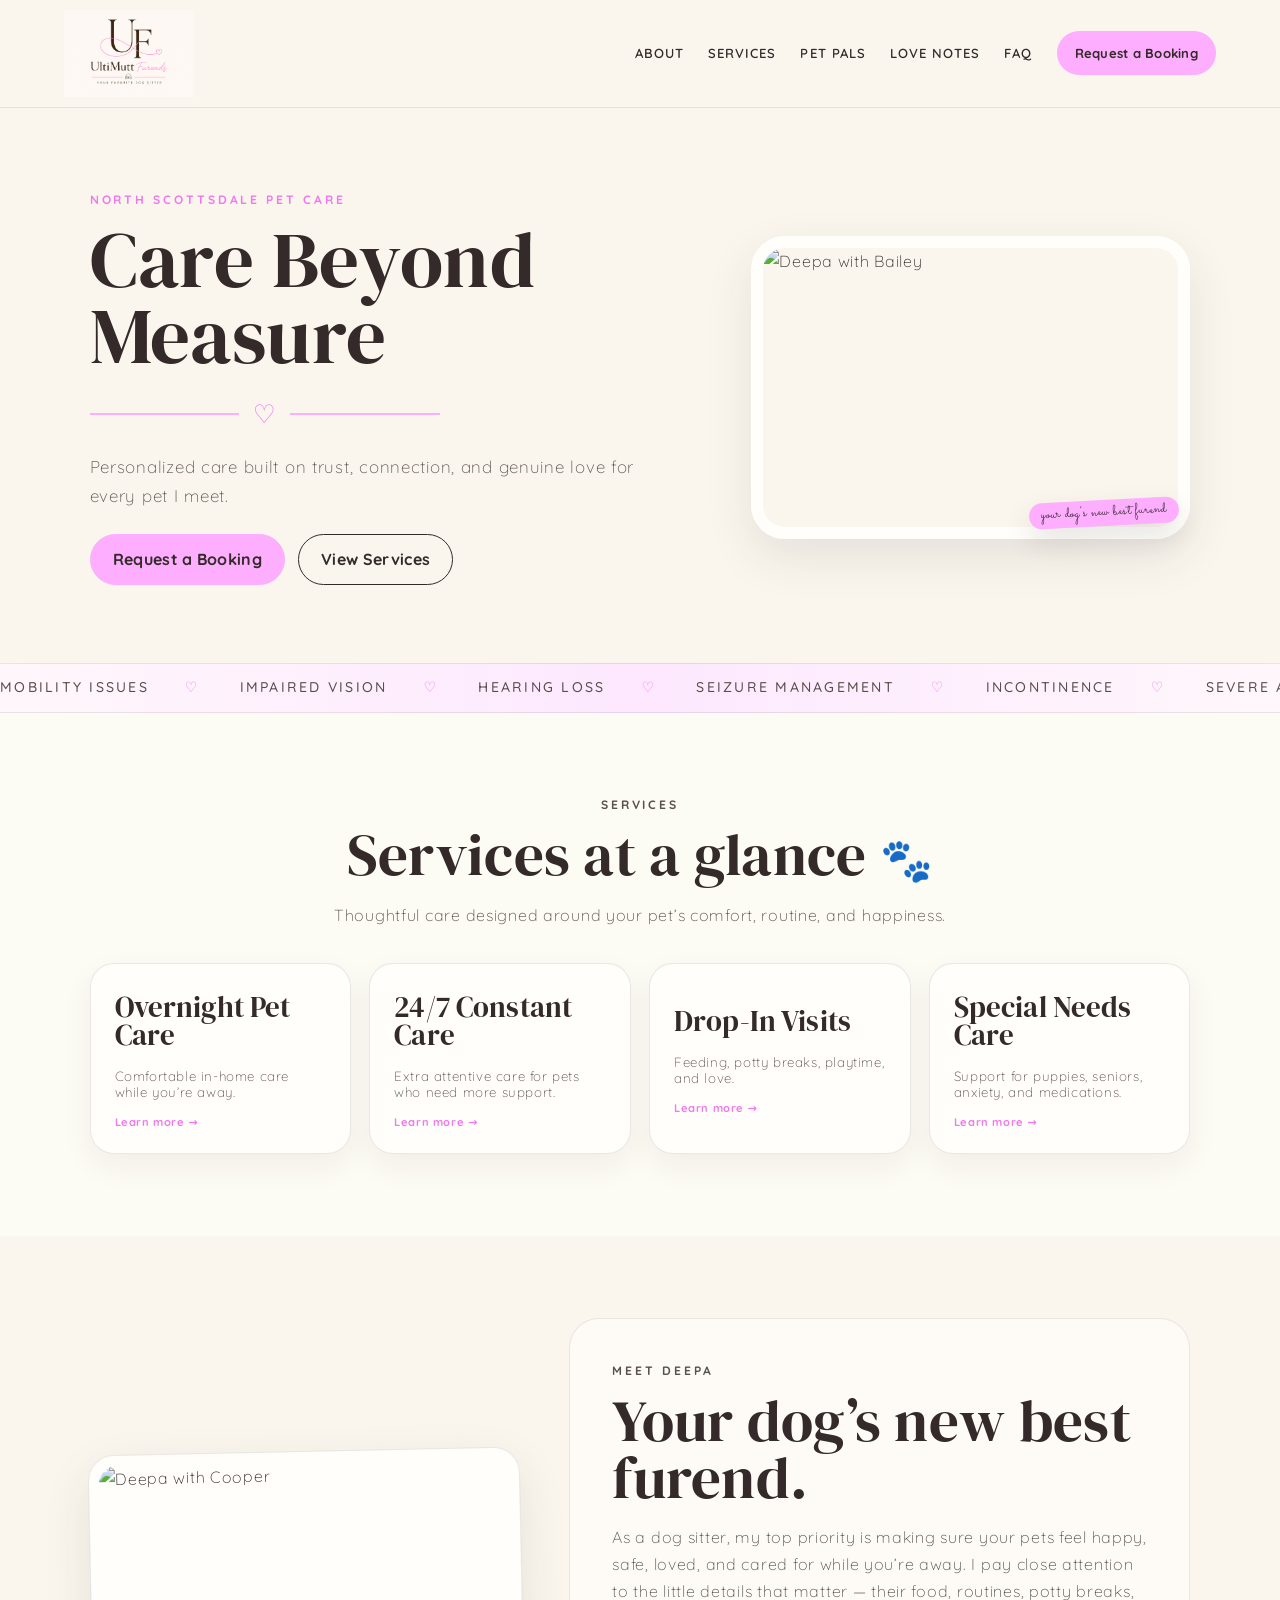
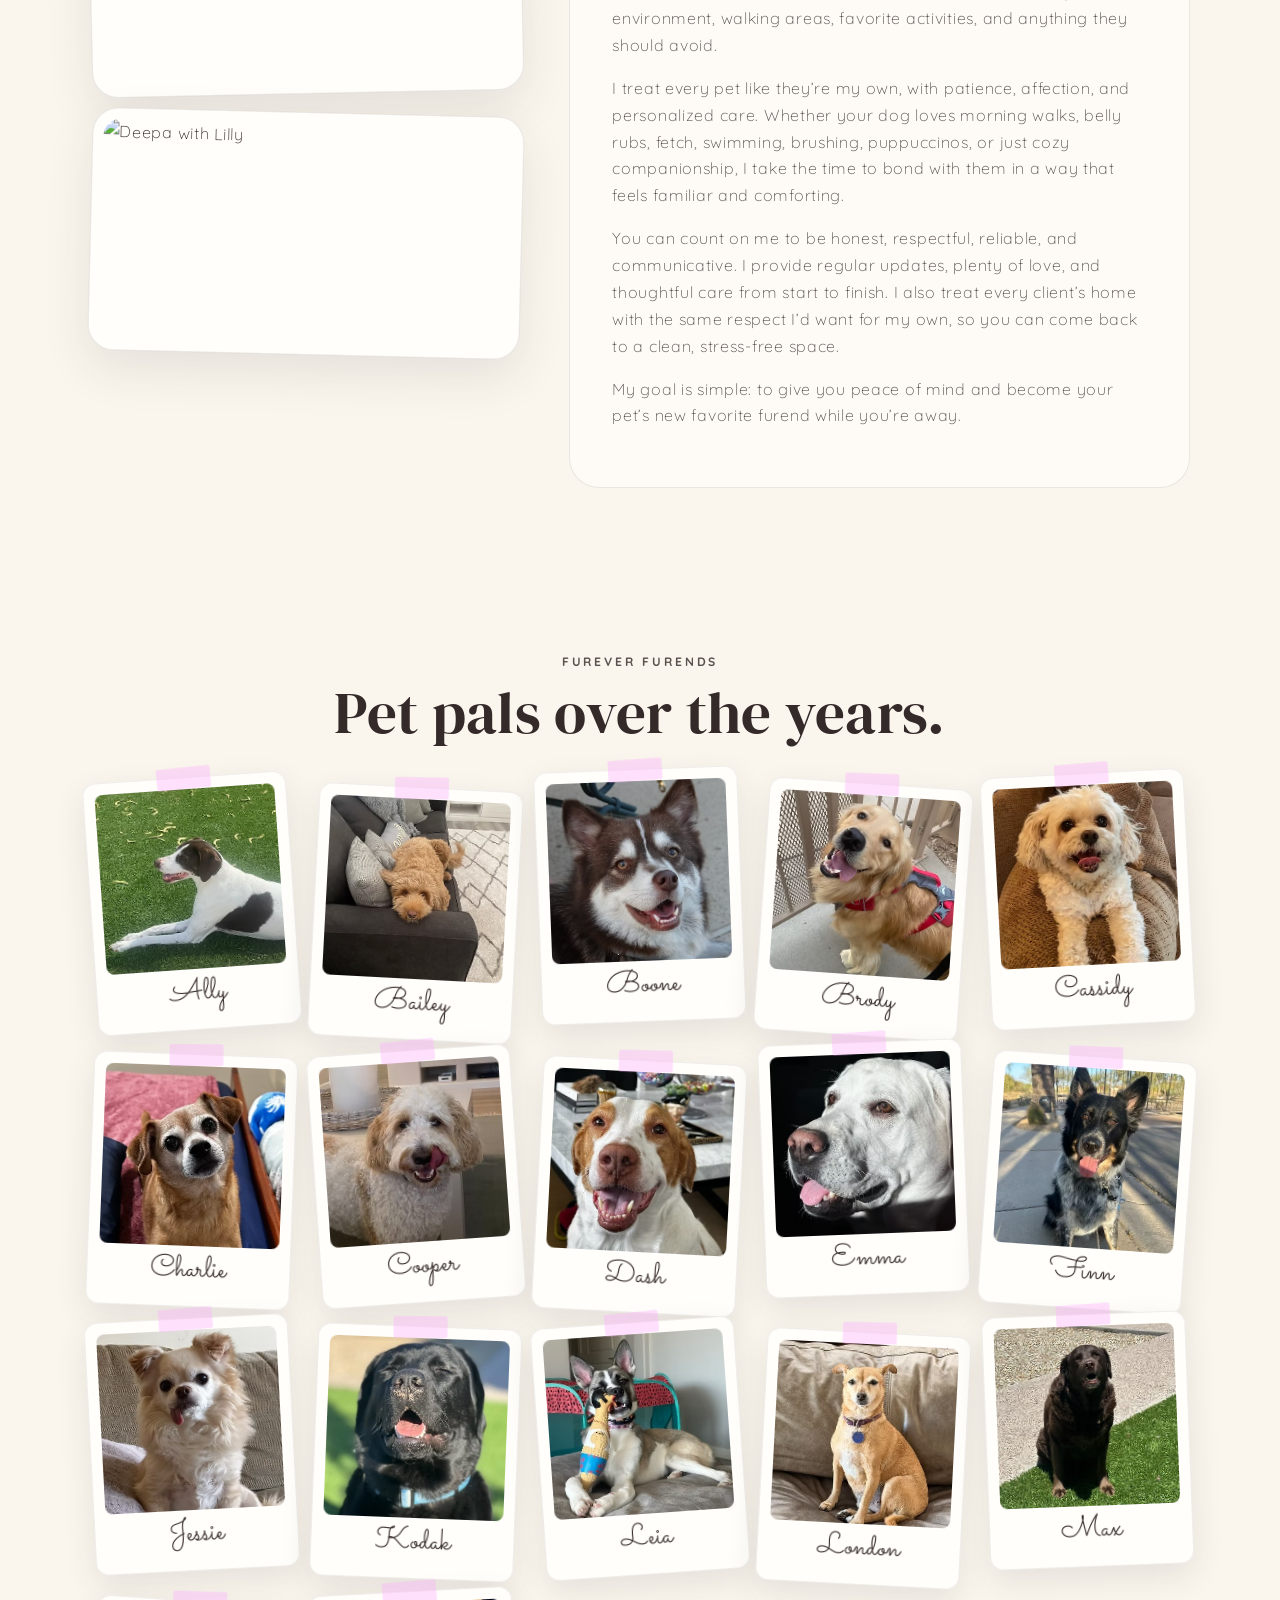
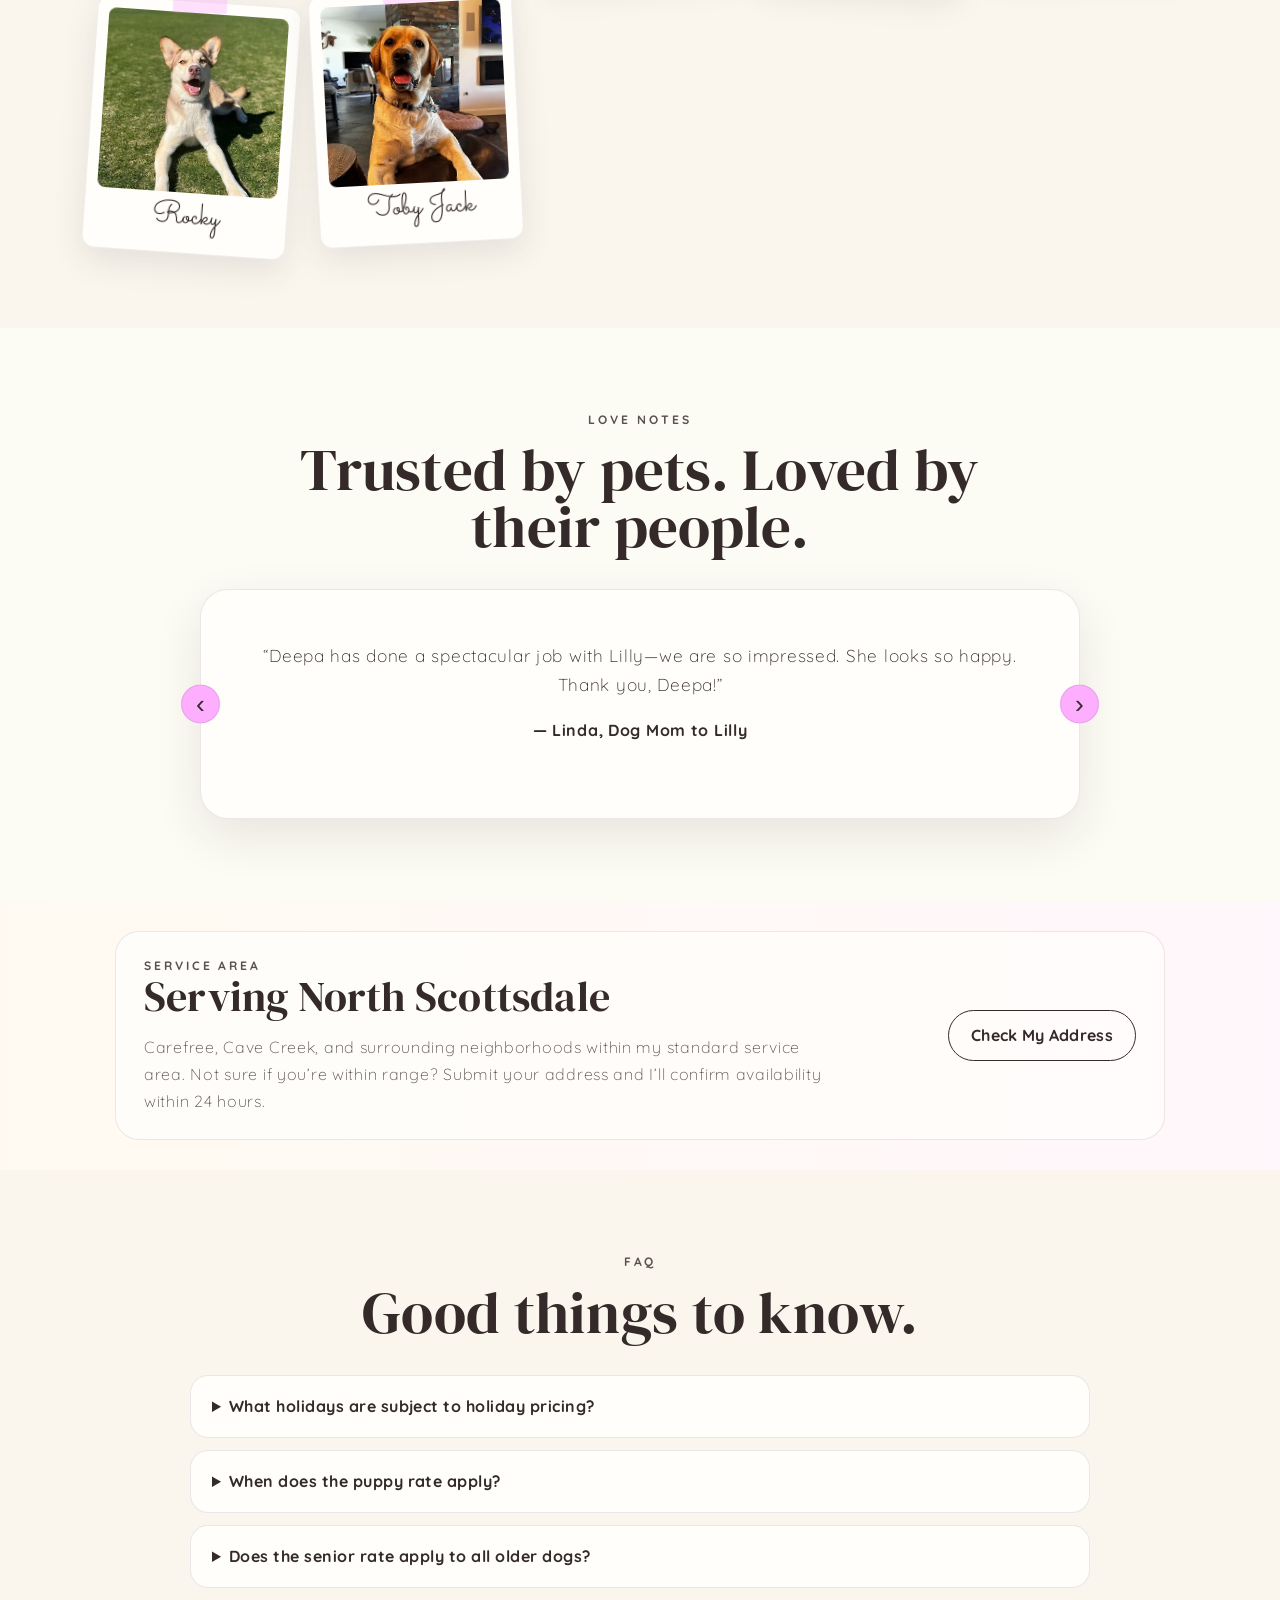
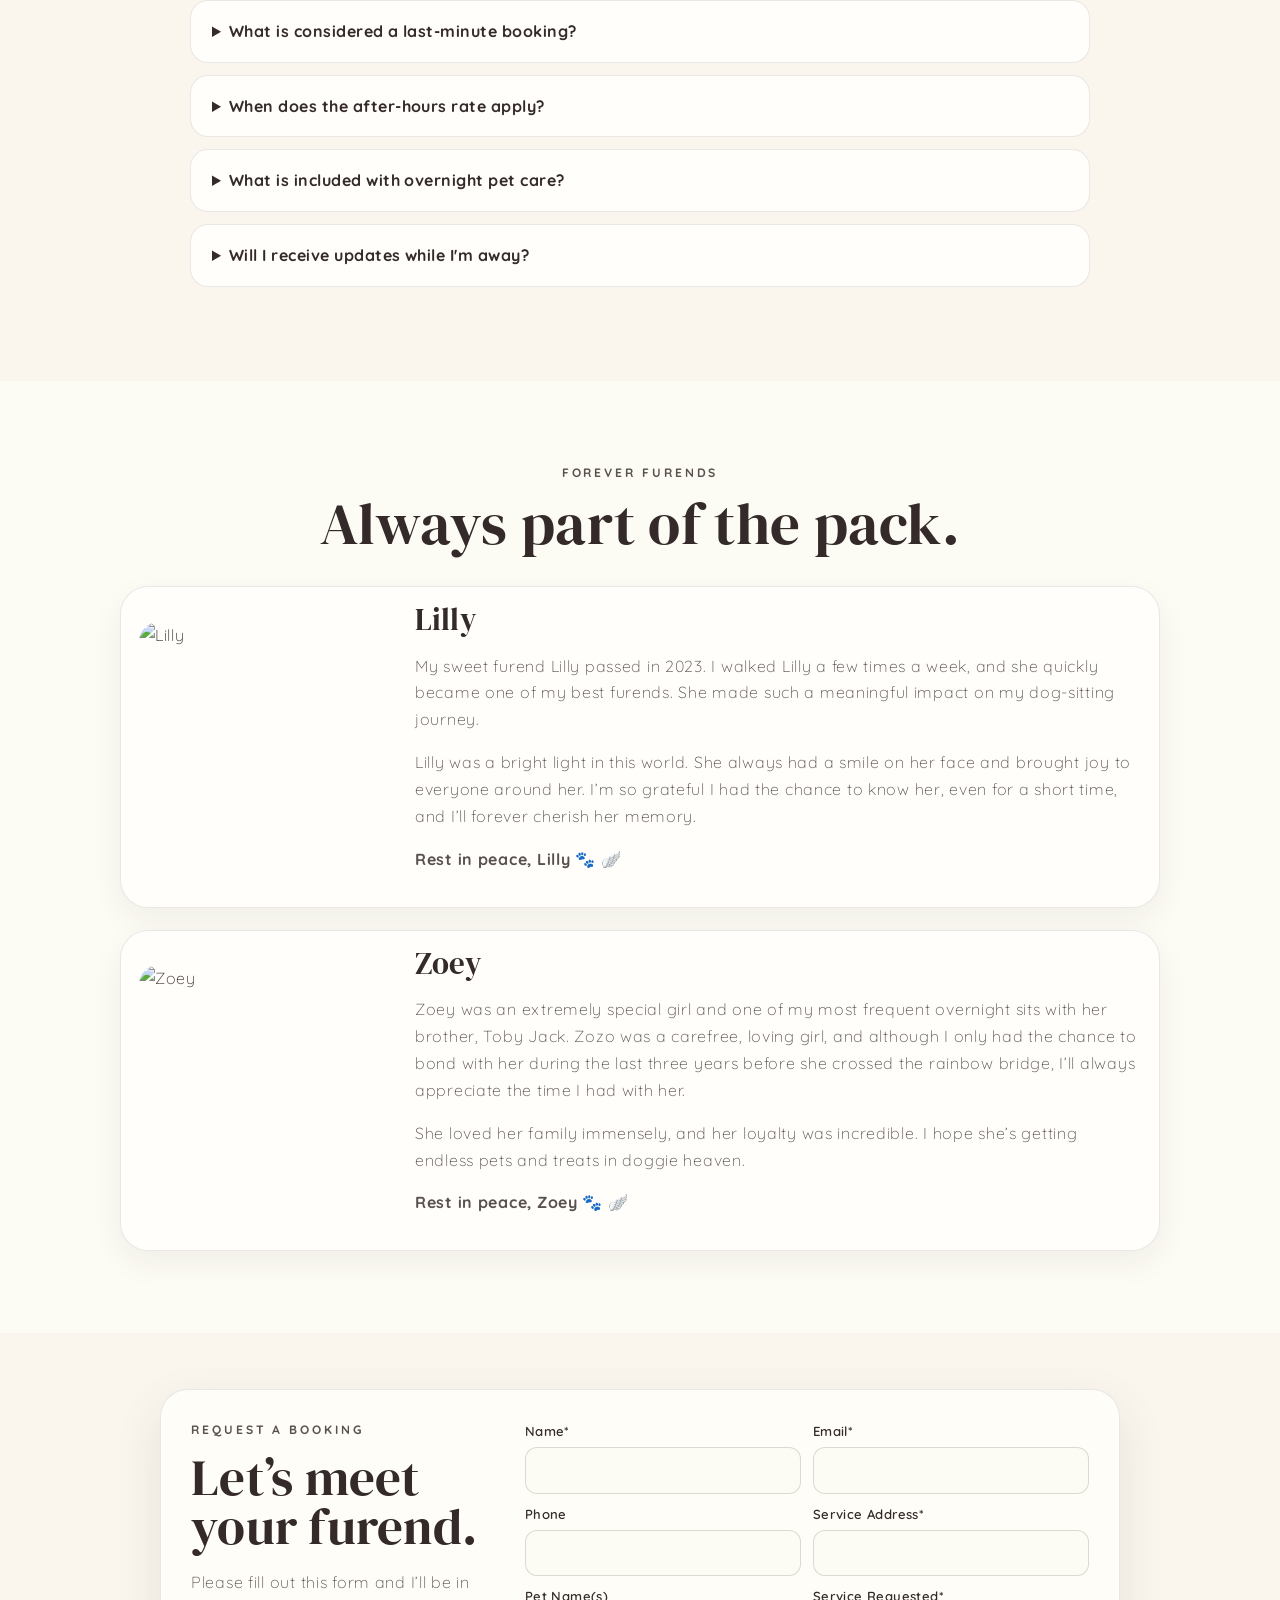
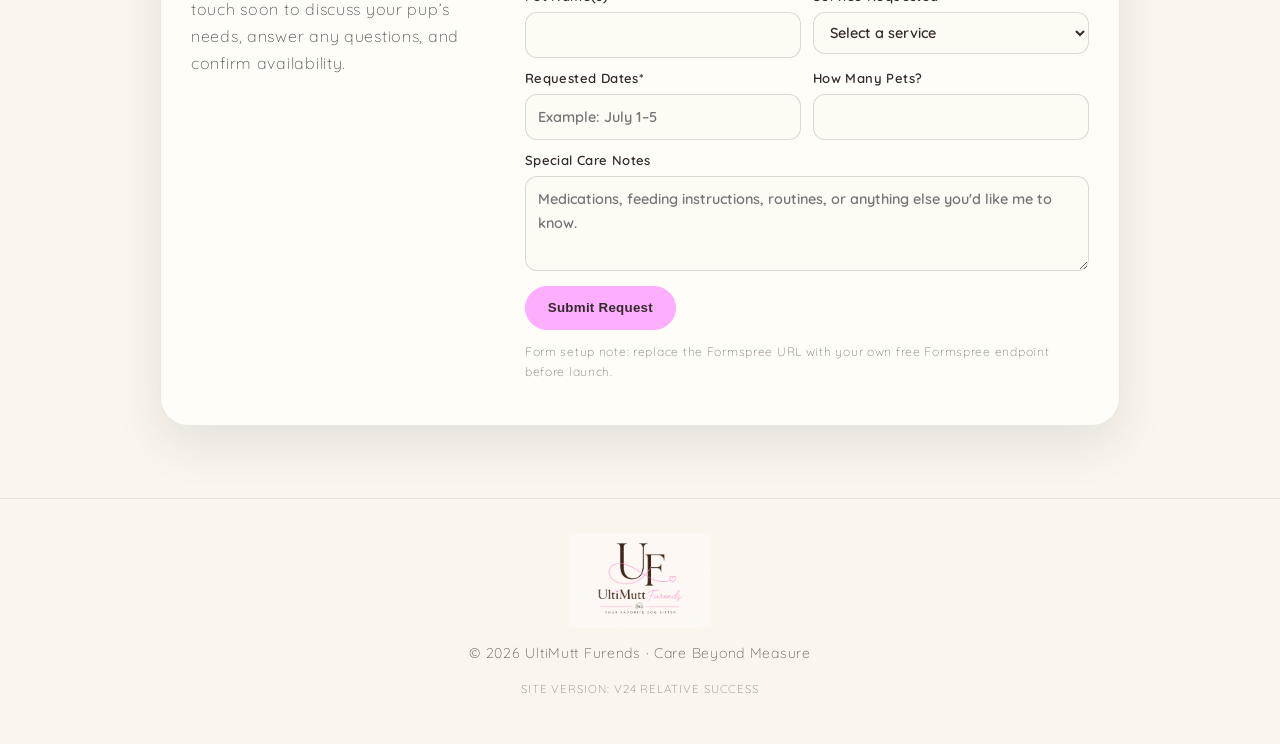
==== commit 8941fa84: "Add files via upload" ====
--- a/index.html
+++ b/index.html
@@ -3,18 +3,18 @@
 <head>
   <meta charset="UTF-8" />
   <meta name="viewport" content="width=device-width, initial-scale=1.0" />
-  <title>UltiMutt Furends ♡ | Care Beyond Measure</title>
+  <title>UltiMutt Furends | Pet Care</title>
   <meta name="description" content="Personalized pet care built on trust, connection, and genuine love for every pet. Serving North Scottsdale." />
-  <link rel="icon" href="./assets/favicon.ico?v=10" sizes="any" />
-  <link rel="icon" type="image/png" href="./assets/favicon.png?v=10" />
-  <link rel="apple-touch-icon" href="./assets/favicon.png?v=10" />
+  <link rel="icon" href="./assets/favicon.ico?v=24" sizes="any" />
+  <link rel="icon" type="image/png" href="./assets/favicon.png?v=24" />
+  <link rel="apple-touch-icon" href="./assets/favicon.png?v=24" />
   <link rel="preconnect" href="https://fonts.googleapis.com">
   <link rel="preconnect" href="https://fonts.gstatic.com" crossorigin>
   <link href="https://fonts.googleapis.com/css2?family=DM+Serif+Display:ital@0;1&family=Quicksand:wght@300;400;500;600;700&family=Sacramento&display=swap" rel="stylesheet">
-  <link rel="stylesheet" href="./style.css?v=16" />
+  <link rel="stylesheet" href="./style.css?v=24" />
 </head>
 <body>
-  <!-- ULTIMUTT_V18_INLINE_FORM -->
+  <!-- ULTIMUTT_V24_RELATIVE_SUCCESS -->
   <div class="paw-field" aria-hidden="true">
     <span>🐾</span><span>🐾</span><span>🐾</span><span>🐾</span><span>🐾</span>
     <span>🐾</span><span>🐾</span><span>🐾</span><span>🐾</span><span>🐾</span>
@@ -51,7 +51,7 @@
       </div>
       <div class="hero-visual hero-banner reveal">
         <img src="./assets/hero-bailey.jpg" alt="Deepa with Bailey">
-        <div class="hero-badge">your dog’s new best friend</div>
+        <div class="hero-badge">your dog’s new best furend</div>
       </div>
     </section>
 
@@ -117,11 +117,11 @@
       </div>
       <div class="copy-block reveal">
         <p class="eyebrow">Meet Deepa</p>
-        <h2>Your dog’s new best friend.</h2>
+        <h2>Your dog’s new best furend.</h2>
         <p>As a dog sitter, my top priority is making sure your pets feel happy, safe, loved, and cared for while you’re away. I pay close attention to the little details that matter — their food, routines, potty breaks, environment, walking areas, favorite activities, and anything they should avoid.</p>
         <p>I treat every pet like they’re my own, with patience, affection, and personalized care. Whether your dog loves morning walks, belly rubs, fetch, swimming, brushing, puppuccinos, or just cozy companionship, I take the time to bond with them in a way that feels familiar and comforting.</p>
         <p>You can count on me to be honest, respectful, reliable, and communicative. I provide regular updates, plenty of love, and thoughtful care from start to finish. I also treat every client’s home with the same respect I’d want for my own, so you can come back to a clean, stress-free space.</p>
-        <p>My goal is simple: to give you peace of mind and become your pet’s new favorite friend while you’re away.</p>
+        <p>My goal is simple: to give you peace of mind and become your pet’s new favorite furend while you’re away.</p>
       </div>
     </section>
 
@@ -223,7 +223,7 @@
           <img src="./assets/lilly.jpg" alt="Lilly">
           <div>
             <h3>Lilly</h3>
-            <p>My sweet friend Lilly passed in 2023. I walked Lilly a few times a week, and she quickly became one of my best furends. She made such a meaningful impact on my dog-sitting journey.</p>
+            <p>My sweet furend Lilly passed in 2023. I walked Lilly a few times a week, and she quickly became one of my best furends. She made such a meaningful impact on my dog-sitting journey.</p>
             <p>Lilly was a bright light in this world. She always had a smile on her face and brought joy to everyone around her. I’m so grateful I had the chance to know her, even for a short time, and I’ll forever cherish her memory.</p>
             <p><strong>Rest in peace, Lilly 🐾 🪽</strong></p>
           </div>
@@ -247,7 +247,7 @@
           <h2>Let’s meet your furend.</h2>
           <p>Please fill out this form and I’ll be in touch soon to discuss your pup’s needs, answer any questions, and confirm availability.</p>
         </div>
-        <form id="booking-form" name="booking-request" method="POST" data-netlify="true" netlify-honeypot="bot-field" class="booking-form">
+        <form name="booking-request" method="POST" action="success.html" data-netlify="true" netlify-honeypot="bot-field" class="booking-form">
           <input type="hidden" name="form-name" value="booking-request">
           <p class="hidden" style="display:none;">
             <label>Don’t fill this out: <input name="bot-field"></label>
@@ -281,20 +281,19 @@
           <button class="btn primary" type="submit">Submit Request</button>
           <p class="form-note">Form setup note: replace the Formspree URL with your own free Formspree endpoint before launch.</p>
         </form>
-        <div id="form-success" class="form-success-message" aria-live="polite">
+                <div id="form-success" class="form-success-message" aria-live="polite">
           <div class="success-icon">🐾</div>
           <h3>Thanks, Furend!</h3>
           <p>Your booking request has been received. I’ll be in touch soon to discuss your pup’s needs and confirm availability.</p>
         </div>
-      </div>
     </section>
   </main>
 
   <footer>
     <img src="./assets/logo.png" alt="UltiMutt Furends logo">
-    <p>© <span id="year"></span> UltiMutt Furends · Care Beyond Measure</p><p class="version-marker">Site version: V18 inline form</p>
+    <p>© <span id="year"></span> UltiMutt Furends · Care Beyond Measure</p><p class="version-marker">Site version: V24 relative success</p>
   </footer>
 
-  <script src="./script.js?v=16"></script>
+  <script src="./script.js?v=24"></script>
 </body>
 </html>
--- a/style.css
+++ b/style.css
@@ -484,11 +484,11 @@
 }
 
 
-/* ULTIMUTT V18 inline form confirmation */
+/* ULTIMUTT V19 inline confirmation */
 .form-success-message{
   display:none;
   margin-top:1.4rem;
-  padding:1.6rem;
+  padding:1.45rem 1.6rem;
   text-align:center;
   background:var(--white);
   border:2px solid rgba(253,174,255,.85);
@@ -500,7 +500,7 @@
   display:block;
 }
 .form-success-message h3{
-  margin:.4rem 0 .45rem;
+  margin:.35rem 0 .45rem;
   font-family:'DM Serif Display',serif;
   font-size:clamp(2rem,4vw,3rem);
   line-height:1;
@@ -518,3 +518,43 @@
   from{opacity:0;transform:translateY(14px);}
   to{opacity:1;transform:translateY(0);}
 }
+
+
+/* ULTIMUTT V21 inline confirmation */
+.form-success-message{
+  display:none;
+  margin-top:1.4rem;
+  padding:1.45rem 1.6rem;
+  text-align:center;
+  background:var(--white);
+  border:2px solid rgba(253,174,255,.85);
+  border-radius:24px;
+  box-shadow:0 14px 34px rgba(53,42,42,.08);
+  animation:fadeUp .4s ease;
+}
+.form-success-message.show{
+  display:block;
+}
+.form-success-message h3{
+  margin:.35rem 0 .45rem;
+  font-family:'DM Serif Display',serif;
+  font-size:clamp(2rem,4vw,3rem);
+  line-height:1;
+  color:var(--brown);
+}
+.form-success-message p{
+  max-width:560px;
+  margin:0 auto;
+  color:#5a5050;
+}
+.success-icon{
+  font-size:1.7rem;
+}
+.booking-form button[disabled]{
+  opacity:.65;
+  cursor:not-allowed;
+}
+@keyframes fadeUp{
+  from{opacity:0;transform:translateY(14px);}
+  to{opacity:1;transform:translateY(0);}
+}
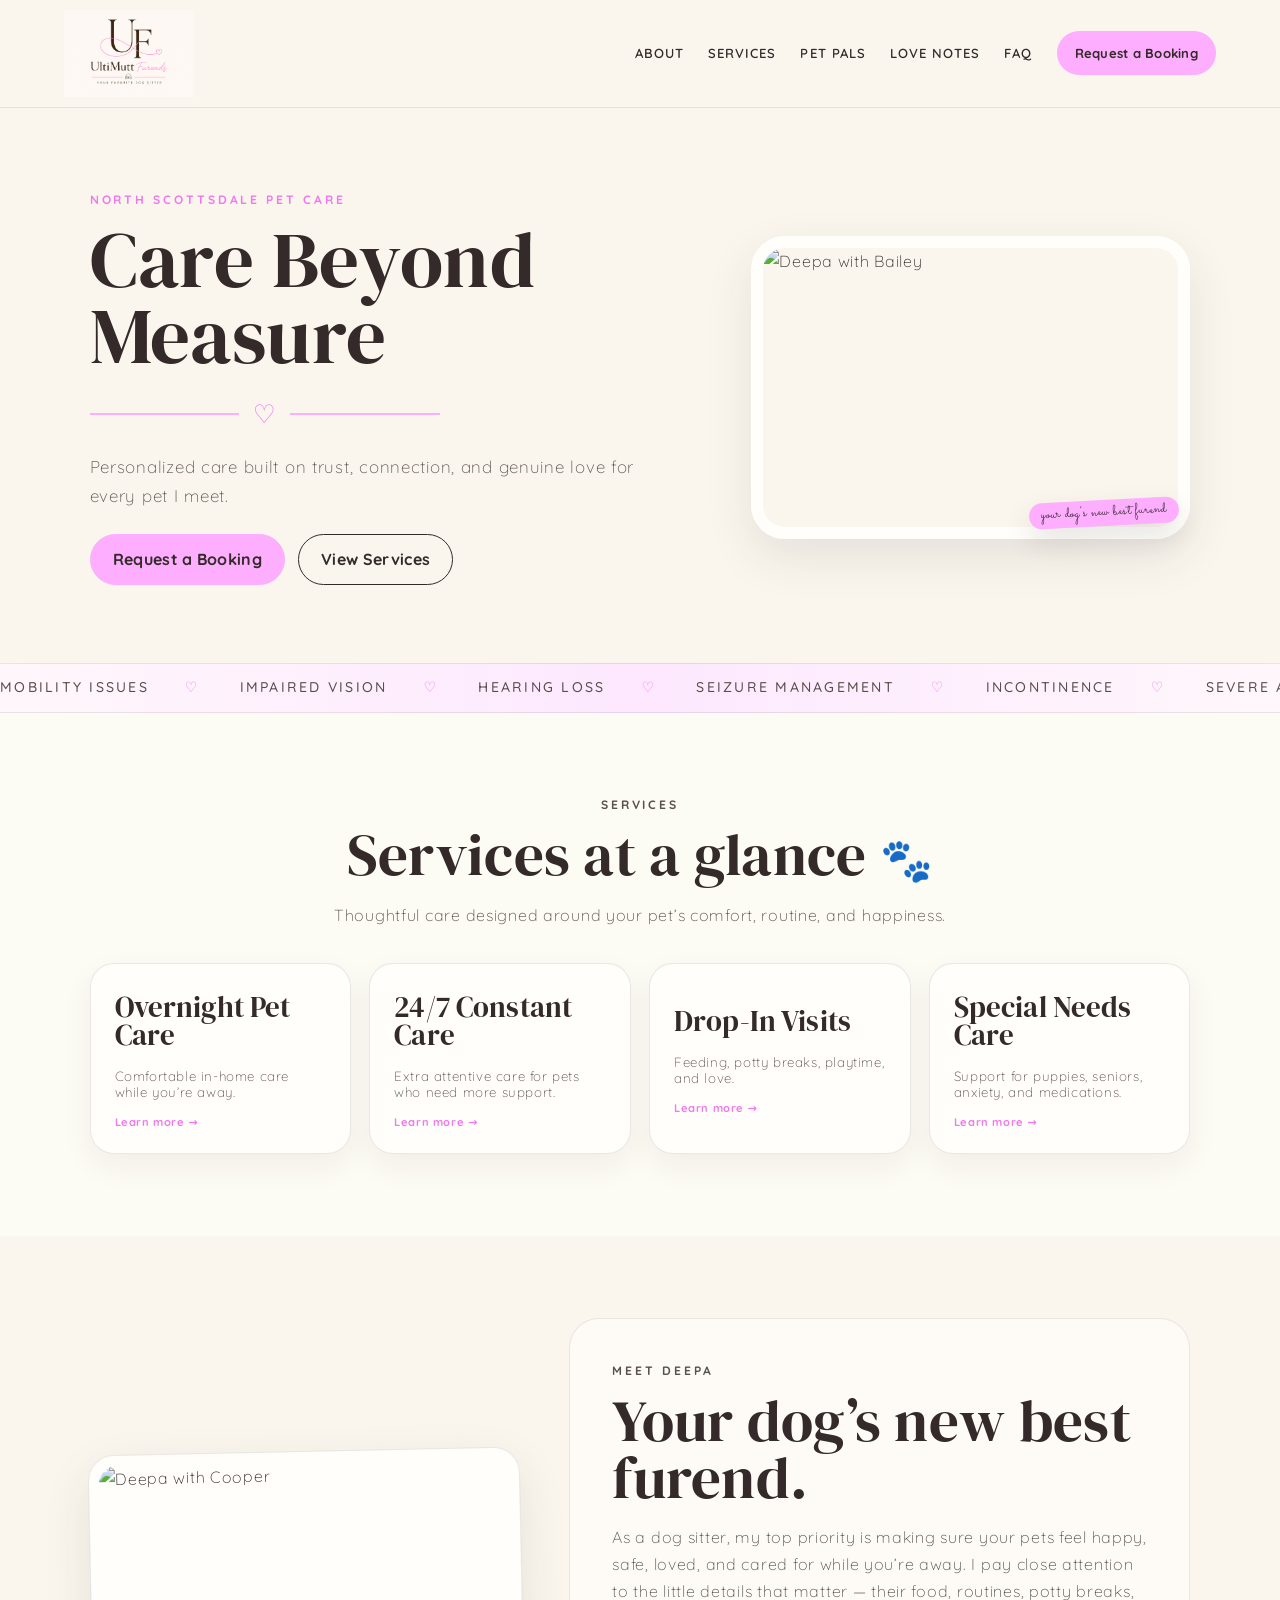
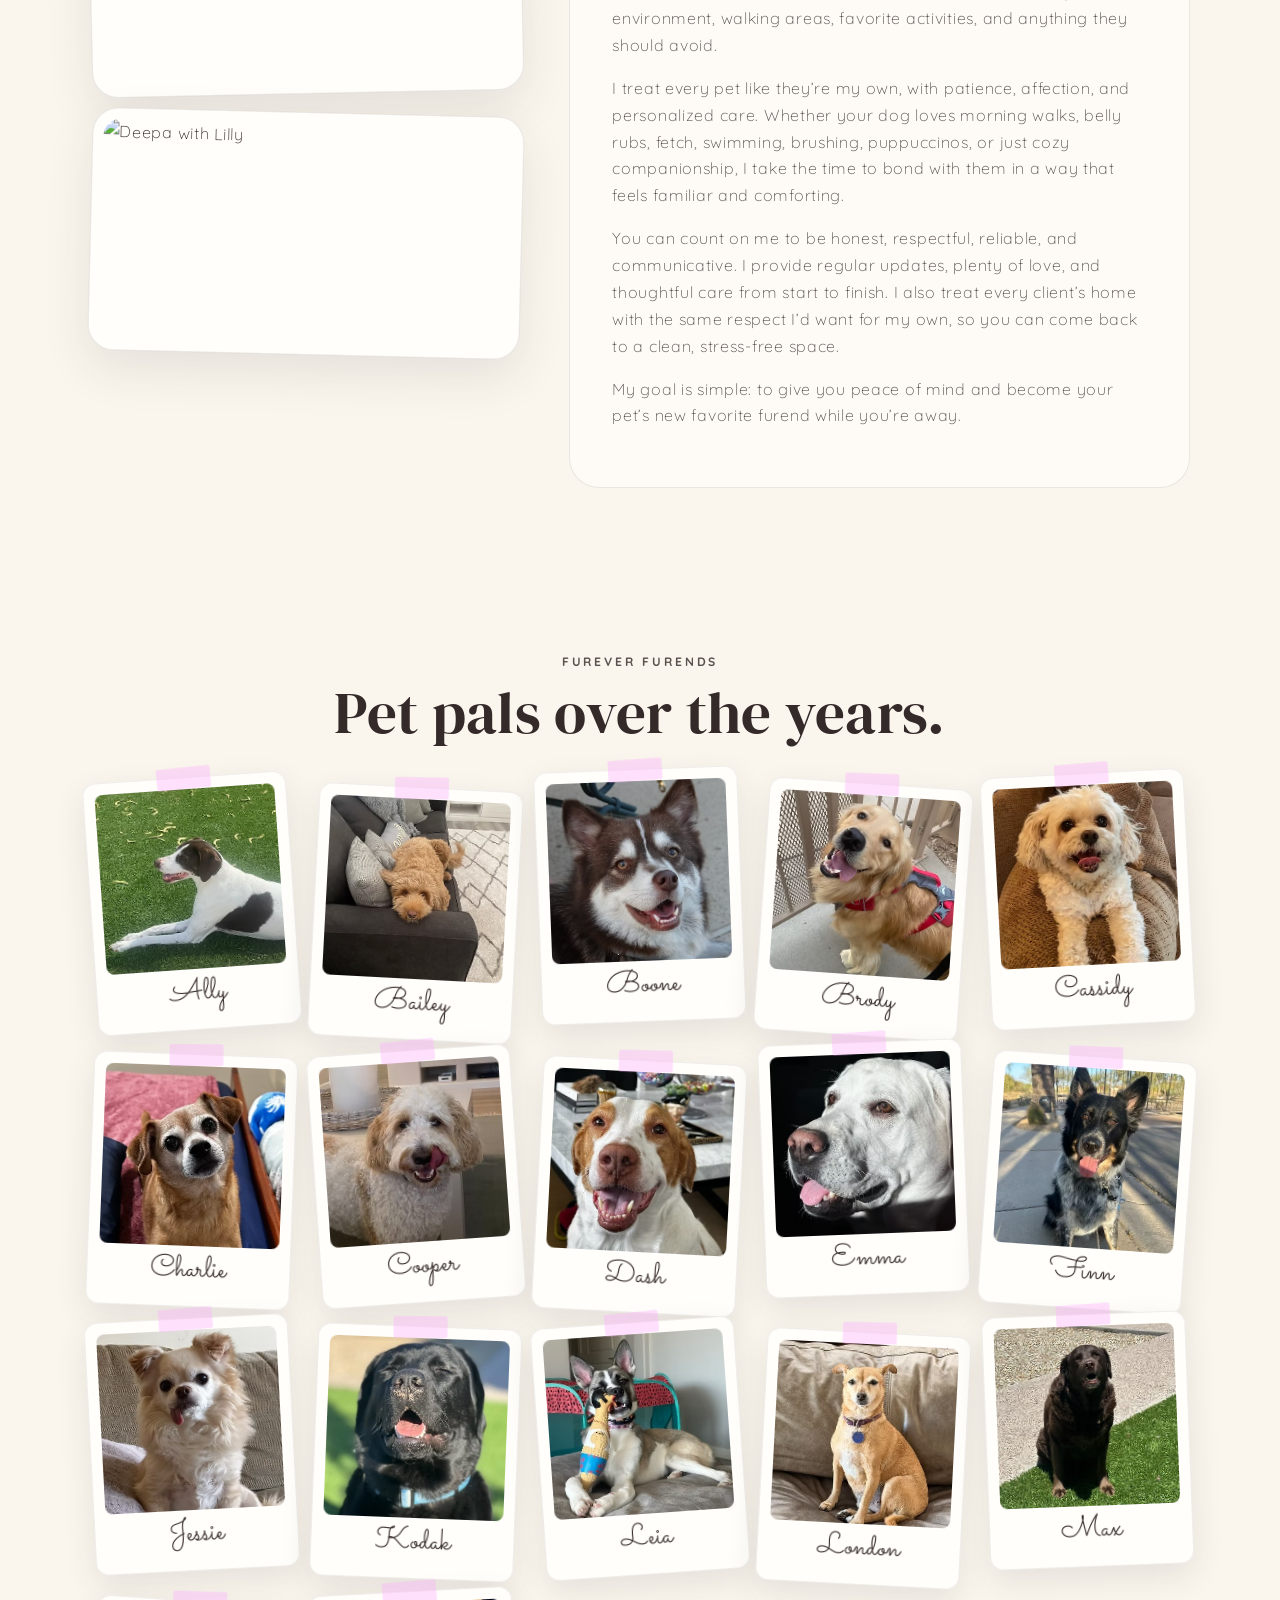
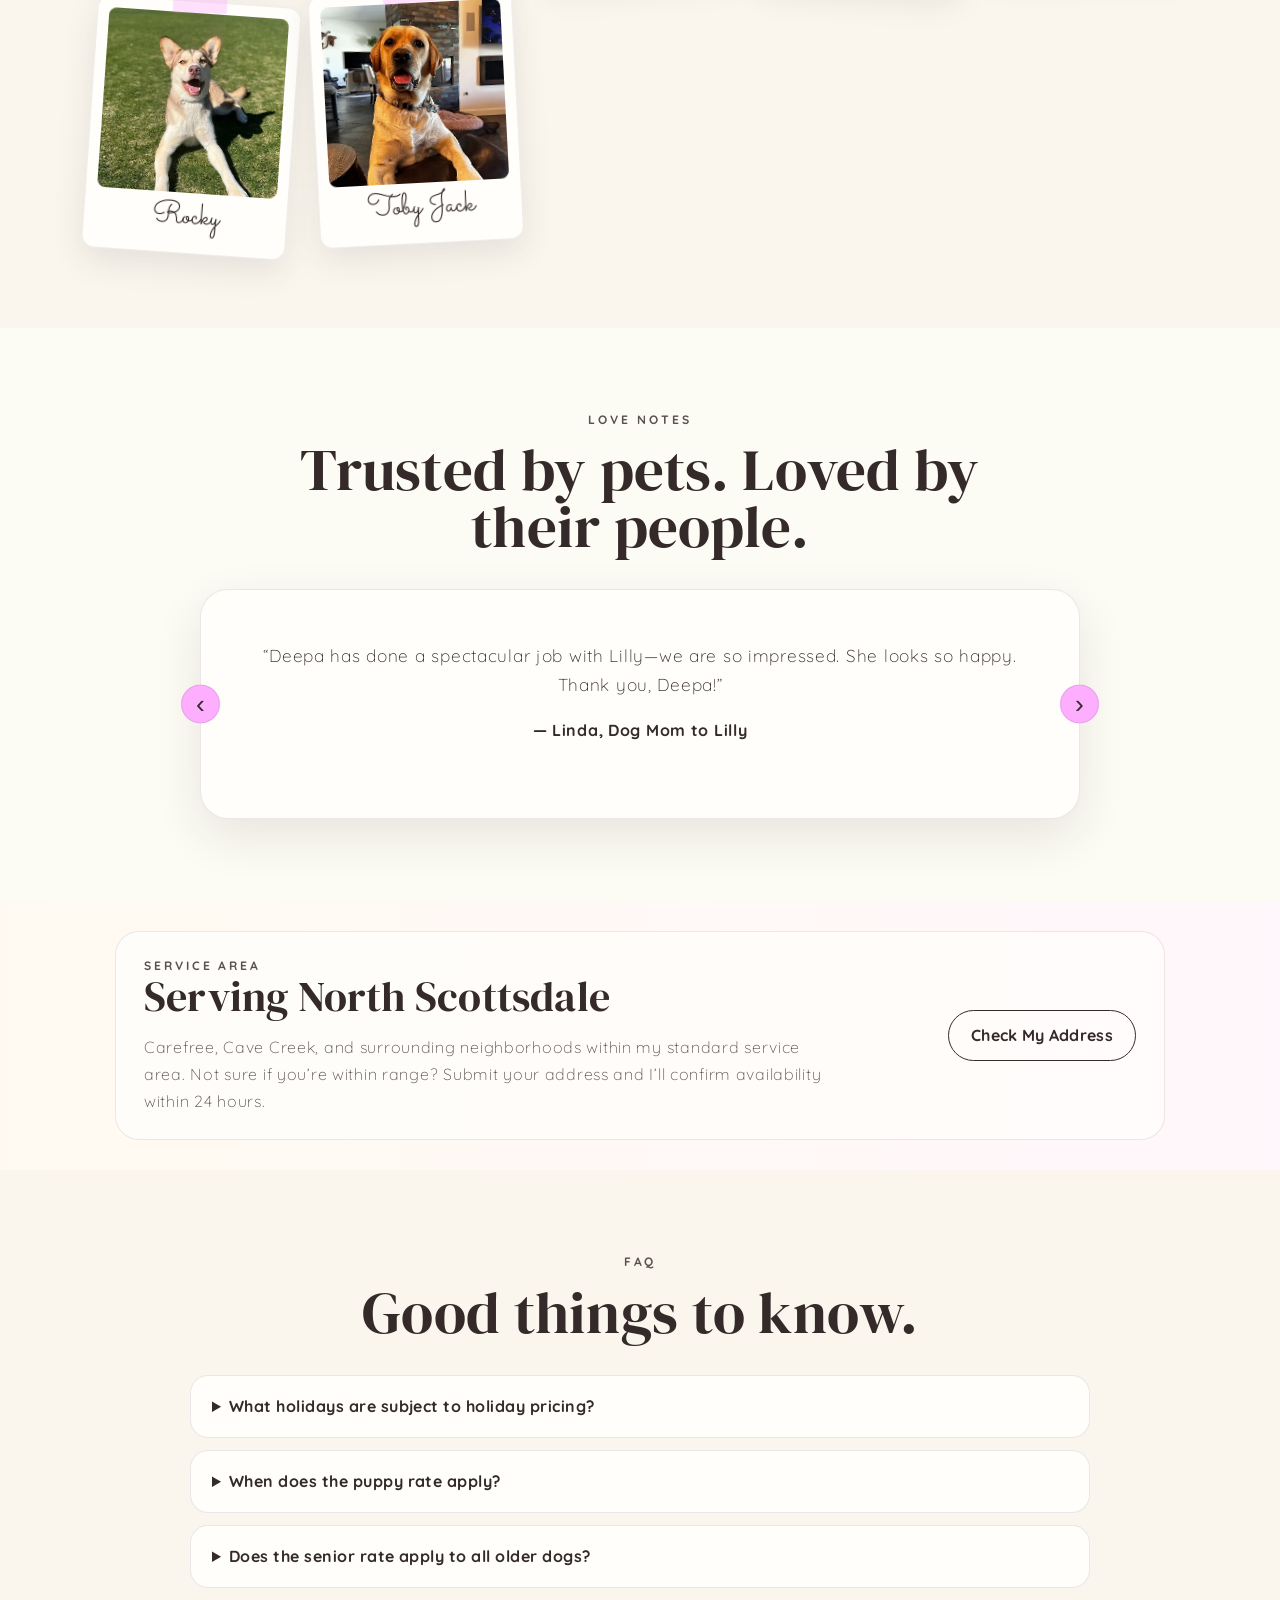
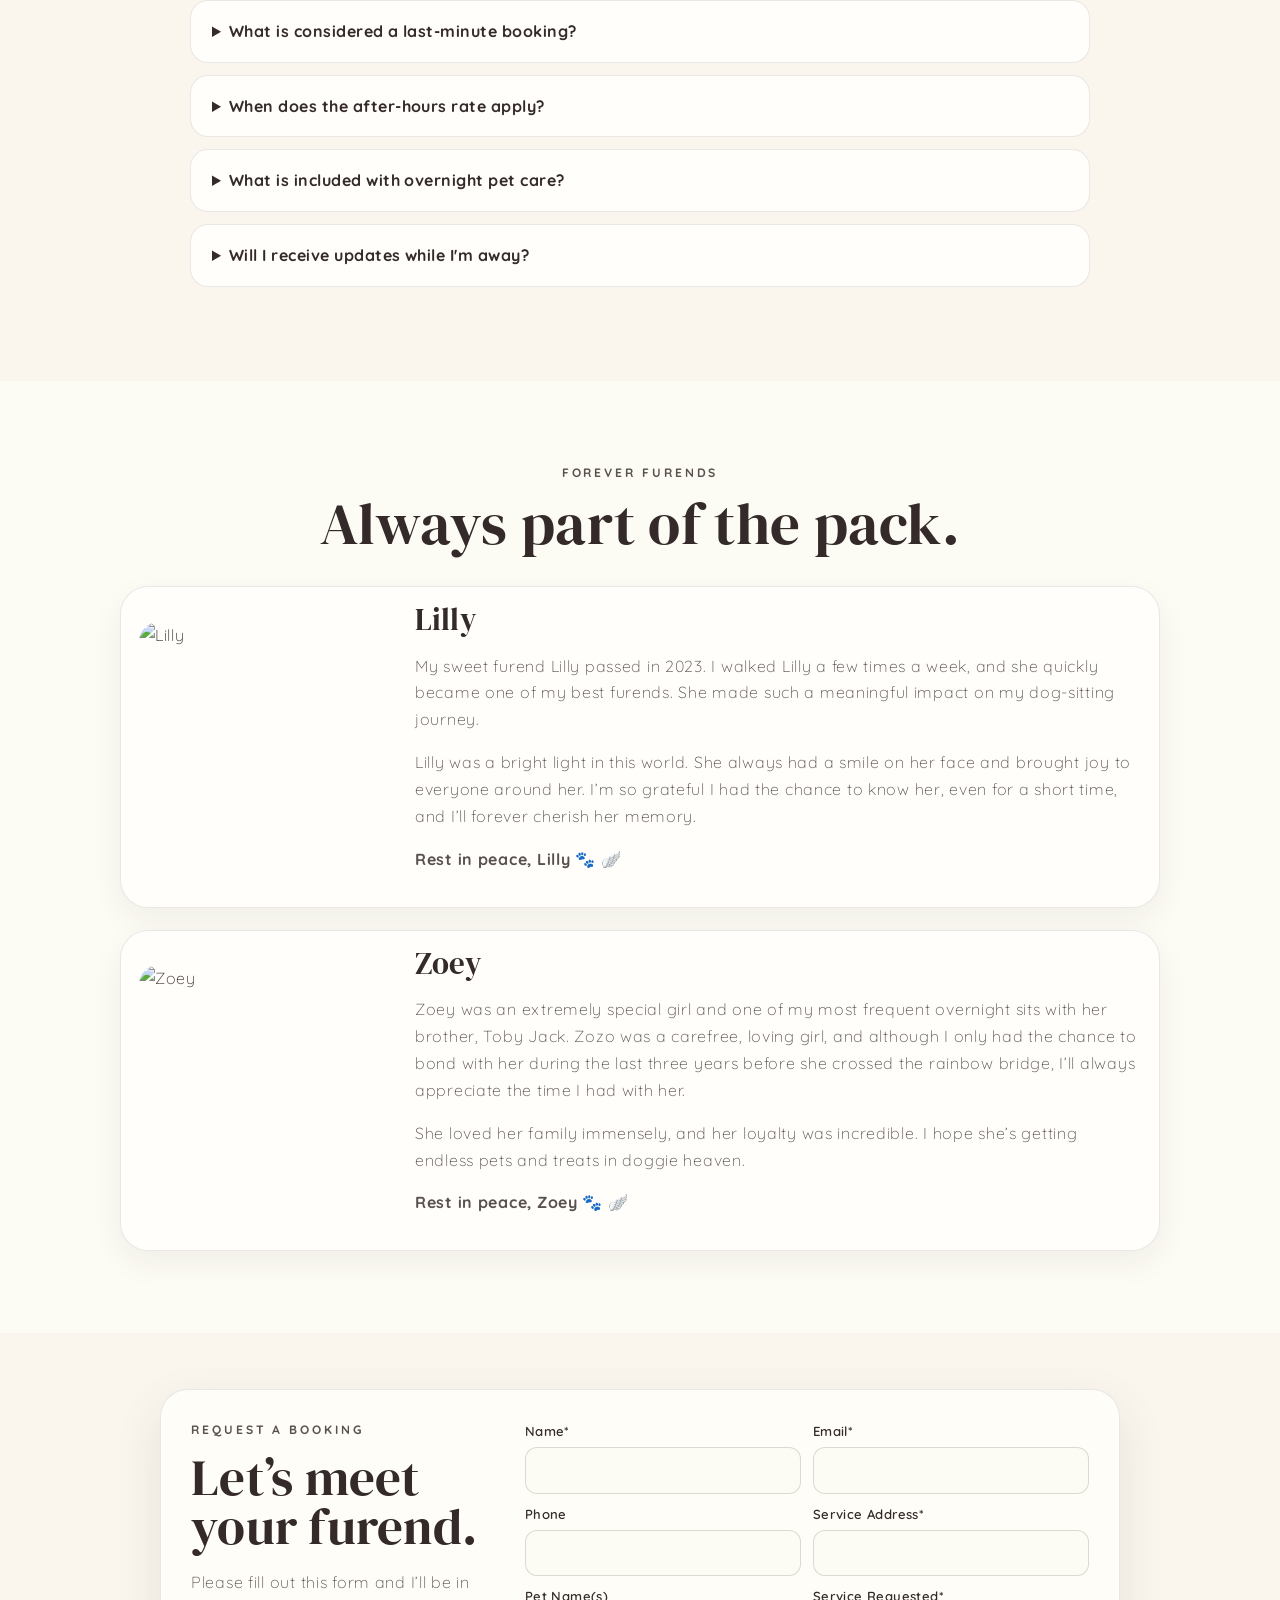
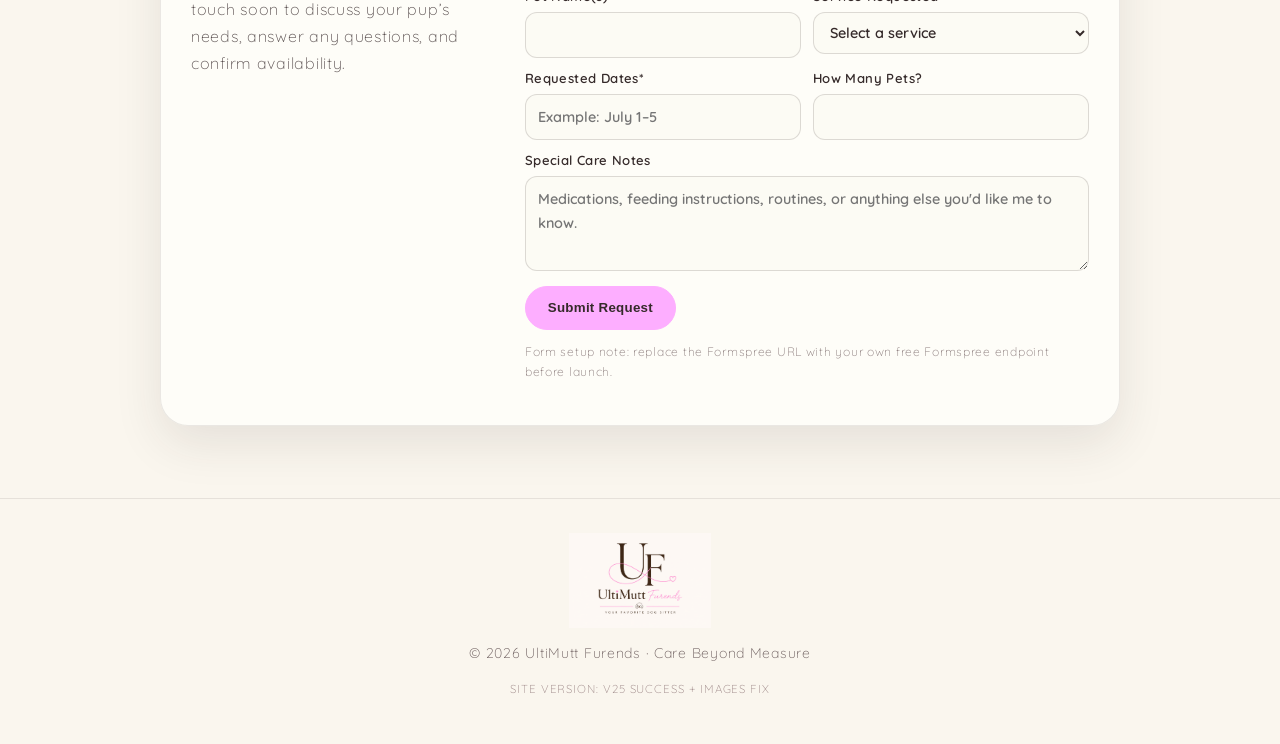
==== commit de40d7eb: "Add files via upload" ====
--- a/index.html
+++ b/index.html
@@ -5,16 +5,16 @@
   <meta name="viewport" content="width=device-width, initial-scale=1.0" />
   <title>UltiMutt Furends | Pet Care</title>
   <meta name="description" content="Personalized pet care built on trust, connection, and genuine love for every pet. Serving North Scottsdale." />
-  <link rel="icon" href="./assets/favicon.ico?v=24" sizes="any" />
-  <link rel="icon" type="image/png" href="./assets/favicon.png?v=24" />
-  <link rel="apple-touch-icon" href="./assets/favicon.png?v=24" />
+  <link rel="icon" href="./assets/favicon.ico?v=25" sizes="any" />
+  <link rel="icon" type="image/png" href="./assets/favicon.png?v=25" />
+  <link rel="apple-touch-icon" href="./assets/favicon.png?v=25" />
   <link rel="preconnect" href="https://fonts.googleapis.com">
   <link rel="preconnect" href="https://fonts.gstatic.com" crossorigin>
   <link href="https://fonts.googleapis.com/css2?family=DM+Serif+Display:ital@0;1&family=Quicksand:wght@300;400;500;600;700&family=Sacramento&display=swap" rel="stylesheet">
-  <link rel="stylesheet" href="./style.css?v=24" />
+  <link rel="stylesheet" href="./style.css?v=25" />
 </head>
 <body>
-  <!-- ULTIMUTT_V24_RELATIVE_SUCCESS -->
+  <!-- ULTIMUTT_V25_SUCCESS_IMAGES_FIX -->
   <div class="paw-field" aria-hidden="true">
     <span>🐾</span><span>🐾</span><span>🐾</span><span>🐾</span><span>🐾</span>
     <span>🐾</span><span>🐾</span><span>🐾</span><span>🐾</span><span>🐾</span>
@@ -247,7 +247,7 @@
           <h2>Let’s meet your furend.</h2>
           <p>Please fill out this form and I’ll be in touch soon to discuss your pup’s needs, answer any questions, and confirm availability.</p>
         </div>
-        <form name="booking-request" method="POST" action="success.html" data-netlify="true" netlify-honeypot="bot-field" class="booking-form">
+        <form name="booking-request" method="POST" action="/success.html" data-netlify="true" netlify-honeypot="bot-field" class="booking-form">
           <input type="hidden" name="form-name" value="booking-request">
           <p class="hidden" style="display:none;">
             <label>Don’t fill this out: <input name="bot-field"></label>
@@ -291,9 +291,9 @@
 
   <footer>
     <img src="./assets/logo.png" alt="UltiMutt Furends logo">
-    <p>© <span id="year"></span> UltiMutt Furends · Care Beyond Measure</p><p class="version-marker">Site version: V24 relative success</p>
+    <p>© <span id="year"></span> UltiMutt Furends · Care Beyond Measure</p><p class="version-marker">Site version: V25 success + images fix</p>
   </footer>
 
-  <script src="./script.js?v=24"></script>
+  <script src="./script.js?v=25"></script>
 </body>
 </html>
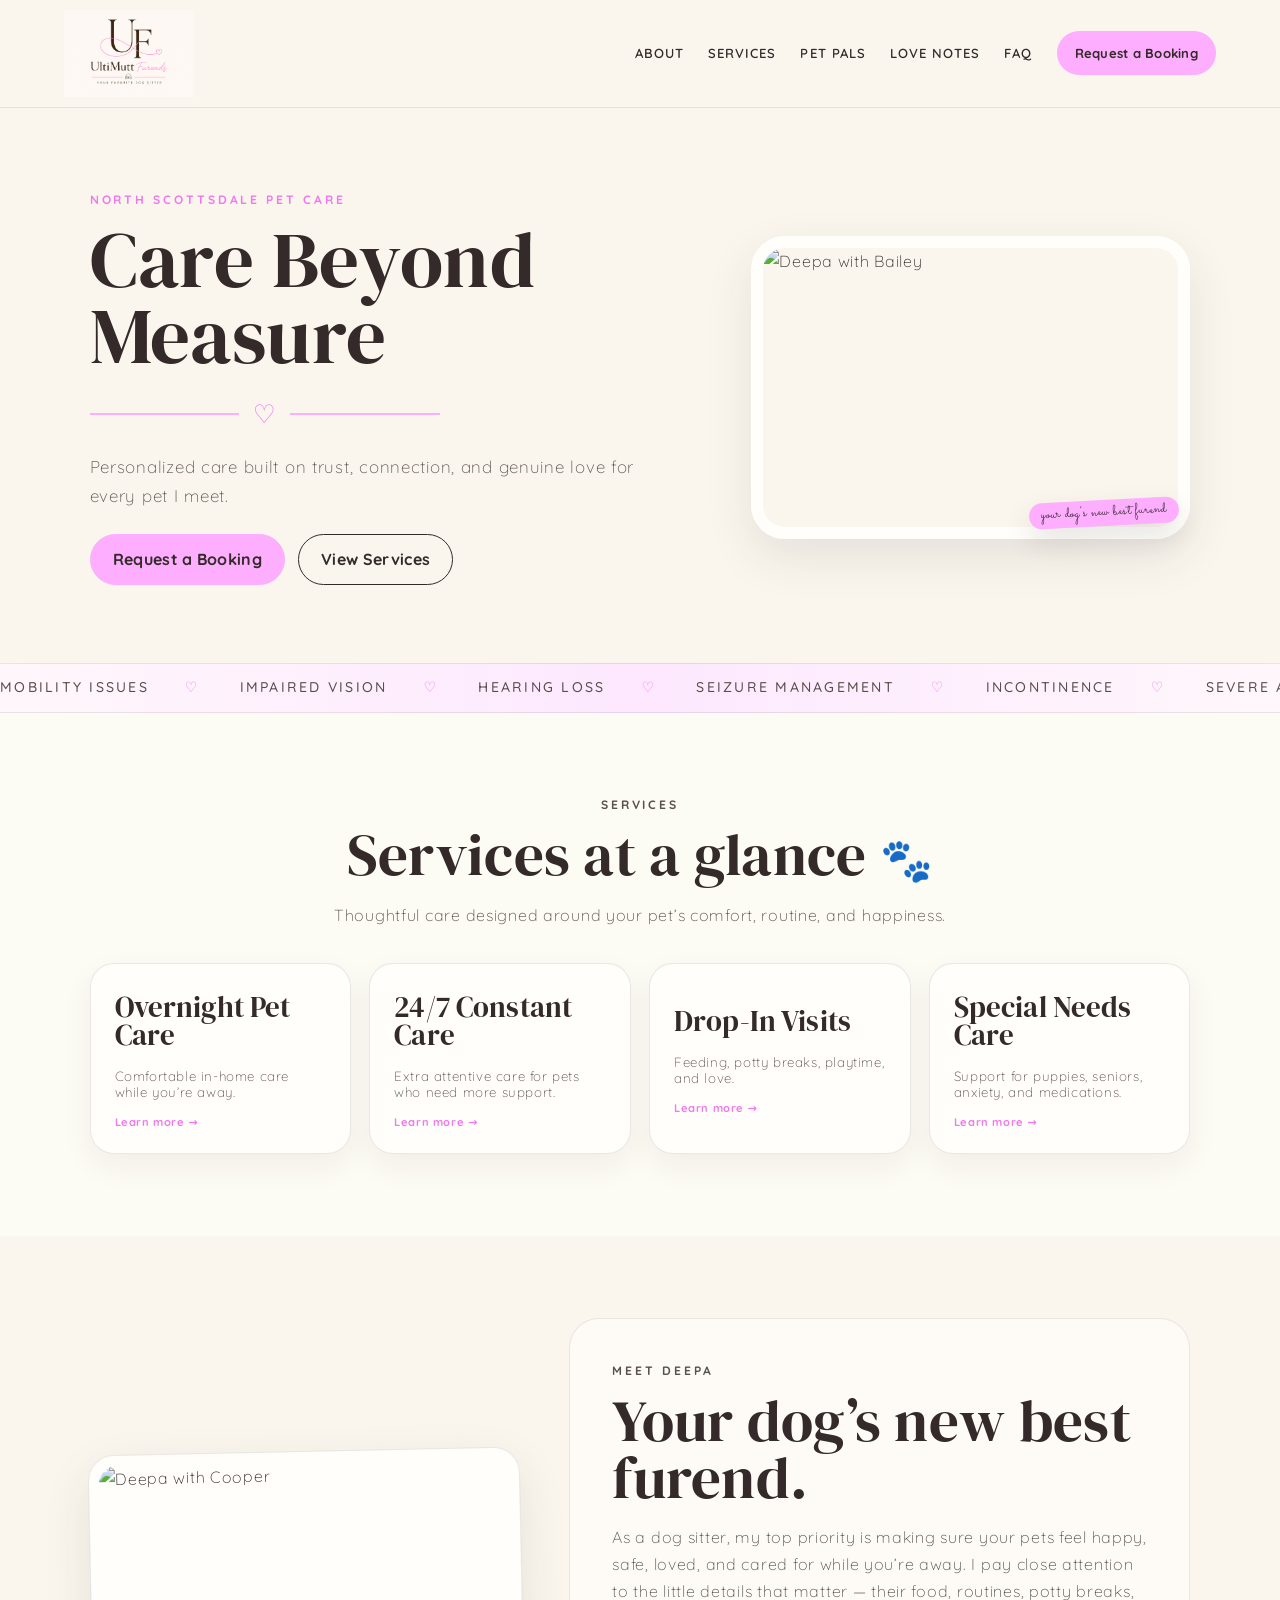
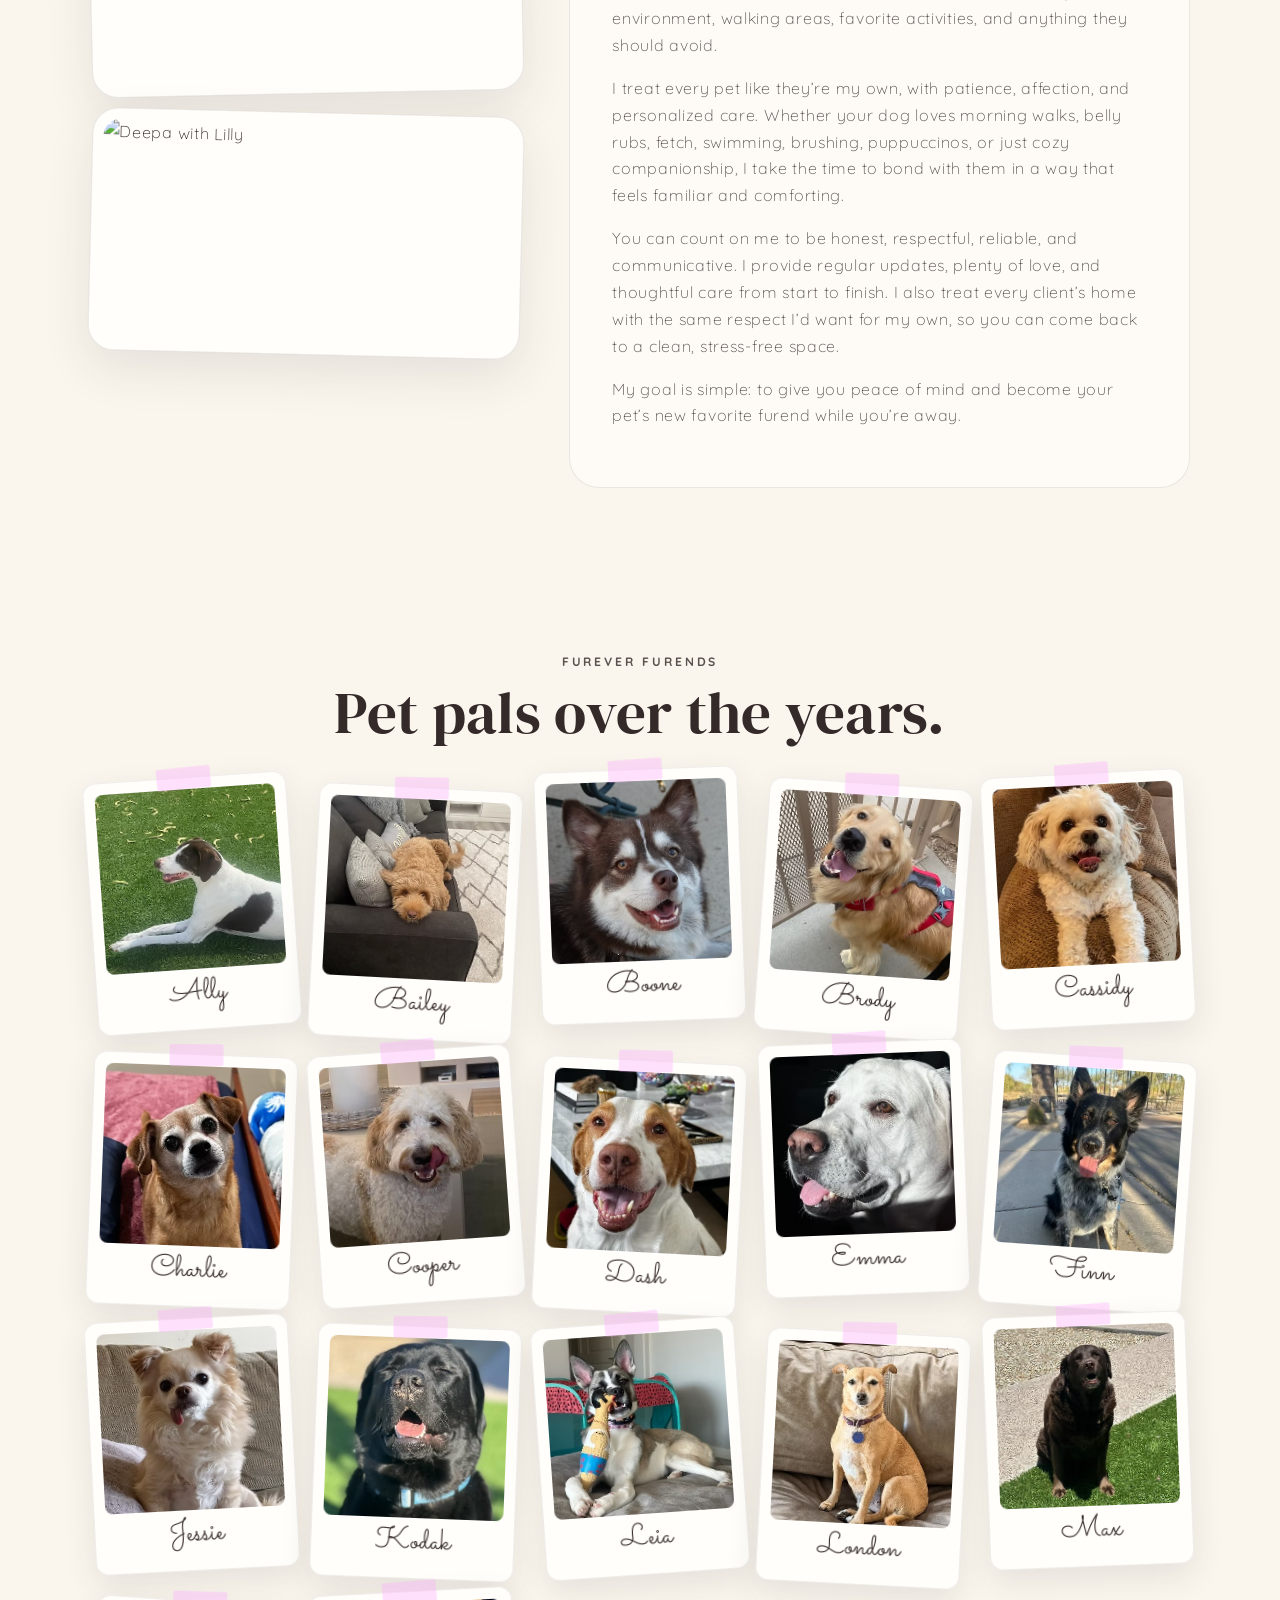
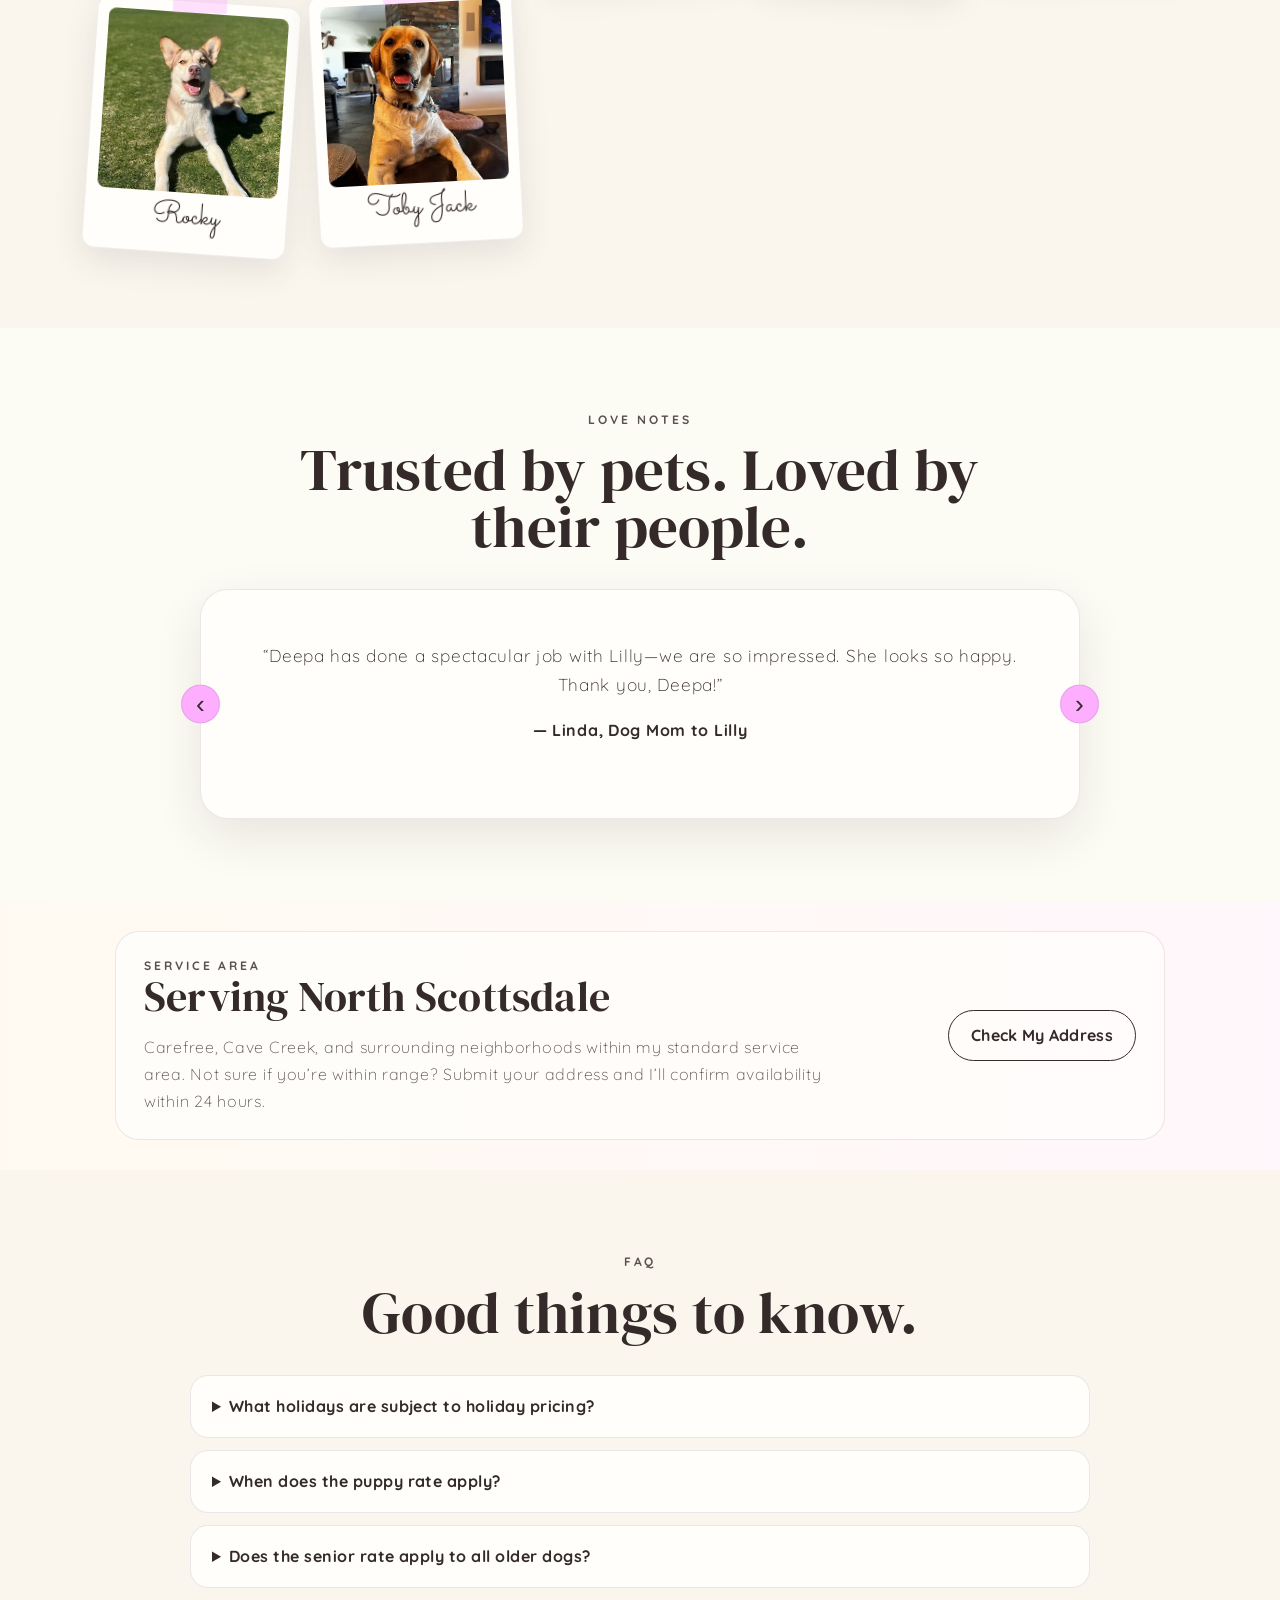
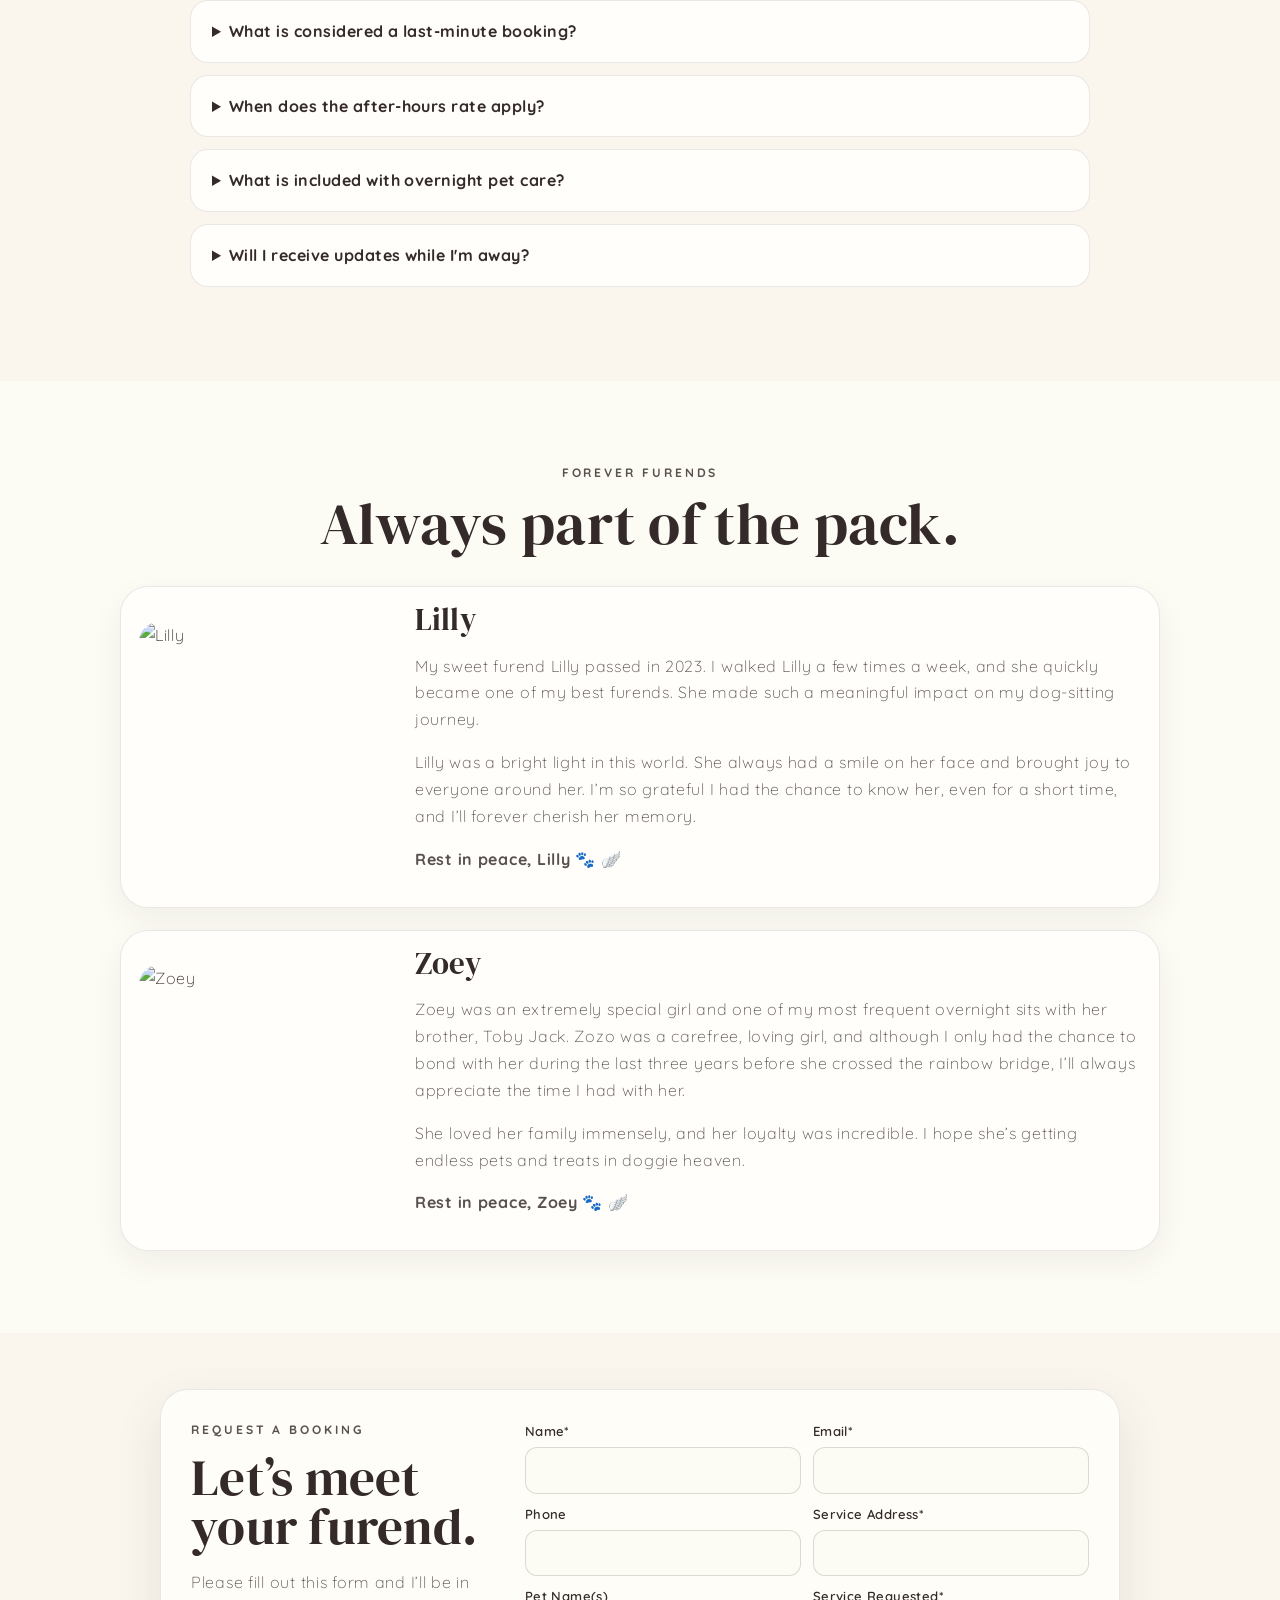
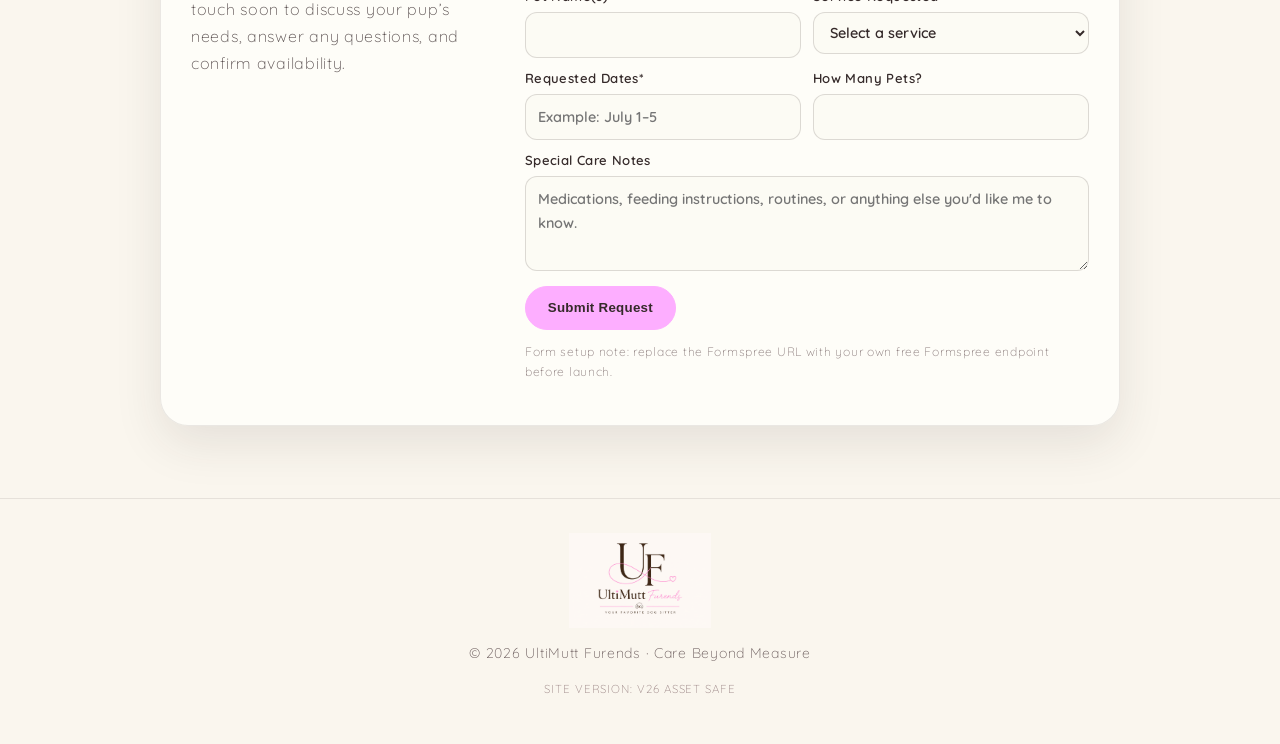
==== commit d4676641: "Add files via upload" ====
--- a/index.html
+++ b/index.html
@@ -5,16 +5,17 @@
   <meta name="viewport" content="width=device-width, initial-scale=1.0" />
   <title>UltiMutt Furends | Pet Care</title>
   <meta name="description" content="Personalized pet care built on trust, connection, and genuine love for every pet. Serving North Scottsdale." />
-  <link rel="icon" href="./assets/favicon.ico?v=25" sizes="any" />
-  <link rel="icon" type="image/png" href="./assets/favicon.png?v=25" />
-  <link rel="apple-touch-icon" href="./assets/favicon.png?v=25" />
+  <link rel="shortcut icon" href="./assets/favicon.ico?v=26" />
+  <link rel="icon" href="./assets/favicon.ico?v=26" sizes="any" />
+  <link rel="icon" type="image/png" href="./assets/favicon.png?v=26" />
+  <link rel="apple-touch-icon" href="./assets/favicon.png?v=26" />
   <link rel="preconnect" href="https://fonts.googleapis.com">
   <link rel="preconnect" href="https://fonts.gstatic.com" crossorigin>
   <link href="https://fonts.googleapis.com/css2?family=DM+Serif+Display:ital@0;1&family=Quicksand:wght@300;400;500;600;700&family=Sacramento&display=swap" rel="stylesheet">
-  <link rel="stylesheet" href="./style.css?v=25" />
+  <link rel="stylesheet" href="./style.css?v=26" />
 </head>
 <body>
-  <!-- ULTIMUTT_V25_SUCCESS_IMAGES_FIX -->
+  <!-- ULTIMUTT_V26_ASSET_SAFE -->
   <div class="paw-field" aria-hidden="true">
     <span>🐾</span><span>🐾</span><span>🐾</span><span>🐾</span><span>🐾</span>
     <span>🐾</span><span>🐾</span><span>🐾</span><span>🐾</span><span>🐾</span>
@@ -281,19 +282,15 @@
           <button class="btn primary" type="submit">Submit Request</button>
           <p class="form-note">Form setup note: replace the Formspree URL with your own free Formspree endpoint before launch.</p>
         </form>
-                <div id="form-success" class="form-success-message" aria-live="polite">
-          <div class="success-icon">🐾</div>
-          <h3>Thanks, Furend!</h3>
-          <p>Your booking request has been received. I’ll be in touch soon to discuss your pup’s needs and confirm availability.</p>
-        </div>
+      </div>
     </section>
   </main>
 
   <footer>
     <img src="./assets/logo.png" alt="UltiMutt Furends logo">
-    <p>© <span id="year"></span> UltiMutt Furends · Care Beyond Measure</p><p class="version-marker">Site version: V25 success + images fix</p>
+    <p>© <span id="year"></span> UltiMutt Furends · Care Beyond Measure</p><p class="version-marker">Site version: V26 asset safe</p>
   </footer>
 
-  <script src="./script.js?v=25"></script>
+  <script src="./script.js?v=26"></script>
 </body>
 </html>
--- a/style.css
+++ b/style.css
@@ -482,79 +482,3 @@
 .about-horizontal-card img{
   object-position:center center !important;
 }
-
-
-/* ULTIMUTT V19 inline confirmation */
-.form-success-message{
-  display:none;
-  margin-top:1.4rem;
-  padding:1.45rem 1.6rem;
-  text-align:center;
-  background:var(--white);
-  border:2px solid rgba(253,174,255,.85);
-  border-radius:24px;
-  box-shadow:0 14px 34px rgba(53,42,42,.08);
-  animation:fadeUp .4s ease;
-}
-.form-success-message.show{
-  display:block;
-}
-.form-success-message h3{
-  margin:.35rem 0 .45rem;
-  font-family:'DM Serif Display',serif;
-  font-size:clamp(2rem,4vw,3rem);
-  line-height:1;
-  color:var(--brown);
-}
-.form-success-message p{
-  max-width:560px;
-  margin:0 auto;
-  color:#5a5050;
-}
-.success-icon{
-  font-size:1.7rem;
-}
-@keyframes fadeUp{
-  from{opacity:0;transform:translateY(14px);}
-  to{opacity:1;transform:translateY(0);}
-}
-
-
-/* ULTIMUTT V21 inline confirmation */
-.form-success-message{
-  display:none;
-  margin-top:1.4rem;
-  padding:1.45rem 1.6rem;
-  text-align:center;
-  background:var(--white);
-  border:2px solid rgba(253,174,255,.85);
-  border-radius:24px;
-  box-shadow:0 14px 34px rgba(53,42,42,.08);
-  animation:fadeUp .4s ease;
-}
-.form-success-message.show{
-  display:block;
-}
-.form-success-message h3{
-  margin:.35rem 0 .45rem;
-  font-family:'DM Serif Display',serif;
-  font-size:clamp(2rem,4vw,3rem);
-  line-height:1;
-  color:var(--brown);
-}
-.form-success-message p{
-  max-width:560px;
-  margin:0 auto;
-  color:#5a5050;
-}
-.success-icon{
-  font-size:1.7rem;
-}
-.booking-form button[disabled]{
-  opacity:.65;
-  cursor:not-allowed;
-}
-@keyframes fadeUp{
-  from{opacity:0;transform:translateY(14px);}
-  to{opacity:1;transform:translateY(0);}
-}
